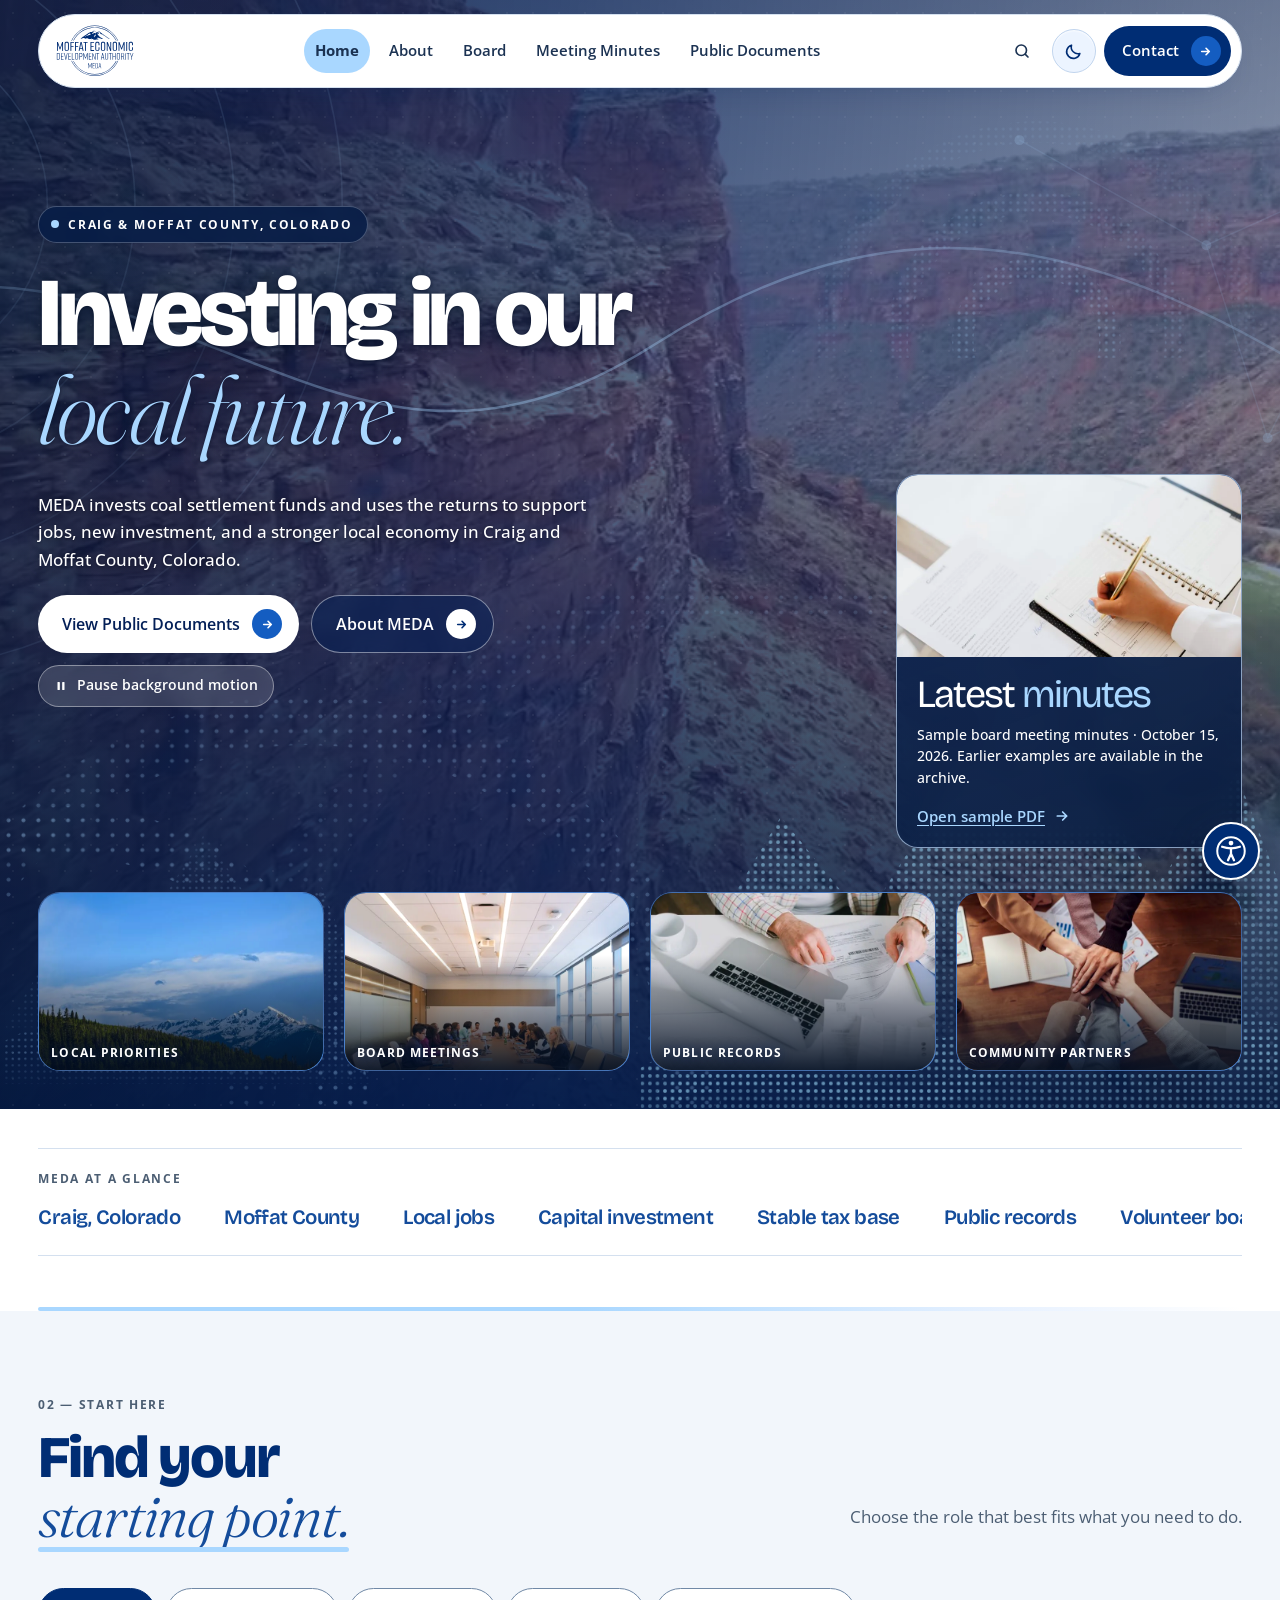
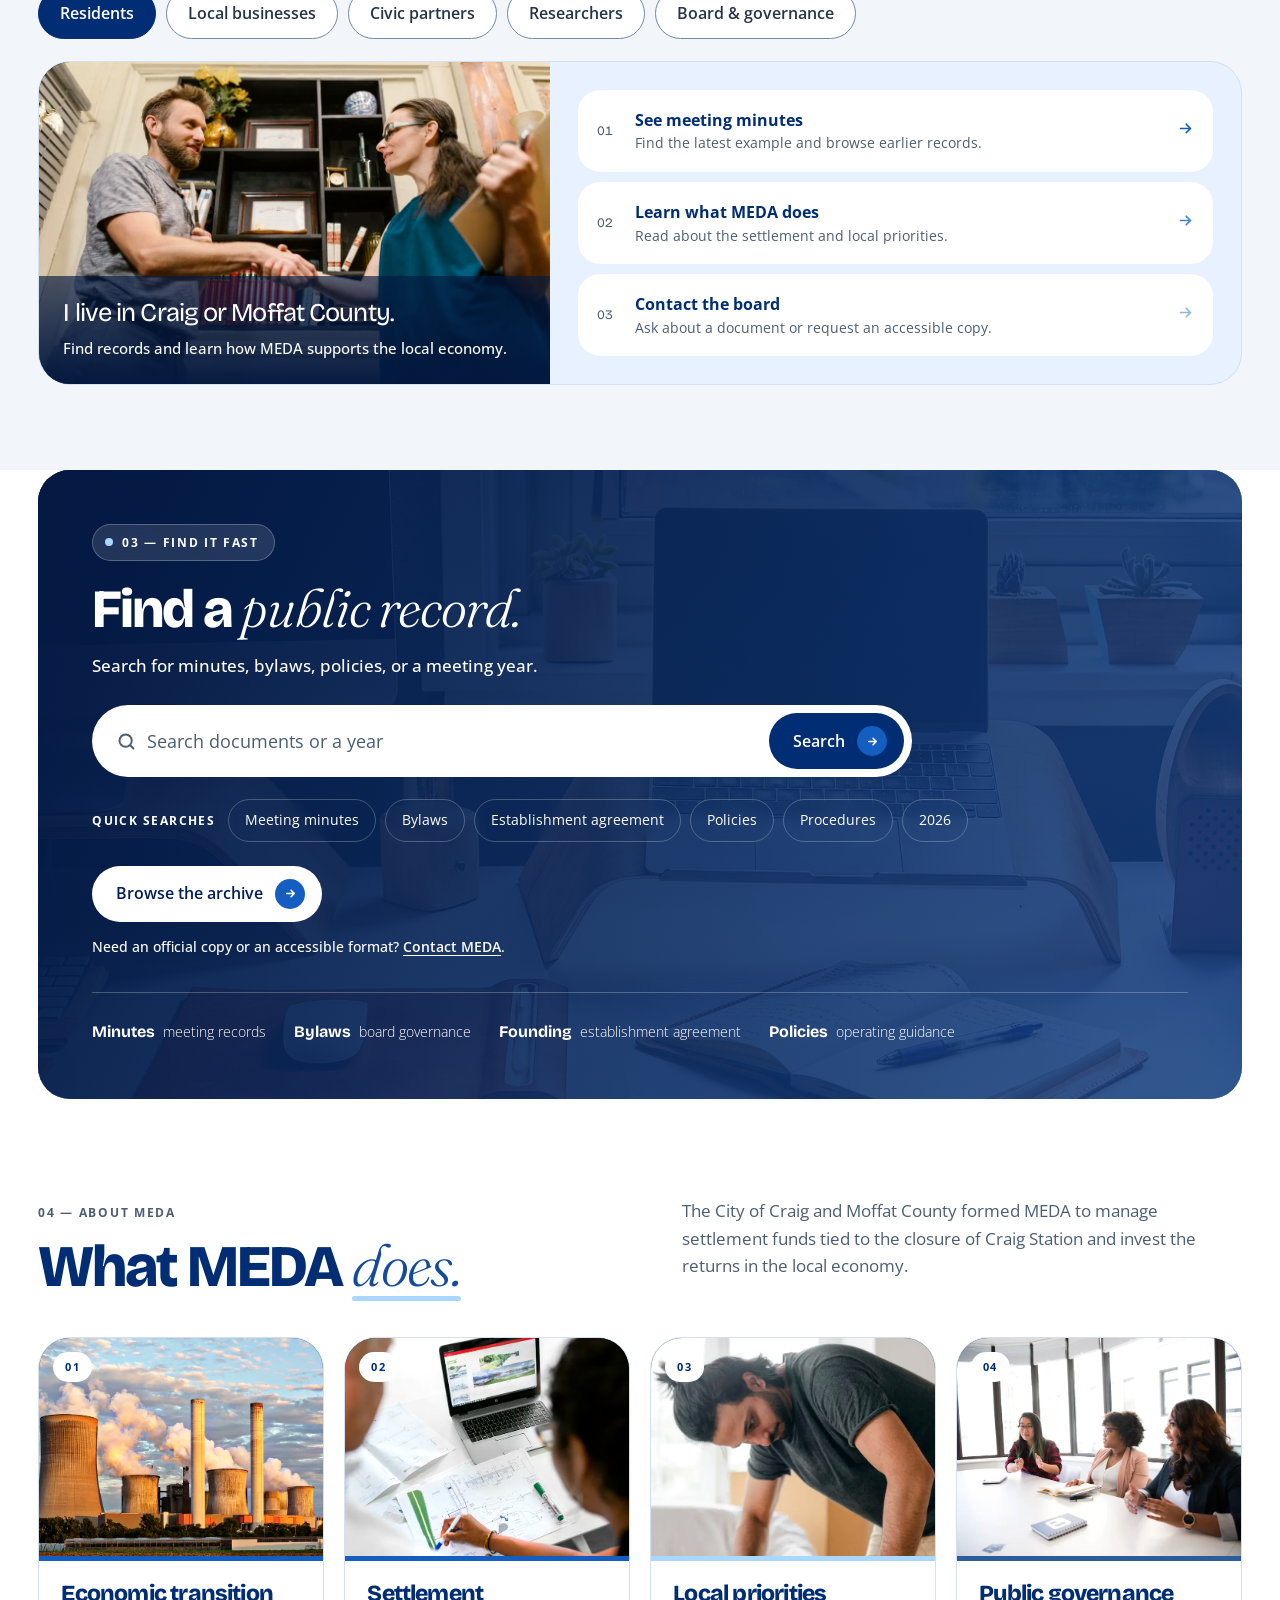
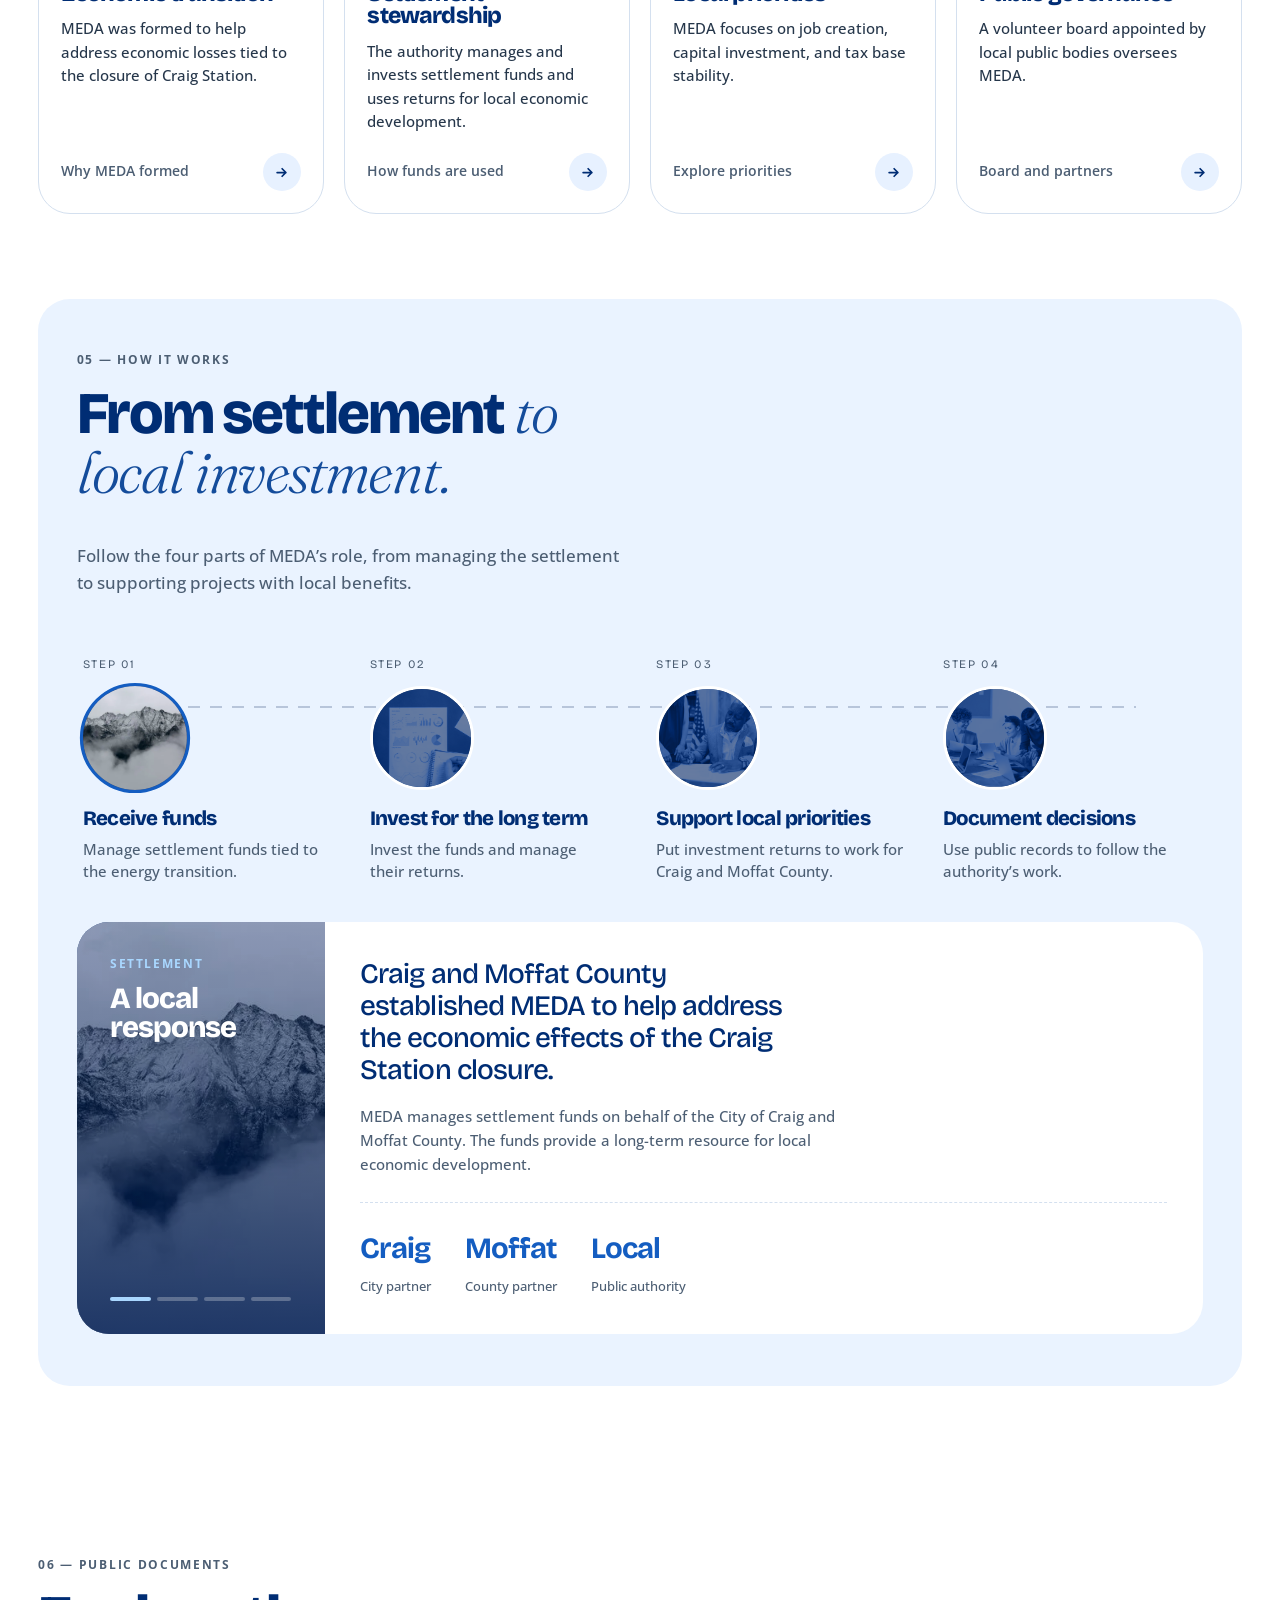
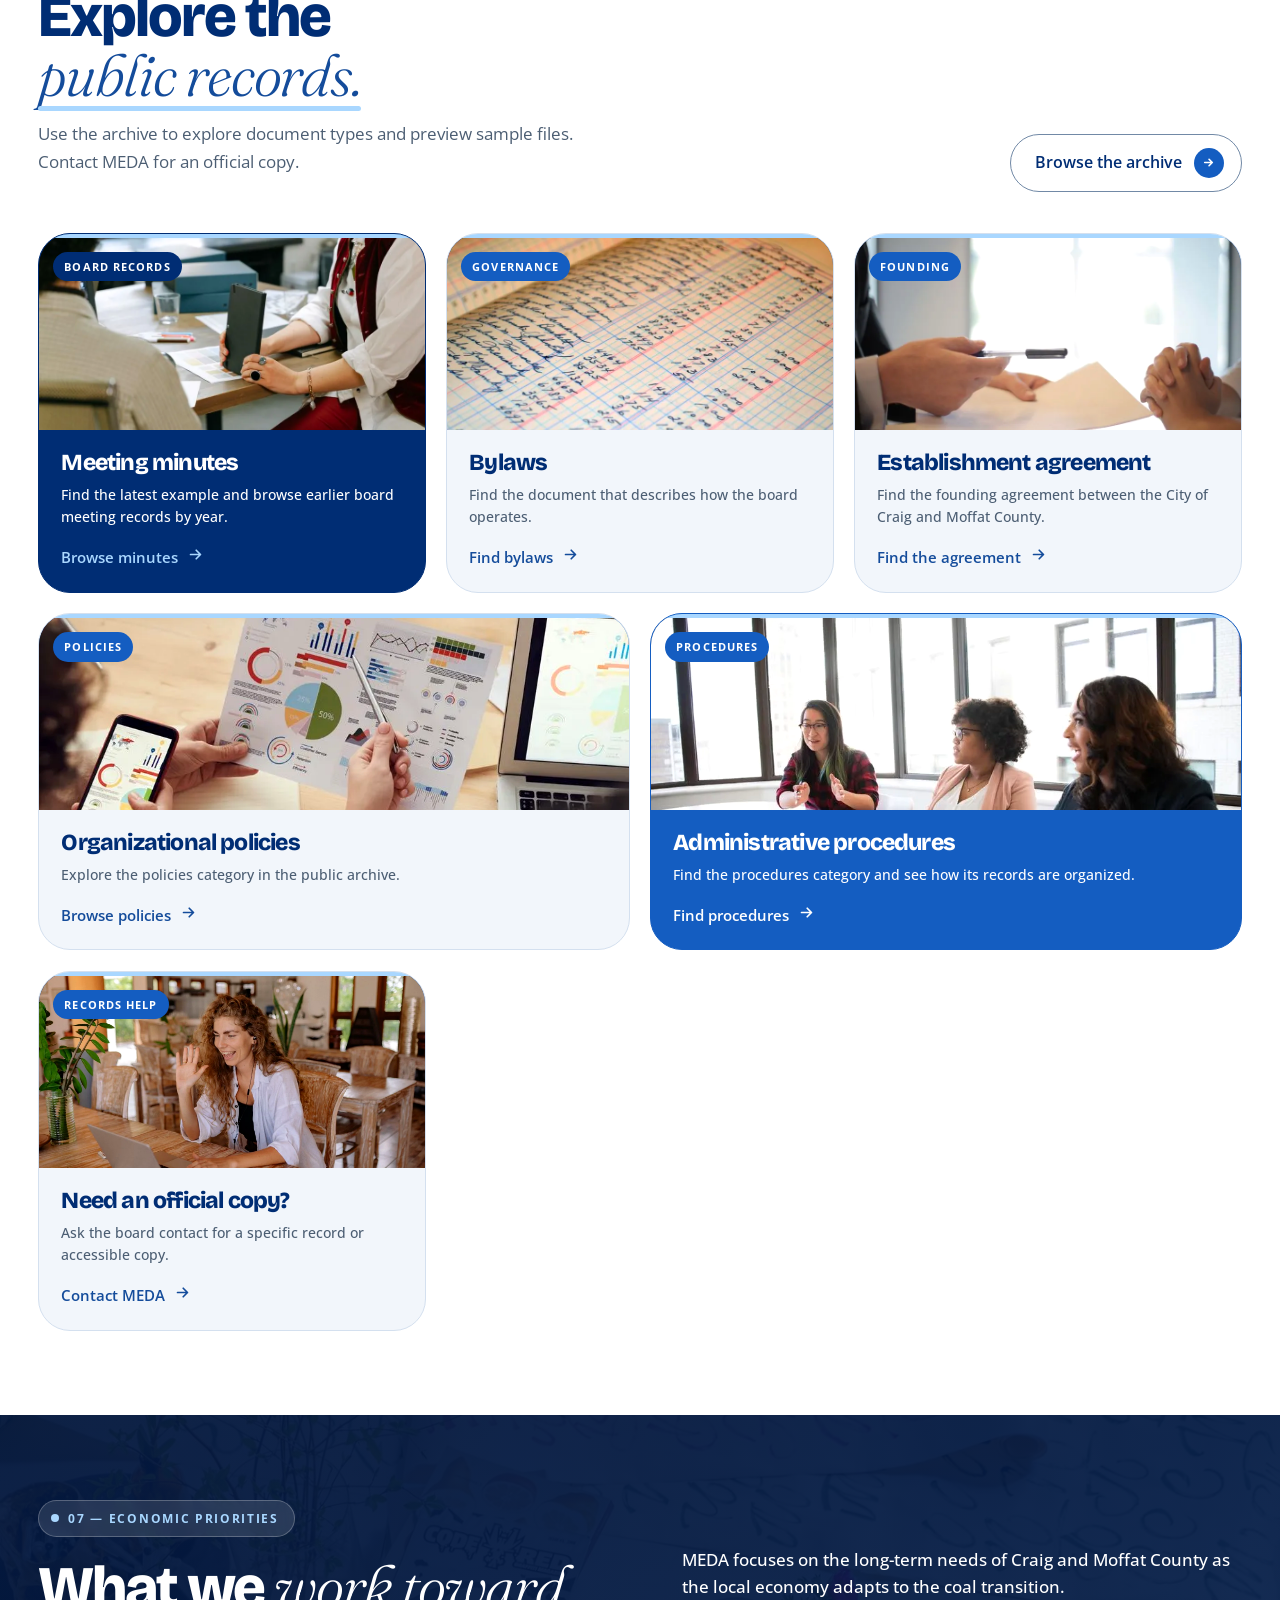
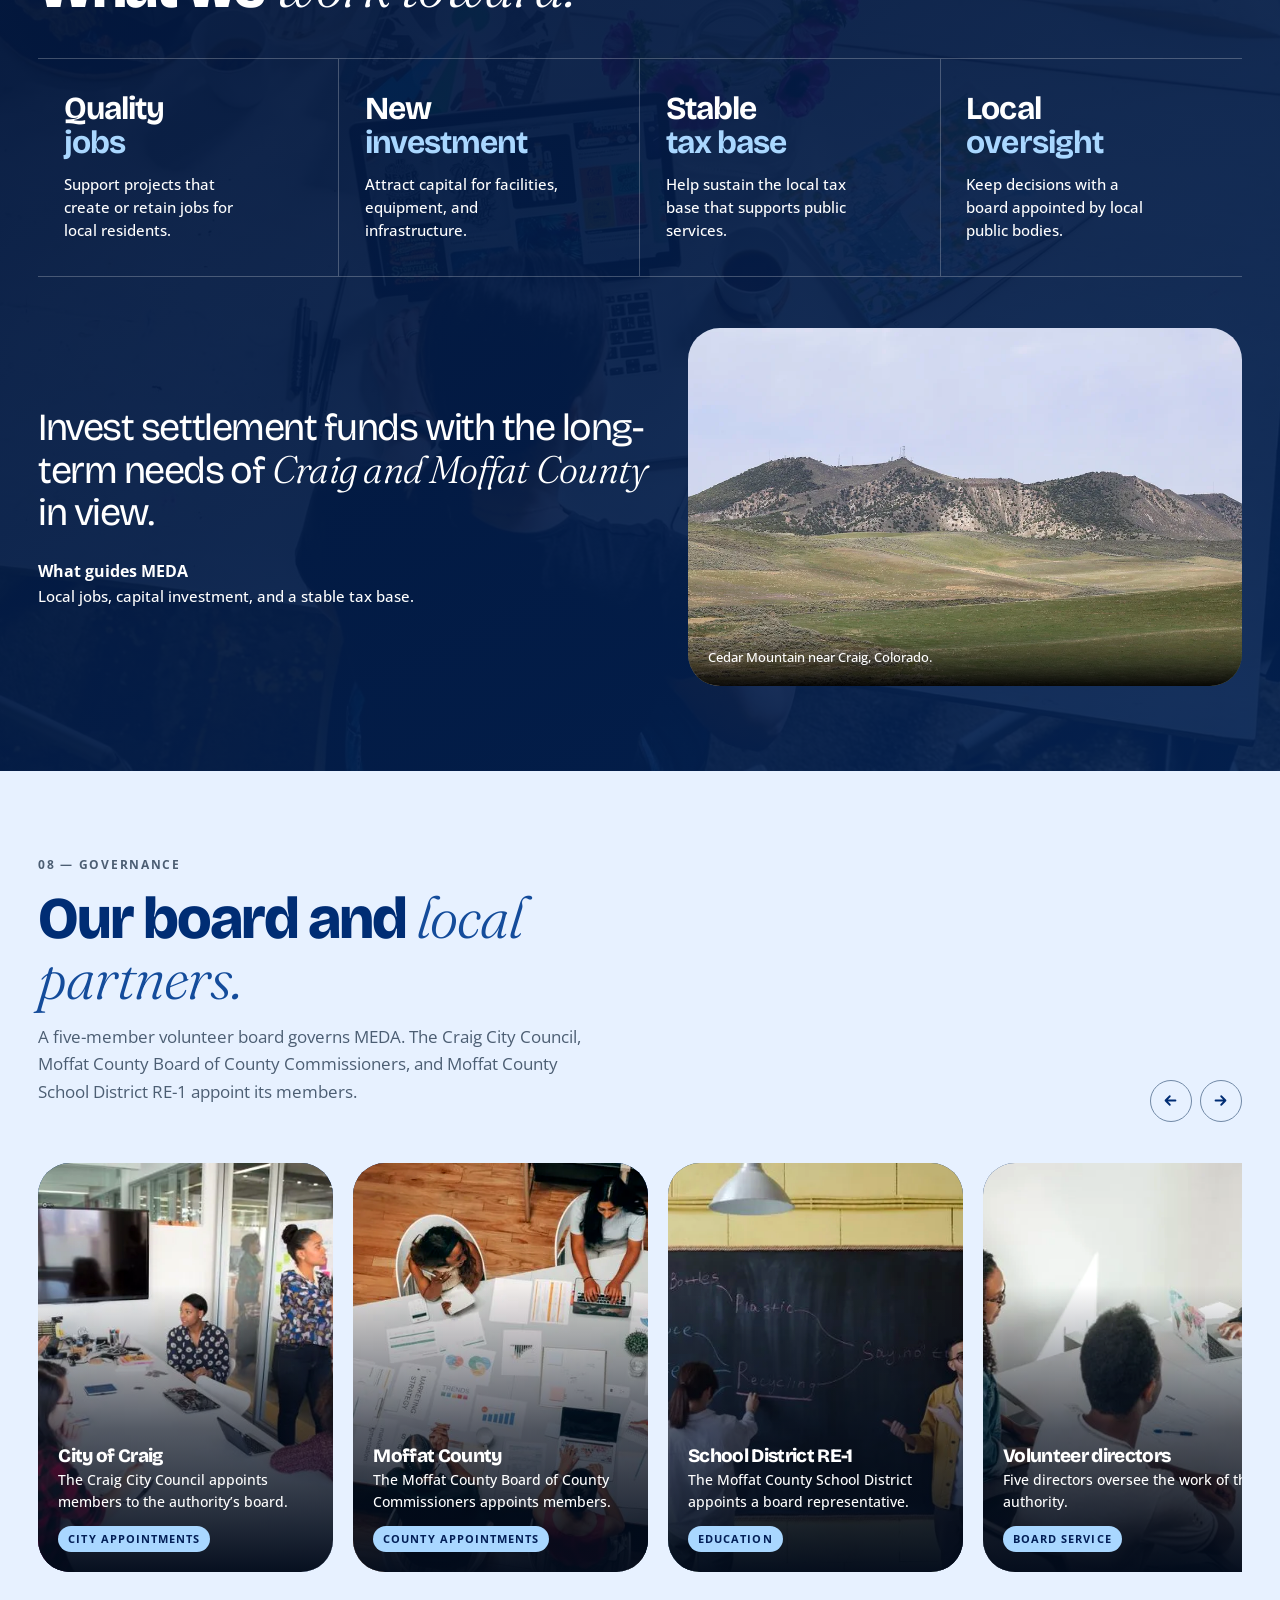
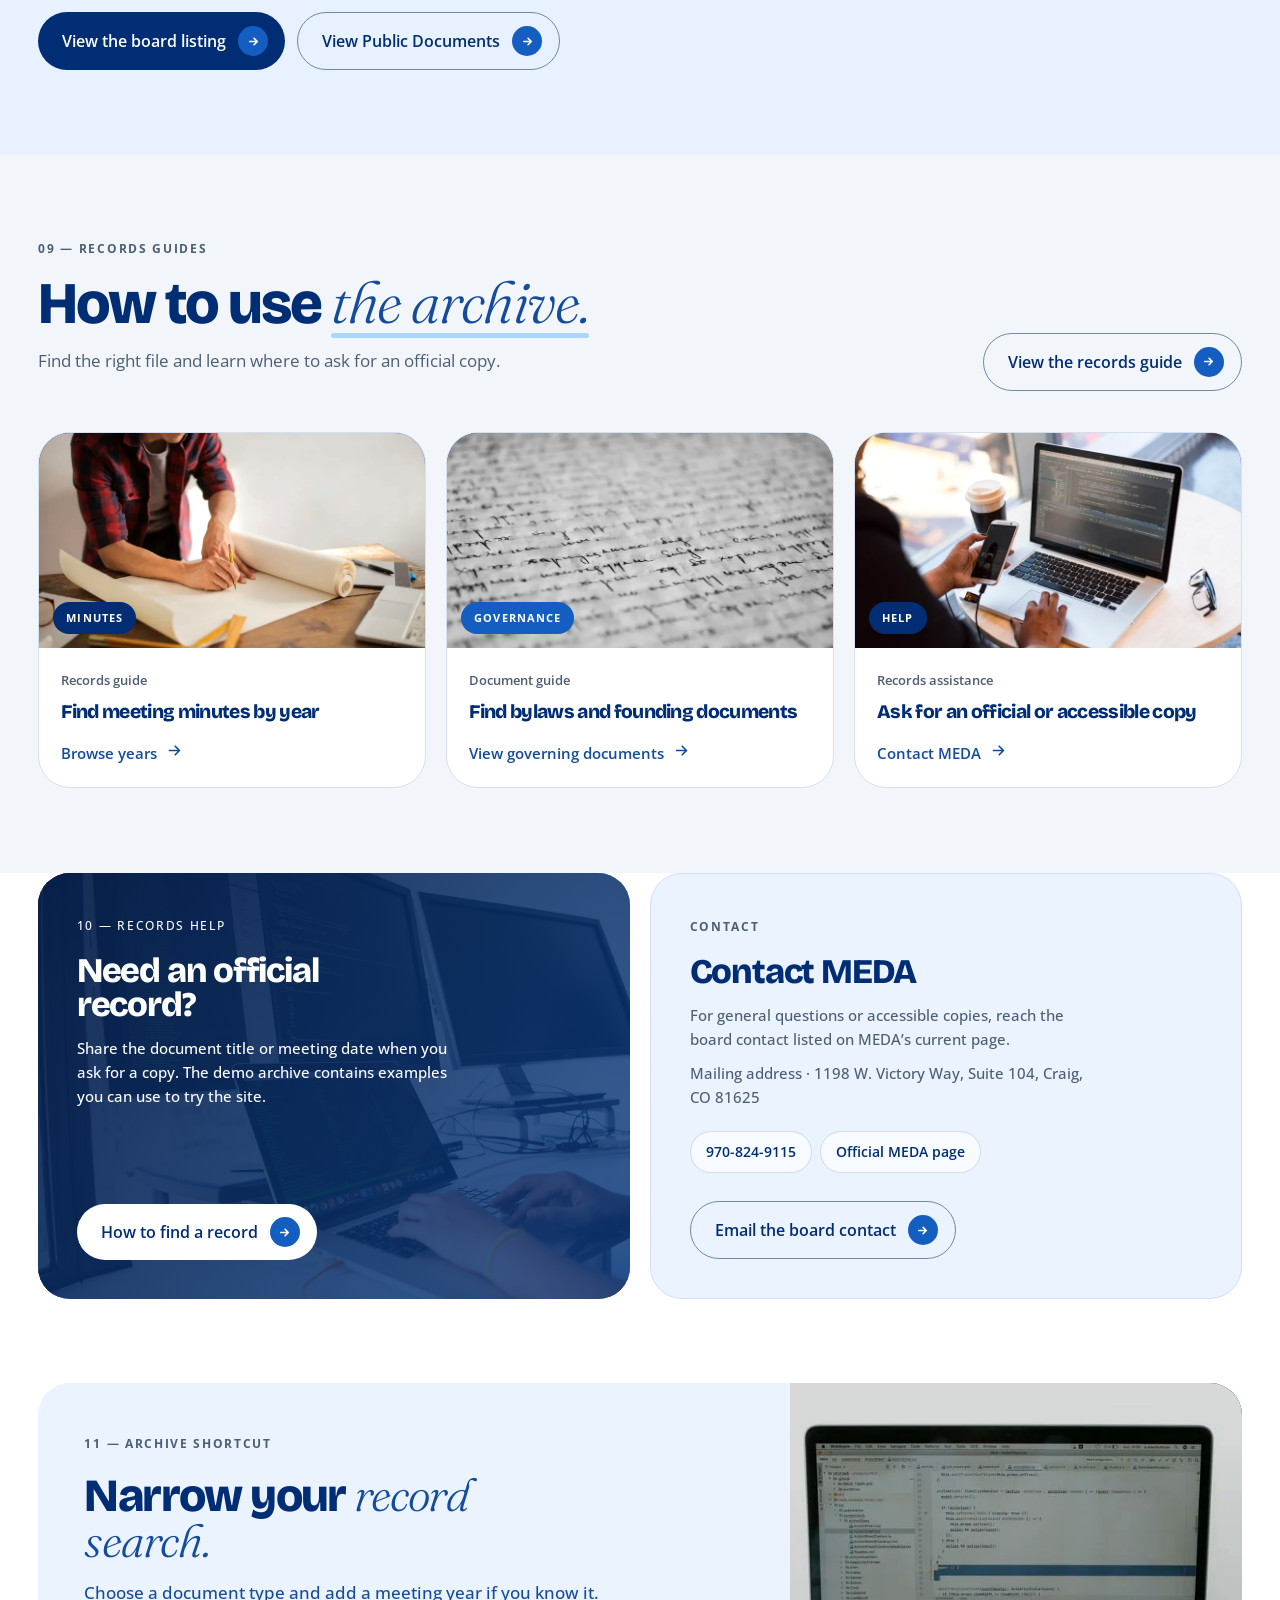
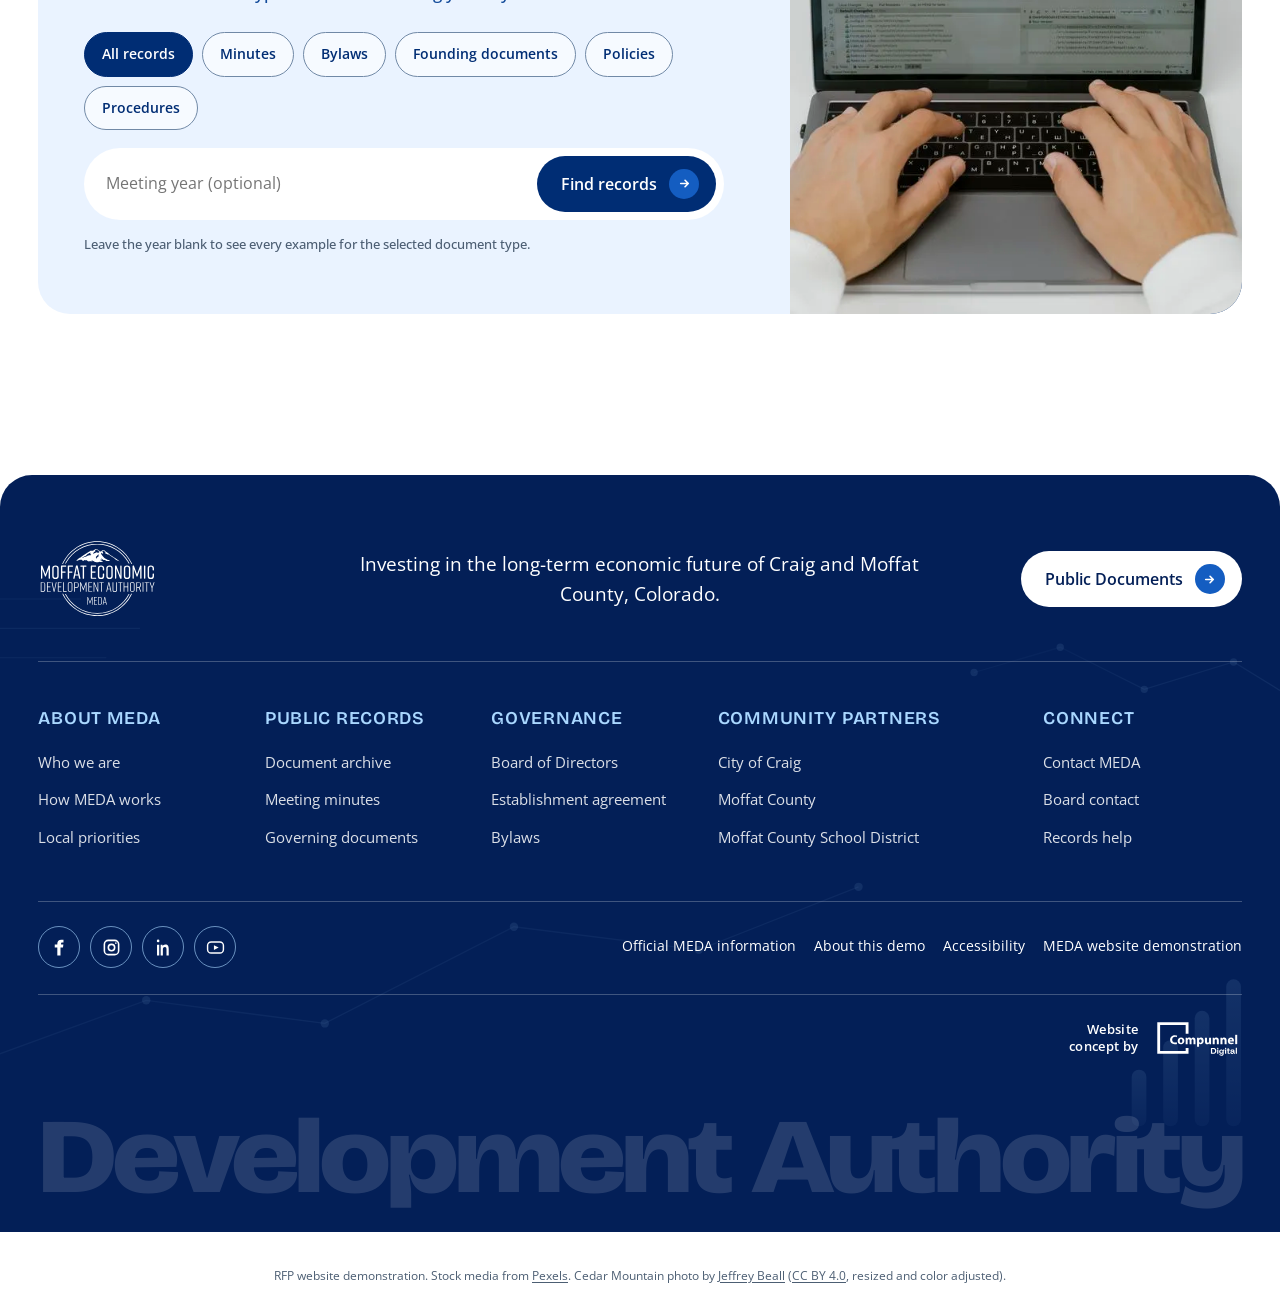
==== index.html @ c709b774 "Add files via upload" ====
<!DOCTYPE html>
<html lang="en" data-theme="light">
<head>
<meta charset="utf-8">
<meta name="viewport" content="width=device-width, initial-scale=1">
<meta name="description" content="Learn how the Moffat Economic Development Authority supports Craig and Moffat County, and find public records and board contact information.">
<meta name="robots" content="noindex, nofollow">
<meta name="theme-color" content="#ffffff">
<link rel="icon" type="image/svg+xml" href="assets/favicon.svg">
<link rel="apple-touch-icon" href="assets/apple-touch-icon.png">
<title>Moffat Economic Development Authority | MEDA</title>
<link rel="stylesheet" href="assets/fonts/fonts.css">
<style>
/* MEDA theme tokens with the template layout and motion rules. */
:root{
  --p1:#002D74; --p2:#144C9B; --p3:#145DC1; --p4:#3E83DC; --p5:#E7F1FF;
  --acc:#145DC1; --acc-lt:#A9D7FF; --mint:#A9D7FF; --mint-lt:#EAF3FF; --white:#fff;
  --text:#132740; --g-d:#25364A; --g-m:#4C5E73; --g-l:#D4E0EF; --g-ul:#F2F6FB;
  --warm:#2C5C99; --plum:#254E89; --cta:#002D74; --nav-ink:#1B3252;

  --line:rgba(3,31,87,.14);
  --line-lt:rgba(255,255,255,.24);
  --r-lg:32px; --r-md:22px; --r-sm:14px;
  --display:'Bricolage Grotesque',system-ui,sans-serif;
  --accent-font:'Fraunces',Georgia,serif;
  --body:'Open Sans',system-ui,-apple-system,sans-serif;
  --pad:clamp(20px,5vw,72px); --gap:clamp(14px,1.6vw,22px);
  --navh:116px;
}
*{box-sizing:border-box}
html{scroll-behavior:smooth}
body{margin:0;background:var(--white);color:var(--g-d);font-family:var(--body);font-size:16.5px;line-height:1.6;-webkit-font-smoothing:antialiased;overflow-x:hidden}
img{max-width:100%;display:block}
a{color:inherit;text-decoration:none}
button{font:inherit;color:inherit;border:0;background:none;cursor:pointer}
input{font:inherit}
:focus-visible{outline:3px solid var(--acc);outline-offset:3px;border-radius:6px}
.wrap{max-width:1100px;margin:0 auto;padding-inline:var(--pad)}
h1,h2,h3,h4{font-family:var(--display);font-weight:800;letter-spacing:-.035em;line-height:.99;margin:0;color:var(--p1)}
.it{font-family:var(--accent-font);font-style:italic;font-weight:300;letter-spacing:-.02em}
.lede{font-size:clamp(16px,1.3vw,19px);color:var(--g-m);max-width:56ch;line-height:1.65;font-weight:300}
.n{font-size:12px;font-weight:700;letter-spacing:.14em;text-transform:uppercase;color:var(--g-m)}
.eyebrow{display:inline-flex;align-items:center;gap:9px;font-size:12px;font-weight:700;letter-spacing:.14em;text-transform:uppercase;
  padding:8px 15px 8px 12px;border-radius:999px;border:1px solid var(--line);background:var(--p5);color:var(--p1)}
.eyebrow::before{content:"";width:8px;height:8px;border-radius:50%;background:var(--acc)}
.on-dark .eyebrow{border-color:var(--line-lt);background:rgba(255,255,255,.12);color:#fff;backdrop-filter:blur(6px)}
.on-dark .eyebrow::before{background:var(--mint)}
.on-dark h1,.on-dark h2,.on-dark h3,.on-dark h4{color:#fff}
.on-dark .lede{color:#C5D4E6}
.on-dark .n{color:rgba(255,255,255,.72)}

.ph{position:relative;overflow:hidden;background:linear-gradient(135deg,var(--p1),var(--p3))}
.ph img{position:absolute;inset:0;width:100%;height:100%;object-fit:cover}
/* keep heads in frame on people photography */
.face-safe{object-position:center 18% !important}

/* ── Buttons ───────────────────────────────── */
.btn{display:inline-flex;align-items:center;gap:12px;padding:13px 17px 13px 24px;border-radius:999px;font-weight:600;font-size:15.5px;
  background:var(--p1);color:#fff;transition:transform .28s cubic-bezier(.2,.8,.3,1),background .28s}
.btn .dot{width:30px;height:30px;flex:none;border-radius:50%;background:var(--acc);color:#fff;display:grid;place-items:center;transition:transform .28s cubic-bezier(.2,.8,.3,1)}
.btn:hover{transform:translateY(-2px);background:var(--p3)}
.btn:hover .dot{transform:translateX(3px) rotate(45deg)}
.btn--ghost{background:transparent;color:var(--p1);border:1.5px solid var(--line)}
.btn--ghost .dot{background:var(--p1);color:#fff}
.btn--ghost:hover{background:var(--p5)}
.btn--white{background:#fff;color:var(--p1)}
.btn--white .dot{background:var(--acc);color:#fff}
.btn--white:hover{background:var(--p5)}
.btn--glass{background:rgba(255,255,255,.14);color:#fff;border:1.5px solid rgba(255,255,255,.45);backdrop-filter:blur(8px)}
.btn--glass .dot{background:#fff;color:var(--p1)}
.btn--glass:hover{background:rgba(255,255,255,.26)}

/* ── NAV ───────────────────────────────────── */
.nav{position:fixed;top:0;left:0;right:0;z-index:80;padding:14px 0}
.nav-inner{display:flex;align-items:center;gap:12px;border-radius:999px;padding:9px 10px 9px 16px;
  background:var(--white);border:1px solid var(--g-l);box-shadow:0 12px 34px -22px rgba(3,31,87,.45);
  transition:box-shadow .35s,border-color .35s,background .35s}
.nav.solid .nav-inner{box-shadow:0 16px 40px -20px rgba(3,31,87,.55);border-color:#D9DFE8}
.brand{display:flex;align-items:center;gap:11px;flex:none}
.brand img{height:48px;width:auto;max-height:none}
.lock{display:flex;flex-direction:column;line-height:1}
.lock b{font-family:var(--display);font-size:14px;font-weight:800;letter-spacing:-.02em;color:#fff;white-space:nowrap}
.lock span{font-size:9.5px;font-weight:700;letter-spacing:.22em;text-transform:uppercase;color:var(--mint);margin-top:5px}
.nav-links{display:flex;gap:2px;margin-left:clamp(8px,1.1vw,18px);margin-right:auto;align-items:center}
.nav-links a{padding:10px 9px;border-radius:999px;font-size:14.5px;font-weight:600;color:var(--nav-ink);white-space:nowrap;transition:background .2s,color .2s}
.nav-links a:hover{background:var(--p5)}
/* the page you are on */
.nav-links a.here{background:var(--mint);color:var(--nav-ink);font-weight:700}
.nav-links a.here:hover{background:var(--mint);filter:brightness(1.04)}
.nav-cta{display:flex;gap:8px;align-items:center}
.icon-btn{width:42px;height:42px;border-radius:50%;border:1px solid rgba(255,255,255,.42);display:grid;place-items:center;color:#fff;transition:all .25s}
.icon-btn:hover{background:rgba(255,255,255,.2)}
.nav .icon-btn{border:0;width:38px;height:38px;color:var(--nav-ink)}
.nav .icon-btn:hover{background:var(--p5)}
.nav .btn{padding:10px 10px 10px 18px;font-size:14.5px;background:var(--cta);color:#fff;white-space:nowrap}
.nav .btn .dot{width:30px;height:30px;background:var(--acc);color:#fff}
.nav .btn:hover{background:#144C9B}
.burger{display:none}
@media(max-width:1100px){.nav-links{display:none}.burger{display:grid}.nav-cta{margin-left:auto}}
/* 561–900px: the mark carries the brand so the CTA keeps its full label */
/* the full logo carries the brand on the white bar */
.nav .lock{display:none}
/* under 560px the pill has no room for the CTA — the drawer and hero carry it instead */
@media(max-width:900px){.nav-inner{padding:8px 10px 8px 16px}.brand img{height:42px}:root{--navh:104px}}
@media(max-width:560px){.nav .btn{display:none}.brand img{height:38px}:root{--navh:96px}}

/* ── 01 HERO with video ────────────────────── */
.topshell{position:relative;isolation:isolate;padding-top:calc(var(--navh) + clamp(40px,7vw,110px));padding-bottom:clamp(30px,4vw,54px);overflow:hidden}
.topshell-bg{position:absolute;inset:0;z-index:-2;background:var(--p1)}
.topshell-bg video,.topshell-bg img{width:100%;height:100%;object-fit:cover;object-position:center 40%}
.topshell-bg::after{content:"";position:absolute;inset:0;
  background:
    radial-gradient(115% 92% at 18% 42%, rgba(7,19,42,.86) 0%, rgba(3,31,87,.56) 52%, rgba(3,31,87,.28) 80%),
    linear-gradient(180deg, rgba(7,19,42,.80) 0%, rgba(3,31,87,.54) 40%, rgba(7,19,42,.96) 100%)}
.topshell-grain{position:absolute;inset:0;z-index:-1;opacity:.34;background-image:radial-gradient(rgba(255,255,255,.14) 1px,transparent 1px);background-size:26px 26px}
.hero{position:relative;z-index:4}
.hero h1,.hero .lede{text-shadow:0 2px 18px rgba(7,19,42,.75),0 1px 3px rgba(7,19,42,.5)}
.hero h1{font-size:clamp(42px,7.6vw,120px);letter-spacing:-.045em;margin:22px 0 0;max-width:16ch;color:#fff}
.hero h1 .it{color:var(--mint)}
.hero-grid{display:grid;grid-template-columns:1.4fr .6fr;gap:clamp(24px,4vw,60px);align-items:end;margin-top:30px}
.hero-actions{display:flex;gap:12px;flex-wrap:wrap;margin-top:26px}
.hero-side{border:1px solid rgba(255,255,255,.3);border-radius:var(--r-md);background:rgba(255,255,255,.12);backdrop-filter:blur(10px);overflow:hidden}
.hero-side .ph{height:180px}
.hero-side .in{padding:20px}
.hero-side .k{font-family:var(--display);font-size:clamp(28px,3vw,40px);line-height:1;letter-spacing:-.05em;color:#fff}
.hero-side .k span{color:var(--mint)}
.hero-side p{margin:10px 0 0;font-size:14px;color:#C5D4E6;line-height:1.55;font-weight:300}
.hero-side a{display:inline-flex;gap:9px;align-items:center;margin-top:16px;font-weight:600;font-size:14.5px;color:var(--mint)}
.strip{display:grid;grid-template-columns:repeat(4,1fr);gap:var(--gap);margin-top:clamp(28px,3.4vw,46px)}
.strip .ph{border-radius:var(--r-md);height:clamp(130px,14vw,190px);border:1px solid rgba(255,255,255,.24)}
.strip .ph img{transition:transform .7s cubic-bezier(.2,.8,.3,1)}
.strip .ph:hover img{transform:scale(1.06)}
.strip .cap{position:absolute;left:12px;bottom:10px;z-index:2;color:#fff;font-size:12px;font-weight:700;letter-spacing:.09em;text-transform:uppercase;text-shadow:0 1px 12px rgba(3,31,87,.95)}
@media(max-width:900px){.hero-grid{grid-template-columns:1fr}.strip{grid-template-columns:1fr 1fr}}

/* Marquee */
.marquee{border-block:1px solid var(--g-l);padding:20px 0;overflow:hidden;
  -webkit-mask-image:linear-gradient(90deg,transparent,#000 8%,#000 92%,transparent);mask-image:linear-gradient(90deg,transparent,#000 8%,#000 92%,transparent)}
.marquee-label{font-size:12px;letter-spacing:.14em;text-transform:uppercase;font-weight:700;color:var(--g-m);margin-bottom:14px}
.marquee-track{display:flex;gap:44px;width:max-content;animation:slide 46s linear infinite}
.marquee:hover .marquee-track{animation-play-state:paused}
.marquee-track span{font-family:var(--display);font-size:clamp(16px,1.6vw,22px);font-weight:600;letter-spacing:-.03em;color:var(--p3);white-space:nowrap;opacity:.6}
@keyframes slide{to{transform:translateX(-50%)}}

.sec{padding:clamp(52px,6.6vw,110px) 0}
.sec-head{display:flex;justify-content:space-between;align-items:flex-end;gap:24px;flex-wrap:wrap;margin-bottom:clamp(26px,3.2vw,48px)}
.sec-head h2{font-size:clamp(32px,4.6vw,70px);max-width:15ch}
.sec-head h2 .it{color:var(--acc)}
.sec-head .lede{margin-top:14px}

/* ── 02 AUDIENCE ───────────────────────────── */
.paths{display:flex;gap:10px;flex-wrap:wrap}
.path{padding:12px 21px;border-radius:999px;border:1.5px solid var(--g-l);font-weight:600;font-size:15.5px;color:var(--g-d);background:#fff;
  transition:all .25s cubic-bezier(.2,.8,.3,1)}
.path:hover{border-color:var(--acc);color:var(--acc);transform:translateY(-2px)}
.path[aria-selected="true"]{background:var(--p1);border-color:var(--p1);color:#fff}
.path-panel{margin-top:22px;border-radius:var(--r-lg);overflow:hidden;border:1px solid var(--g-l);background:var(--p5);
  display:grid;grid-template-columns:.85fr 1.15fr}
.path-media{position:relative;min-height:320px;background:var(--p1)}
.path-media img{position:absolute;inset:0;width:100%;height:100%;object-fit:cover;object-position:center 20%}
.path-media .cop{position:absolute;inset:auto 0 0 0;z-index:2;padding:24px;background:linear-gradient(180deg,transparent,rgba(3,31,87,.95))}
.path-media .who{font-family:var(--display);font-size:clamp(20px,2vw,29px);letter-spacing:-.035em;line-height:1.05;color:#fff}
.path-media p{margin:10px 0 0;color:#C5D4E6;font-size:14.5px;font-weight:300}
.path-links{padding:clamp(18px,2.2vw,28px);display:grid;gap:10px;align-content:center}
.path-link{display:flex;align-items:center;gap:16px;padding:16px 18px;border-radius:var(--r-md);background:#fff;border:1px solid transparent;transition:all .25s}
.path-link .num{font-family:var(--display);font-size:13px;color:var(--g-m);width:22px;flex:none}
.path-link strong{font-weight:700;font-size:16px;color:var(--p1)}
.path-link em{display:block;font-size:13.5px;color:var(--g-m);font-style:normal;font-weight:300}
.path-link .arrow{margin-left:auto;color:var(--acc);transition:transform .25s}
.path-link:hover{border-color:var(--acc-lt);transform:translateX(4px)}
.path-link:hover .arrow{transform:translateX(4px)}
@media(max-width:860px){.path-panel{grid-template-columns:1fr}.path-media{min-height:260px}}

/* ── 03 FINDER ─────────────────────────────── */
.finder{border-radius:var(--r-lg);padding:clamp(28px,4.2vw,70px);position:relative;overflow:hidden;isolation:isolate}
.finder-bg{position:absolute;inset:0;z-index:-2;background:var(--p2)}
.finder-bg img{width:100%;height:100%;object-fit:cover;object-position:center 25%;mix-blend-mode:luminosity;opacity:.5}
.finder-bg::after{content:"";position:absolute;inset:0;background:linear-gradient(115deg,rgba(3,31,87,.95) 20%,rgba(25,75,156,.86) 100%)}
.finder h2{font-size:clamp(29px,4.2vw,60px);max-width:14ch}
.finder h2 .it{color:var(--mint)}
.searchbar{margin-top:26px;display:flex;align-items:center;gap:10px;background:#fff;border-radius:999px;padding:8px 8px 8px 24px;max-width:820px}
.searchbar > svg{flex:none;color:var(--g-m)}
.searchbar .btn .dot svg{color:#fff}
.searchbar input{flex:1;border:0;background:none;outline:none;font-size:clamp(15px,1.4vw,18px);color:var(--p1);padding:12px 0}
.searchbar input::placeholder{color:var(--g-m)}
.pops{display:flex;gap:9px;flex-wrap:wrap;margin-top:22px;align-items:center}
.pops .lbl{font-size:12px;letter-spacing:.12em;text-transform:uppercase;font-weight:700;color:var(--mint);margin-right:4px}
.chip{padding:9px 16px;border-radius:999px;border:1px solid var(--line-lt);color:#fff;font-size:14px;transition:all .22s;backdrop-filter:blur(6px)}
.chip:hover{background:var(--mint);color:var(--p1);border-color:var(--mint)}
.finder-meta{display:flex;gap:28px;flex-wrap:wrap;margin-top:34px;padding-top:26px;border-top:1px solid var(--line-lt);font-size:14px;color:#C5D4E6;font-weight:300}
.finder-meta b{color:#fff;font-family:var(--display);font-size:16px}

/* ── 04 PILLARS — photo panel + solid text panel (figure/ground separation) ── */
.pillars{display:grid;gap:var(--gap);grid-template-columns:repeat(4,1fr)}
.pillar{display:flex;flex-direction:column;border-radius:var(--r-lg);overflow:hidden;background:var(--white);
  border:1px solid var(--g-l);transition:transform .35s cubic-bezier(.2,.8,.3,1),box-shadow .35s,border-color .35s}
.pillar:hover{transform:translateY(-8px);box-shadow:0 24px 50px -26px rgba(7,19,42,.5);border-color:var(--g-m)}
.pillar .pic{position:relative;height:clamp(180px,17vw,224px);overflow:hidden;background:var(--p1)}
.pillar .pic img{width:100%;height:100%;object-fit:cover;object-position:center 25%;transition:transform .7s cubic-bezier(.2,.8,.3,1)}
.pillar:hover .pic img{transform:scale(1.06)}
.pillar .no{position:absolute;left:14px;top:14px;z-index:2;background:#fff;color:var(--p1);
  padding:6px 12px;border-radius:99px;font-family:var(--body);font-size:11px;font-weight:700;letter-spacing:.12em}
.pillar .bar{height:5px;width:100%;flex:none}
.pillar .in{padding:22px;display:flex;flex-direction:column;flex:1}
.pillar h3{font-size:clamp(20px,1.8vw,27px);color:var(--p1)}
.pillar p{font-size:15px;color:var(--g-d);margin:12px 0 0;font-weight:400;line-height:1.55}
.pillar .foot{display:flex;align-items:center;justify-content:space-between;gap:12px;margin-top:auto;padding-top:20px;
  font-weight:600;font-size:13.5px;color:var(--g-m)}
.pillar .foot .arrow{width:38px;height:38px;border-radius:50%;background:var(--p5);color:var(--p1);
  display:grid;place-items:center;flex:none;transition:all .35s}
.pillar:hover .foot .arrow{background:var(--acc);color:#fff;transform:rotate(45deg)}
[data-theme="dark"] .pillar{background:#102441;border-color:#3A5678}
[data-theme="dark"] .pillar h3{color:#EEF3FA}
[data-theme="dark"] .pillar p{color:#CDD9E8}
[data-theme="dark"] .pillar .foot{color:#A7B7CD}
[data-theme="dark"] .pillar .foot .arrow{background:#1A3A57;color:#fff}
[data-theme="dark"] .pillar .no{background:#09172D;color:#fff}
@media(max-width:1080px){.pillars{grid-template-columns:repeat(2,1fr)}}
@media(max-width:560px){.pillars{grid-template-columns:1fr}}

/* ── 05 EVIDENCE → ACTION ──────────────────── */
.evidence{background:var(--mint-lt);border-radius:var(--r-lg);padding:clamp(30px,4vw,64px) clamp(18px,3vw,48px)}
.track{position:relative;display:grid;grid-template-columns:repeat(4,1fr);gap:var(--gap);align-items:start}
.track::before{content:"";position:absolute;left:6%;right:6%;top:52px;height:2px;
  background-image:linear-gradient(90deg,rgba(3,31,87,.22) 0 12px,transparent 12px 22px);background-size:22px 2px}
.stage{position:relative;text-align:left;display:flex;flex-direction:column}
.stage .bulb{width:104px;height:104px;border-radius:50%;overflow:hidden;position:relative;z-index:2;border:3px solid #fff;background:var(--p1);
  transition:all .4s cubic-bezier(.2,.8,.3,1);flex:none}
.stage .bulb img{width:100%;height:100%;object-fit:cover;object-position:center 18%;mix-blend-mode:luminosity;opacity:.7;transition:opacity .4s}
.stage .bulb::after{content:"";position:absolute;inset:0;background:rgba(3,31,87,.42);transition:background .4s}
.stage[aria-selected="true"] .bulb{border-color:var(--acc);transform:scale(1.06)}
.stage[aria-selected="true"] .bulb img{opacity:1;mix-blend-mode:normal}
.stage[aria-selected="true"] .bulb::after{background:transparent}
.stage:hover .bulb{border-color:var(--acc-lt)}
.stage h4{font-size:clamp(18px,1.6vw,24px);margin-top:18px;line-height:1.05}
.stage p{font-size:14.5px;color:var(--g-m);margin:10px 0 0;font-weight:300;line-height:1.5;max-width:30ch;text-wrap:pretty}
.stage .tick{font-family:var(--display);font-size:11.5px;letter-spacing:.14em;color:var(--g-m);margin-bottom:12px;display:block}
.case{margin-top:clamp(26px,3vw,44px);border-radius:var(--r-lg);overflow:hidden;background:#fff;
  display:grid;grid-template-columns:.44fr 1.56fr}
.case-tag{position:relative;isolation:isolate;padding:clamp(22px,2.6vw,34px);color:#fff;display:flex;flex-direction:column;justify-content:space-between;gap:20px;min-height:280px}
.case-tag .bg{position:absolute;inset:0;z-index:-2;background:var(--p1)}
.case-tag .bg img{width:100%;height:100%;object-fit:cover;object-position:center 20%;mix-blend-mode:normal;opacity:.88}
.case-tag::after{content:"";position:absolute;inset:0;z-index:-1;background:linear-gradient(180deg,rgba(3,31,87,.28) 0%,rgba(3,31,87,.44) 48%,rgba(3,31,87,.79) 100%)}
.case-tag .p{font-size:11.5px;letter-spacing:.14em;text-transform:uppercase;font-weight:700;color:var(--mint)}
.case-tag h3{font-size:clamp(23px,2.3vw,34px);margin-top:10px;color:#fff}
.case-tag .prog{display:flex;gap:6px}
.case-tag .prog i{height:4px;flex:1;border-radius:99px;background:rgba(255,255,255,.26)}
.case-tag .prog i.on{background:var(--mint)}
.case-body{padding:clamp(22px,2.8vw,40px)}
.case-body .quote{font-family:var(--display);font-size:clamp(19px,2.2vw,32px);letter-spacing:-.035em;line-height:1.14;max-width:24ch;color:var(--p1);margin:0}
.case-body .detail{margin-top:18px;color:var(--g-m);font-size:15px;max-width:56ch;font-weight:300}
.case-body .metrics{display:flex;gap:34px;flex-wrap:wrap;margin-top:26px;padding-top:22px;border-top:1px dashed var(--g-l)}
.case-body .metrics div b{display:block;font-family:var(--display);font-size:clamp(23px,2.3vw,33px);letter-spacing:-.04em;color:var(--acc)}
.case-body .metrics div span{font-size:13px;color:var(--g-m)}
@media(max-width:980px){.track{grid-template-columns:repeat(2,1fr);gap:32px}.track::before{display:none}.case{grid-template-columns:1fr}.stage p{max-width:none}}
@media(max-width:520px){.track{grid-template-columns:1fr}}

/* ── 06 INITIATIVES ────────────────────────── */
.inits{display:grid;grid-template-columns:repeat(6,1fr);gap:var(--gap)}
.init{grid-column:span 2;border-radius:var(--r-lg);overflow:hidden;background:var(--g-ul);border:1px solid var(--g-l);display:flex;flex-direction:column;
  min-height:250px;transition:transform .3s cubic-bezier(.2,.8,.3,1),box-shadow .3s}
.init:hover{transform:translateY(-6px);box-shadow:0 20px 44px -24px rgba(3,31,87,.55)}
.init.wide{grid-column:span 3}
.init .pic{height:clamp(164px,15vw,214px)}
.init .pic img{transition:transform .7s cubic-bezier(.2,.8,.3,1);object-position:center 22%}
.init:hover .pic img{transform:scale(1.06)}
.init .pic .tag{position:absolute;z-index:2;left:14px;top:14px;font-size:11px;font-weight:700;letter-spacing:.1em;text-transform:uppercase;
  padding:6px 11px;border-radius:99px;color:#fff}
.init .in{padding:22px;display:flex;flex-direction:column;flex:1}
.init h3{font-size:clamp(20px,1.8vw,27px)}
.init p{font-size:14px;color:var(--g-m);margin:9px 0 0;font-weight:300}
.init .go{display:inline-flex;align-items:center;gap:9px;margin-top:auto;padding-top:18px;font-weight:600;font-size:14.5px;color:var(--acc)}
.init .go .arrow{transition:transform .3s}
.init:hover .go .arrow{transform:translateX(5px)}
.init.feature{background:var(--p1);border-color:var(--p1)}
.init.feature h3{color:#fff}.init.feature p{color:#C5D4E6}.init.feature .go{color:var(--mint)}
.init.accent{background:var(--acc);border-color:var(--acc)}
.init.accent h3{color:#fff}.init.accent p{color:#E4F3FA}.init.accent .go{color:#fff}
@media(max-width:1080px){.inits{grid-template-columns:repeat(4,1fr)}.init.wide{grid-column:span 2}}
@media(max-width:680px){.inits{grid-template-columns:1fr}.init,.init.wide{grid-column:span 1}}

/* ── 07 IMPACT ─────────────────────────────── */
.impact{position:relative;isolation:isolate;color:#fff;padding:clamp(52px,6.6vw,110px) 0}
.impact-bg{position:absolute;inset:0;z-index:-2;background:var(--p1)}
.impact-bg img{width:100%;height:100%;object-fit:cover;opacity:.24;mix-blend-mode:luminosity}
.impact-bg::after{content:"";position:absolute;inset:0;background:linear-gradient(155deg,rgba(3,31,87,.95),rgba(10,47,113,.94))}
.impact-grid{display:grid;grid-template-columns:repeat(4,1fr);border-top:1px solid var(--line-lt);margin-top:clamp(22px,3vw,38px)}
.stat{padding:clamp(24px,2.6vw,38px) clamp(16px,2vw,28px);border-right:1px solid var(--line-lt);border-bottom:1px solid var(--line-lt)}
.stat:last-child{border-right:0}
.stat b{display:block;font-family:var(--display);font-size:clamp(44px,5.6vw,86px);letter-spacing:-.055em;line-height:.9;color:#fff;font-variant-numeric:tabular-nums}
.stat b .suf{font-size:.45em;vertical-align:super;color:var(--mint)}
.stat.spin b{color:var(--acc-lt)}
.stat span{display:block;margin-top:14px;font-size:14.5px;color:#C5D4E6;max-width:22ch;font-weight:300}
/* non-numeric impact statements: same slot, readable weight */
.stat.word b{font-size:clamp(23px,2.5vw,34px);letter-spacing:-.03em;line-height:1.04;max-width:13ch}
.stat.word b i{font-style:normal;color:var(--mint);display:block}
.story{display:grid;grid-template-columns:1.05fr .95fr;gap:clamp(20px,3vw,50px);align-items:center;padding-top:clamp(30px,4vw,58px)}
.story blockquote{margin:0;font-family:var(--display);font-size:clamp(23px,3vw,44px);letter-spacing:-.04em;line-height:1.1;color:#fff}
.story blockquote .it{color:var(--mint)}
.story .who{display:flex;align-items:center;gap:14px;margin-top:26px}
.story .who .av{width:58px;height:58px;border-radius:50%;overflow:hidden;flex:none;border:2px solid var(--mint)}
.story .who .av img{width:100%;height:100%;object-fit:cover;object-position:center 15%}
.story .who p{margin:0;font-size:14.5px;color:#C5D4E6;font-weight:300}
.story .who p b{display:block;color:#fff;font-size:16px;font-weight:700}
.story-media{border-radius:var(--r-lg);overflow:hidden;position:relative;min-height:clamp(260px,28vw,360px)}
.story-media img{position:absolute;inset:0;width:100%;height:100%;object-fit:cover}
.story-media figcaption{position:absolute;left:0;right:0;bottom:0;z-index:2;padding:18px 20px;font-size:13px;color:#fff;
  background:linear-gradient(180deg,transparent,rgba(3,31,87,.95));font-weight:300}
@media(max-width:1080px){.impact-grid{grid-template-columns:repeat(2,1fr)}.stat:nth-child(2){border-right:0}}
@media(max-width:860px){.story{grid-template-columns:1fr}}
@media(max-width:520px){.impact-grid{grid-template-columns:1fr}.stat{border-right:0}}

/* ── 08 PEOPLE ─────────────────────────────── */
.people{background:var(--p5)}
.people-rail{display:flex;gap:var(--gap);overflow-x:auto;padding-bottom:14px;scroll-snap-type:x mandatory;scrollbar-width:none}
.people-rail::-webkit-scrollbar{display:none}
.person{flex:0 0 clamp(228px,23vw,300px);scroll-snap-align:start;border-radius:var(--r-lg);overflow:hidden;position:relative;
  min-height:clamp(330px,32vw,420px);display:flex;flex-direction:column;justify-content:flex-end;isolation:isolate;
  transition:transform .35s cubic-bezier(.2,.8,.3,1)}
.person .bg{position:absolute;inset:0;z-index:-2;background:var(--p1)}
.person .bg img{width:100%;height:100%;object-fit:cover;object-position:center 15%;transition:transform .8s cubic-bezier(.2,.8,.3,1)}
.person::after{content:"";position:absolute;inset:0;z-index:-1;background:linear-gradient(180deg,rgba(3,31,87,0) 40%,rgba(3,31,87,.95) 100%)}
.person:hover{transform:translateY(-6px)}
.person:hover .bg img{transform:scale(1.05)}
.person .in{padding:20px;color:#fff}
.person h4{font-size:19px;color:#fff}
.person p{margin:5px 0 0;font-size:13.5px;color:#C5D4E6;font-weight:300}
.person .badge{display:inline-block;margin-top:12px;font-size:10.5px;font-weight:700;letter-spacing:.1em;text-transform:uppercase;
  padding:5px 10px;border-radius:99px;background:var(--mint);color:var(--p1)}
.rail-nav{display:flex;gap:8px}
.rail-nav .icon-btn{border-color:rgba(3,31,87,.2);color:var(--p1)}
.rail-nav .icon-btn:hover{background:#fff}

/* ── 09 INSIGHTS ───────────────────────────── */
.posts{display:grid;grid-template-columns:repeat(3,1fr);gap:var(--gap)}
.post{border-radius:var(--r-lg);border:1px solid var(--g-l);background:#fff;overflow:hidden;display:flex;flex-direction:column;transition:transform .3s cubic-bezier(.2,.8,.3,1)}
.post:hover{transform:translateY(-6px)}
.post .thumb{height:clamp(170px,17vw,215px)}
.post .thumb img{transition:transform .7s cubic-bezier(.2,.8,.3,1);object-position:center 25%}
.post:hover .thumb img{transform:scale(1.06)}
.post .thumb .kicker{position:absolute;z-index:3;left:14px;bottom:14px;padding:7px 13px;border-radius:99px;color:#fff;
  font-size:11px;font-weight:700;letter-spacing:.1em;text-transform:uppercase}
.post .body{padding:22px;display:flex;flex-direction:column;flex:1}
.post time{font-size:13px;color:var(--g-m);font-weight:600}
.post h3{font-size:clamp(18px,1.5vw,23px);margin-top:10px;line-height:1.12}
.post .go{margin-top:auto;padding-top:20px;font-weight:600;font-size:14.5px;display:inline-flex;gap:9px;align-items:center;color:var(--acc)}
.post .go .arrow{transition:transform .3s}
.post:hover .go .arrow{transform:translateX(5px)}
@media(max-width:980px){.posts{grid-template-columns:1fr 1fr}}
@media(max-width:640px){.posts{grid-template-columns:1fr}}

/* ── 10 PRESS ──────────────────────────────── */
.press{display:grid;grid-template-columns:1fr 1fr;gap:var(--gap)}
.press-card{border-radius:var(--r-lg);padding:clamp(24px,3vw,46px);display:flex;flex-direction:column;justify-content:space-between;
  min-height:340px;position:relative;overflow:hidden;isolation:isolate}
.press-card.a{color:#fff}
.press-card.a .bg{position:absolute;inset:0;z-index:-2;background:var(--acc)}
.press-card.a .bg img{width:100%;height:100%;object-fit:cover;object-position:center 20%;mix-blend-mode:luminosity;opacity:.42}
.press-card.a::after{content:"";position:absolute;inset:0;z-index:-1;background:linear-gradient(125deg,rgba(14,66,137,.92) 15%,rgba(3,31,87,.92) 100%)}
.press-card.a h3,.press-card.a p{color:#fff}
.press-card.a .n{color:rgba(255,255,255,.86)}
.press-card.b{background:var(--mint-lt);border:1px solid var(--g-l)}
.press-card h3{font-size:clamp(25px,2.7vw,40px);max-width:16ch}
.press-card p{font-size:15px;margin:14px 0 0;max-width:44ch;font-weight:300;color:var(--g-m)}
.press-card .btn{align-self:flex-start;margin-top:28px}
.quicklinks{display:flex;flex-wrap:wrap;gap:8px;margin-top:22px}
.quicklinks a{padding:9px 15px;border-radius:999px;border:1.5px solid var(--line);background:rgba(255,255,255,.6);
  font-size:14px;font-weight:600;color:var(--p1);transition:all .22s}
.quicklinks a:hover{border-color:var(--p1);background:#fff;transform:translateY(-1px)}
[data-theme="dark"] .quicklinks a{background:rgba(255,255,255,.07);color:#E6EDF7;border-color:rgba(255,255,255,.28)}
.expert-strip{display:flex;margin-top:24px}
.expert-strip .av{width:52px;height:52px;border-radius:50%;border:3px solid var(--mint-lt);margin-right:-14px;overflow:hidden;background:var(--p1)}
.expert-strip .av img{width:100%;height:100%;object-fit:cover;object-position:center 15%}
.expert-strip .more{width:52px;height:52px;border-radius:50%;border:3px solid var(--mint-lt);background:var(--p1);color:#fff;
  display:grid;place-items:center;font-family:var(--display);font-weight:800;font-size:13px}
@media(max-width:820px){.press{grid-template-columns:1fr}}

/* ── 11 NEWSLETTER ─────────────────────────── */
.news{border-radius:var(--r-lg);overflow:hidden;display:grid;grid-template-columns:1.25fr .75fr;background:var(--mint-lt)}
.news .in{padding:clamp(26px,3.6vw,58px)}
.news h2{font-size:clamp(28px,3.6vw,54px);max-width:15ch;color:var(--p1)}
.news h2 .it{color:var(--acc)}
.news .lede{color:var(--p2);margin-top:14px}
.news .n{color:var(--g-m)}
.news-media{position:relative;min-height:300px;background:var(--p1)}
.news-media img{position:absolute;inset:0;width:100%;height:100%;object-fit:cover;object-position:center 20%}
.news-form{margin-top:26px;max-width:640px}
.interests{display:flex;gap:9px;flex-wrap:wrap;margin-bottom:18px}
.int{padding:10px 17px;border-radius:999px;border:1.5px solid rgba(3,31,87,.24);font-size:14px;font-weight:600;transition:all .22s;color:var(--p1);background:rgba(255,255,255,.6)}
.int[aria-pressed="true"]{background:var(--p1);color:#fff;border-color:var(--p1)}
.int:hover{border-color:var(--p1)}
.news-row{display:flex;gap:10px;background:#fff;border-radius:999px;padding:8px 8px 8px 22px;align-items:center;flex-wrap:wrap}
.news-row input{flex:1;min-width:170px;border:0;background:none;outline:none;padding:13px 0;font-size:16px;color:var(--p1)}
.news-note{margin-top:14px;font-size:13px;color:var(--g-m)}
.news-ok{display:none;margin-top:16px;font-weight:700;color:var(--p1)}
@media(max-width:860px){.news{grid-template-columns:1fr}.news-media{min-height:220px;order:-1}}

/* ── 12 FOOTER ─────────────────────────────── */
footer{position:relative;isolation:isolate;color:#fff;margin-top:clamp(48px,6vw,88px);border-radius:var(--r-lg) var(--r-lg) 0 0;
  padding:clamp(40px,5vw,82px) 0 24px;overflow:hidden;background:var(--p1)}
.foot-art{position:absolute;inset:0;z-index:-1;width:100%;height:100%;opacity:.5;pointer-events:none}
.foot-lead{display:flex;align-items:center;justify-content:space-between;gap:clamp(20px,3vw,40px);flex-wrap:wrap;
  padding-bottom:clamp(26px,3.4vw,42px);margin-bottom:clamp(26px,3.4vw,42px);border-bottom:1px solid var(--line-lt)}
.foot-lead .who{display:flex;flex-direction:column;align-items:center;text-align:center;gap:18px}
.foot-top{display:grid;grid-template-columns:repeat(5,1fr);gap:clamp(18px,2.2vw,30px)}
.foot-brand .logo-chip{display:inline-block;background:transparent;padding:0}
.foot-brand img{height:64px;width:auto}
.foot-brand p{color:#E6EEF7;font-size:19px;line-height:1.6;margin:0 auto;max-width:52ch;font-weight:400;text-align:center}
.foot-brand address{font-style:normal;color:#C5D4E6;font-size:14px;margin-top:20px;line-height:1.75;font-weight:300}
.foot-brand address a{color:var(--mint)}
.foot-col h5{font-family:var(--display);font-size:18px;letter-spacing:.14em;text-transform:uppercase;color:var(--mint);margin:0 0 16px;font-weight:700}
.foot-col ul{list-style:none;padding:0;margin:0;display:grid;gap:11px}
.foot-col a{font-size:14.5px;color:#fff;opacity:.86;transition:opacity .2s,color .2s}
.foot-col a:hover{opacity:1;color:var(--mint)}
.foot-bottom{margin-top:clamp(32px,4vw,58px);padding-top:24px;border-top:1px solid var(--line-lt);display:flex;justify-content:space-between;
  gap:18px;flex-wrap:wrap;align-items:center;font-size:13.5px;color:#C5D4E6}
.socials{display:flex;gap:8px}
.socials a{width:40px;height:40px;border-radius:50%;border:1px solid var(--line-lt);display:grid;place-items:center;transition:all .22s}
.socials a:hover{background:var(--mint);color:var(--p1);border-color:var(--mint)}
.foot-legal{display:flex;gap:18px;flex-wrap:wrap;align-items:center}
/* Giant wordmark, edge to edge of the grid */
.wordmark{margin-top:clamp(26px,3.4vw,52px)}
.wordmark svg{width:100%;height:auto;display:block;overflow:visible}
.wordmark text{font-family:var(--display);font-weight:800;fill:#fff;opacity:.13;letter-spacing:-.04em}
@media(max-width:1180px){.foot-top{grid-template-columns:repeat(3,1fr)}}
@media(max-width:620px){.foot-lead .btn{width:100%;justify-content:center}}
@media(max-width:980px){.foot-top{grid-template-columns:1fr 1fr}}
@media(max-width:560px){.foot-top{grid-template-columns:1fr}}

.credit{font-size:12px;color:var(--g-m);text-align:center;padding:22px var(--pad) 0}

/* ══════════ DITHER SCENE + TOP LINE ART ══════════ */
.top-art{position:absolute;inset:0;z-index:-1;width:100%;height:100%;opacity:.55;pointer-events:none}
.dither{position:absolute;left:0;right:0;bottom:-1px;z-index:-1;width:100%;height:min(62%,520px);pointer-events:none;
  opacity:.62;will-change:transform}
.dither svg{width:100%;height:100%;display:block}
.dither-2{position:absolute;right:-4%;top:calc(var(--navh) - 20px);width:min(46%,620px);height:auto;z-index:-1;
  opacity:.30;pointer-events:none;transform:scaleX(-1)}
@media(max-width:820px){.dither-2{display:none}.dither{height:44%;opacity:.5}}

/* animated terrain line */
.drawline{stroke-dasharray:1400;stroke-dashoffset:1400;animation:draw 6s cubic-bezier(.4,0,.2,1) .6s forwards}
@keyframes draw{to{stroke-dashoffset:0}}
.flicker{animation:flick 5.5s ease-in-out infinite}
@keyframes flick{0%,100%{opacity:.25}50%{opacity:.8}}
.drift{animation:drift 22s ease-in-out infinite}
@keyframes drift{0%,100%{transform:translateY(0)}50%{transform:translateY(-10px)}}

/* ══════════ MICRO ELEMENTS ══════════ */
#progress{position:fixed;top:0;left:0;height:3px;width:0;z-index:120;
  background:linear-gradient(90deg,var(--mint),var(--acc-lt),var(--acc));transition:width .12s linear}

.livepill{display:inline-flex;align-items:center;gap:9px;padding:7px 15px 7px 12px;border-radius:999px;
  border:1px solid rgba(253,183,23,.45);background:rgba(253,183,23,.12);backdrop-filter:blur(6px);
  font-size:12px;font-weight:700;letter-spacing:.1em;text-transform:uppercase;color:var(--mint)}
.livepill i{width:8px;height:8px;border-radius:50%;background:var(--mint);position:relative;flex:none}
.livepill i::after{content:"";position:absolute;inset:-5px;border-radius:50%;border:1.5px solid var(--mint);
  animation:ping 2.2s cubic-bezier(0,0,.2,1) infinite}
@keyframes ping{0%{transform:scale(.5);opacity:.9}80%,100%{transform:scale(1.5);opacity:0}}

.floaters{position:absolute;inset:0;pointer-events:none;z-index:3}
.floater{position:absolute;display:inline-flex;align-items:center;gap:9px;padding:10px 15px;border-radius:999px;
  background:rgba(255,255,255,.13);border:1px solid rgba(255,255,255,.30);backdrop-filter:blur(10px);
  font-size:13px;font-weight:600;color:#fff;white-space:nowrap;box-shadow:0 12px 30px -18px rgba(0,0,0,.7)}
.floater b{font-family:var(--display);font-size:15px;letter-spacing:-.02em}
.floater .kk{width:7px;height:7px;border-radius:50%;flex:none}
.floater.f1{top:16%;right:6%;animation:bob 7s ease-in-out infinite}
.floater.f2{top:44%;right:15%;animation:bob 9s ease-in-out .8s infinite}
.floater.f3{top:70%;right:3%;animation:bob 8s ease-in-out .4s infinite}
@keyframes bob{0%,100%{transform:translateY(0)}50%{transform:translateY(-12px)}}
@media(max-width:1180px){.floaters{display:none}}

/* heading underline draws in on reveal */
.uline{position:relative;display:inline-block}
.uline::after{content:"";position:absolute;left:0;bottom:-.12em;height:5px;width:100%;border-radius:99px;
  background:linear-gradient(90deg,var(--mint),var(--acc-lt));transform:scaleX(0);transform-origin:left;
  transition:transform .9s cubic-bezier(.2,.8,.3,1) .2s}
.rise.in .uline::after{transform:scaleX(1)}

/* animated connector on the evidence track */
.track::before{animation:flow 1.4s linear infinite}
@keyframes flow{to{background-position:22px 0}}

/* secondary-colour accents */
.sec-tint{background:var(--g-ul)}
.init::before{content:"";display:block;height:4px;background:var(--mint)}
.init.feature::before{background:var(--acc-lt)}
.init.accent::before{background:var(--mint)}
.init:nth-child(3n)::before{background:var(--acc-lt)}
.init:nth-child(3n+1)::before{background:var(--mint)}
.marquee-track span:nth-child(even){color:var(--acc)}
.stat:nth-child(even) b .suf{color:var(--acc-lt)}
.chip:nth-child(even):hover{background:var(--acc-lt);color:var(--p1);border-color:var(--acc-lt)}
.path-link:nth-child(2) .arrow{color:var(--p4)}
.path-link:nth-child(3) .arrow{color:var(--mint);filter:brightness(.85)}
.mint-rule{height:4px;width:100%;border-radius:99px;margin-top:clamp(30px,4vw,52px);
  background:linear-gradient(90deg,var(--mint),var(--acc-lt) 45%,var(--p5) 80%,transparent)}

.rise{opacity:0;transform:translateY(24px);transition:opacity .7s cubic-bezier(.2,.8,.3,1),transform .7s cubic-bezier(.2,.8,.3,1)}
.rise.in{opacity:1;transform:none}
@media(prefers-reduced-motion:reduce){
  *{animation-duration:.001ms!important;animation-iteration-count:1!important;transition-duration:.001ms!important}
  html{scroll-behavior:auto}.rise{opacity:1;transform:none}
}

/* ══════════ FOOTER ART — very slow drift ══════════ */
.fa-rings{transform-box:fill-box;transform-origin:center;animation:faBreathe 90s ease-in-out infinite}
@keyframes faBreathe{0%,100%{transform:scale(1)}50%{transform:scale(1.045)}}
.fa-terrain{stroke-dasharray:1500;stroke-dashoffset:1500;animation:faTerrain 8s ease-out .4s forwards}
@keyframes faTerrain{to{stroke-dashoffset:0}}
@keyframes faTrace{to{stroke-dashoffset:-2400}}
.fa-net{stroke-dasharray:6 8;animation:faTrace2 150s linear infinite;opacity:.9}
@keyframes faTrace2{to{stroke-dashoffset:-900}}
.fa-nodes circle{animation:faGlow 26s ease-in-out infinite}
.fa-nodes circle:nth-child(2){animation-delay:-5s}
.fa-nodes circle:nth-child(3){animation-delay:-10s}
.fa-nodes circle:nth-child(4){animation-delay:-15s}
.fa-nodes circle:nth-child(5){animation-delay:-20s}
.fa-nodes circle:nth-child(6){animation-delay:-8s}
.fa-nodes circle:nth-child(7){animation-delay:-18s}
@keyframes faGlow{0%,100%{opacity:.25}50%{opacity:1}}
.fa-bars{animation:faRise 70s ease-in-out infinite}
@keyframes faRise{0%,100%{transform:translateY(6px)}50%{transform:translateY(-6px)}}

/* ══════════ SKIP LINK ══════════ */
.skip{position:fixed;left:12px;top:-100px;z-index:200;background:var(--p1);color:#fff;padding:13px 20px;border-radius:12px;
  font-weight:700;font-size:15px;border:2px solid var(--mint);transition:top .2s}
.skip:focus{top:12px}

/* ══════════ THEME TOGGLE ══════════ */
.theme-btn svg{width:19px;height:19px}
.theme-btn .moon{display:none}
[data-theme="dark"] .theme-btn .moon{display:block}
[data-theme="dark"] .theme-btn .sun{display:none}

/* ══════════ DARK THEME ══════════ */
[data-theme="dark"]{--p5:#1C3656;--g-ul:#102441;--g-l:#3A5678;--g-m:#A7B7CD;--g-d:#E6EDF7;--mint-lt:#102437;
  --line:rgba(255,255,255,.18);color-scheme:dark}
[data-theme="dark"] body{background:#09172D;color:#E6EDF7}
[data-theme="dark"] h1,[data-theme="dark"] h2,[data-theme="dark"] h3,[data-theme="dark"] h4{color:#EEF3FA}
[data-theme="dark"] .lede{color:#BDCBDE}
[data-theme="dark"] .sec-tint{background:#0D1E37}
[data-theme="dark"] .post,[data-theme="dark"] .case{background:#162B48;border-color:#3A5678}
[data-theme="dark"] .path{background:#162B48;border-color:#3A5678;color:#E6EDF7}
[data-theme="dark"] .path:hover{border-color:var(--mint);color:var(--mint)}
[data-theme="dark"] .path[aria-selected="true"]{background:var(--mint);border-color:var(--mint);color:#09172D}
[data-theme="dark"] .path-panel{background:#102441;border-color:#3A5678}
[data-theme="dark"] .path-link{background:#1C3656}
[data-theme="dark"] .path-link strong{color:#EEF3FA}
[data-theme="dark"] .path-link em{color:#BDCBDE}
[data-theme="dark"] .path-link .arrow{color:var(--mint)}
[data-theme="dark"] .init{background:#102441;border-color:#3A5678}
[data-theme="dark"] .init .tag{color:#fff}
[data-theme="dark"] .init .go{color:var(--acc-lt)}
[data-theme="dark"] .evidence{background:#0D1E37}
[data-theme="dark"] .stage .bulb{border-color:#3A5678}
[data-theme="dark"] .case-body .quote{color:#EEF3FA}
[data-theme="dark"] .case-body .metrics div b{color:var(--acc-lt)}
[data-theme="dark"] .searchbar{background:#1C3656}
[data-theme="dark"] .searchbar input{color:#fff}
[data-theme="dark"] .searchbar input::placeholder{color:#95A6BD}
[data-theme="dark"] .news{background:#102441}
[data-theme="dark"] .news h2{color:#EEF3FA}
[data-theme="dark"] .news .lede,[data-theme="dark"] .news-note{color:#BDCBDE}
[data-theme="dark"] .news-row{background:#1C3656}
[data-theme="dark"] .news-row input{color:#fff}
[data-theme="dark"] .int{background:rgba(255,255,255,.07);color:#E6EDF7;border-color:rgba(255,255,255,.3)}
[data-theme="dark"] .int[aria-pressed="true"]{background:var(--mint);color:#09172D;border-color:var(--mint)}
[data-theme="dark"] .news-ok{color:var(--mint)}
[data-theme="dark"] .press-card.b{background:#102441;border-color:#3A5678}
[data-theme="dark"] .expert-strip .av,[data-theme="dark"] .expert-strip .more{border-color:#102441}
[data-theme="dark"] .people{background:#0D1E37}
[data-theme="dark"] .btn{background:var(--acc)}
[data-theme="dark"] .btn:hover{background:var(--p4)}
[data-theme="dark"] .btn--ghost{background:transparent;color:#E6EDF7;border-color:rgba(255,255,255,.32)}
[data-theme="dark"] .btn--ghost .dot{background:var(--mint);color:#09172D}
[data-theme="dark"] .btn--ghost:hover{background:rgba(255,255,255,.08)}
[data-theme="dark"] .eyebrow{background:#1C3656;color:#E6EDF7;border-color:#3A5678}
[data-theme="dark"] .marquee{border-color:#3A5678}
[data-theme="dark"] .marquee-track span{color:#BDCBDE}
[data-theme="dark"] .marquee-track span:nth-child(even){color:var(--acc-lt)}
[data-theme="dark"] .post time,[data-theme="dark"] .n{color:#A7B7CD}
[data-theme="dark"] .nav-inner{background:#102441;border-color:#3A5678;box-shadow:0 14px 38px -22px rgba(0,0,0,.75)}
[data-theme="dark"] .nav.solid .nav-inner{border-color:#3A5678}
[data-theme="dark"] .nav-links a{color:#E6EDF7}
[data-theme="dark"] .nav-links a:hover{background:rgba(255,255,255,.10);color:#fff}
[data-theme="dark"] .nav-links a.here,[data-theme="dark"] .nav-links a.here:hover{background:var(--mint);color:var(--nav-ink)}
[data-theme="dark"] .nav .icon-btn{color:#E6EDF7}
[data-theme="dark"] .nav .icon-btn:hover{background:rgba(255,255,255,.10)}
[data-theme="dark"] .nav .btn{background:var(--cta)}
[data-theme="dark"] .nav .btn:hover{background:#144C9B}
/* the logo is drawn for light ground — give it one when the bar goes dark */
[data-theme="dark"] .nav .brand img{background:#fff;border-radius:14px;padding:5px 9px}
[data-theme="dark"] .rail-nav .icon-btn{border-color:rgba(255,255,255,.3);color:#E6EDF7}
[data-theme="dark"] .rail-nav .icon-btn:hover{background:rgba(255,255,255,.1)}
[data-theme="dark"] .credit{color:#8B9CB5}
[data-theme="dark"] #a11y-panel{background:#162B48;color:#E6EDF7;border-color:#3A5678}
[data-theme="dark"] .a11y-row{border-color:#3A5678}
[data-theme="dark"] :focus-visible{outline-color:var(--mint)}

/* ══════════ ACCESSIBILITY TOOLS ══════════ */
#a11y-fab{position:fixed;right:20px;bottom:20px;z-index:140;width:58px;height:58px;border-radius:50%;
  background:var(--p1);color:#fff;display:grid;place-items:center;border:2px solid #fff;
  box-shadow:0 12px 34px rgba(7,19,42,.42);transition:transform .25s,background .25s}
#a11y-fab:hover{transform:scale(1.06);background:var(--acc)}
#a11y-fab svg{width:30px;height:30px}
#a11y-panel{position:fixed;right:20px;bottom:90px;z-index:140;width:min(330px,calc(100vw - 40px));
  max-height:min(76vh,620px);overflow:auto;background:#fff;color:var(--g-d);border:1px solid var(--g-l);
  border-radius:22px;padding:18px;box-shadow:0 26px 70px rgba(7,19,42,.30)}
#a11y-panel[hidden]{display:none}
#a11y-panel h2{font-size:19px;margin-bottom:4px}
#a11y-panel .sub{font-size:13px;color:var(--g-m);margin:0 0 14px}
.a11y-row{display:flex;align-items:center;justify-content:space-between;gap:12px;padding:11px 0;border-top:1px solid var(--g-l);font-size:14.5px;font-weight:600}
.a11y-row span small{display:block;font-weight:400;font-size:12.5px;color:var(--g-m);margin-top:2px}
.sw{width:50px;height:28px;border-radius:99px;background:var(--g-l);position:relative;flex:none;transition:background .22s}
.sw::after{content:"";position:absolute;top:3px;left:3px;width:22px;height:22px;border-radius:50%;background:#fff;
  box-shadow:0 1px 4px rgba(0,0,0,.3);transition:transform .22s}
[aria-pressed="true"] .sw{background:var(--acc)}
[aria-pressed="true"] .sw::after{transform:translateX(22px)}
.a11y-read{display:flex;gap:8px;margin-top:12px;flex-wrap:wrap}
.a11y-read button{flex:1;min-width:84px;padding:11px 12px;border-radius:12px;background:var(--p1);color:#fff;font-weight:650;font-size:13.5px}
.a11y-read button:hover{background:var(--acc)}
.a11y-read button[disabled]{opacity:.45;cursor:not-allowed}
#a11y-reset{margin-top:14px;width:100%;padding:11px;border-radius:12px;border:1.5px solid var(--g-l);font-weight:650;font-size:13.5px}
#a11y-reset:hover{background:var(--g-ul)}
#speakStatus{font-size:12.5px;color:var(--g-m);margin-top:8px}

/* grayscale — applied per-branch so fixed positioning still works */
[data-bw="on"] main,[data-bw="on"] footer,[data-bw="on"] .credit,
[data-bw="on"] .nav-inner,[data-bw="on"] #progress,[data-bw="on"] #a11y-fab{filter:grayscale(1)}
/* larger text */
[data-bigtext="on"]{font-size:118.75%}
/* always-underline links */
[data-ulinks="on"] main a,[data-ulinks="on"] footer a{text-decoration:underline;text-underline-offset:3px}
/* boosted contrast */
[data-contrast="on"]{--g-m:#38455B;--line:rgba(7,19,42,.4)}
[data-contrast="on"] .pillar .bg img,[data-contrast="on"] .case-tag .bg img,
[data-contrast="on"] .finder-bg img,[data-contrast="on"] .impact-bg img{opacity:.2}
[data-contrast="on"] .pillar .in{background:linear-gradient(180deg,rgba(7,19,42,.2),rgba(7,19,42,.94) 30%)}
[data-contrast="on"] .topshell-bg::after{background:rgba(7,19,42,.94)}
[data-contrast="on"] .dither,[data-contrast="on"] .dither-2,[data-contrast="on"] .top-art,[data-contrast="on"] .floaters{opacity:.16}
[data-contrast="on"] .post,[data-contrast="on"] .init,[data-contrast="on"] .path{border-width:2px}
[data-contrast="on"] a:focus-visible,[data-contrast="on"] button:focus-visible{outline-width:4px}
[data-theme="dark"][data-contrast="on"]{--g-m:#CDD9E8}
/* motion off */
[data-motion="off"] *,[data-motion="off"] *::before,[data-motion="off"] *::after{
  animation:none!important;transition:none!important;scroll-behavior:auto!important}
/* currently-spoken block */
.speaking{outline:3px dashed var(--acc);outline-offset:6px;border-radius:8px}

/* ══════════ FOOTER — designed by ══════════ */
.designed-by{display:flex;align-items:center;justify-content:flex-end;gap:18px;margin-top:26px;padding-top:22px;
  border-top:1px solid var(--line-lt)}
.designed-by .lbl{font-size:14px;line-height:1.2;text-align:right;color:#BDCBDE;font-weight:600}
.designed-by img{height:42px;width:auto}
@media(max-width:560px){.designed-by{justify-content:flex-start}.designed-by img{height:34px}}

/* speech controls */
.a11y-field{display:flex;align-items:center;justify-content:space-between;gap:10px;margin-top:10px;font-size:13.5px;font-weight:600}
.a11y-field select{flex:1;max-width:190px;padding:8px 10px;border-radius:10px;border:1.5px solid var(--g-l);
  background:var(--white);color:var(--g-d);font-size:13.5px}
[data-theme="dark"] .a11y-field select{background:#1C3656;color:#E6EDF7;border-color:#3A5678}

/* ══════════ GESTALT + HEURISTICS ══════════ */
/* similarity: every forward link reads the same way */
.go,.path-link,.init .go,.post .go{font-variant-numeric:tabular-nums}
/* proximity: label sits with its heading, headings breathe away from the next group */
.sec-head .n{display:block;margin-bottom:6px}
.sec-head > div{max-width:62ch}
/* common region: the finder gets a help affordance */
.finder-help{margin-top:14px;font-size:14px;color:#D8E7F3}
.finder-help a{color:#fff;text-decoration:underline;text-underline-offset:3px;font-weight:600}
/* homepage only for now: "Home" is the fixed selected item; keep anchored sections clear of the fixed header */
main,section[id]{scroll-margin-top:calc(var(--navh) + 12px)}
/* user control: motion + back to top */
.hero-controls{display:flex;gap:10px;align-items:center;margin-top:22px;flex-wrap:wrap}
.ctrl{display:inline-flex;align-items:center;gap:9px;padding:9px 15px;border-radius:999px;font-size:13.5px;font-weight:600;
  color:#fff;background:rgba(255,255,255,.14);border:1px solid rgba(255,255,255,.4);backdrop-filter:blur(8px);transition:background .22s}
.ctrl:hover{background:rgba(255,255,255,.26)}
.ctrl svg{width:14px;height:14px}
#toTop{position:fixed;right:20px;bottom:88px;z-index:135;width:48px;height:48px;border-radius:50%;
  background:var(--white);color:var(--p1);border:1.5px solid var(--g-l);display:grid;place-items:center;
  box-shadow:0 10px 26px rgba(7,19,42,.22);opacity:0;pointer-events:none;transition:opacity .3s,transform .3s;transform:translateY(8px)}
#toTop.show{opacity:1;pointer-events:auto;transform:none}
#toTop:hover{background:var(--acc);color:#fff;border-color:var(--acc)}
[data-theme="dark"] #toTop{background:#162B48;color:#fff;border-color:#3A5678}
#a11y-panel:not([hidden]) ~ #toTop{bottom:auto;display:none}
/* error prevention + recovery */
.field-error{display:none;margin-top:10px;font-size:13.5px;font-weight:600;color:#B3261E;
  display:none;align-items:center;gap:8px}
.field-error[data-show="true"]{display:flex}
[data-theme="dark"] .field-error{color:#FFB4AB}
.news-row[data-invalid="true"]{outline:2px solid #B3261E;outline-offset:2px}
/* panel close affordance */
#a11y-close{position:absolute;right:14px;top:14px;width:32px;height:32px;border-radius:50%;display:grid;place-items:center;
  border:1px solid var(--g-l);color:var(--g-d)}
#a11y-close:hover{background:var(--g-ul)}
#a11y-panel{position:fixed}

/* ══════════════════════════════════════════════════════════
   MOBILE LAYER — everything below is scoped to small screens
   Desktop rendering is untouched.
   ══════════════════════════════════════════════════════════ */

/* comfortable hit targets on any touch device */
@media (hover:none){
  .chip,.int,.path,.nav-links a,.foot-col a,.foot-legal a{min-height:44px;display:inline-flex;align-items:center}
  .icon-btn{width:46px;height:46px}
  .btn{padding:15px 18px 15px 24px}
}

/* ── mobile drawer ── */
.mnav{position:fixed;inset:0;z-index:150}
.mnav[hidden]{display:none}
.mnav-scrim{position:absolute;inset:0;background:rgba(7,19,42,.62);backdrop-filter:blur(3px);opacity:0;transition:opacity .3s}
.mnav[data-open="true"] .mnav-scrim{opacity:1}
.mnav-panel{position:absolute;right:0;top:0;bottom:0;width:min(360px,88vw);background:var(--p1);color:#fff;
  padding:18px 20px 26px;display:flex;flex-direction:column;transform:translateX(100%);
  transition:transform .38s cubic-bezier(.2,.8,.3,1);overflow-y:auto}
.mnav[data-open="true"] .mnav-panel{transform:none}
.mnav-head{display:flex;align-items:center;justify-content:space-between;gap:14px;padding-bottom:18px;border-bottom:1px solid var(--line-lt)}
.mnav-head img{height:28px;width:auto}
.mnav-head .brand{gap:10px}
.mnav-close{width:44px;height:44px;border-radius:50%;border:1px solid var(--line-lt);display:grid;place-items:center;color:#fff}
.mnav-links{display:grid;gap:2px;margin-top:14px}
.mnav-links a{display:flex;align-items:center;justify-content:space-between;padding:16px 4px;font-size:19px;font-weight:650;
  font-family:var(--display);letter-spacing:-.02em;border-bottom:1px solid rgba(255,255,255,.10)}
.mnav-links a span{color:var(--mint);font-family:var(--body);font-size:12px;font-weight:700;letter-spacing:.12em}
.mnav-links a.here{color:var(--mint)}
.mnav-foot{margin-top:auto;padding-top:22px;display:grid;gap:10px}
.mnav-foot .btn{justify-content:center}
.mnav-meta{font-size:13px;color:#BDCBDE;line-height:1.6}

/* ══════════ CARD DECK — physical playing-card stack ══════════ */
@media (max-width:760px){
  .deck{display:block!important;position:relative;height:var(--deck-h,560px);
    perspective:1100px;touch-action:pan-y;margin-inline:2px}
  .deck > *{position:absolute!important;left:0;right:0;top:0;width:100%;margin:0;
    transform-origin:50% 92%;
    transform:translate3d(var(--x,0px),calc(var(--o,0)*13px),0) scale(calc(1 - var(--o,0)*.052)) rotate(calc(var(--r,0)*1deg + var(--dr,0deg)));
    transition:transform .45s cubic-bezier(.2,.8,.3,1),opacity .32s,box-shadow .32s;
    box-shadow:0 22px 44px -26px rgba(7,19,42,.6);will-change:transform;backface-visibility:hidden}
  .deck > *[data-front="false"]{pointer-events:none}
  .deck > *[data-stacked="hidden"]{opacity:0}
  .deck.dragging > *[data-front="true"]{transition:none}
  .deck > *[data-front="true"]{box-shadow:0 30px 56px -28px rgba(7,19,42,.68)}

  .deck-nav{display:flex;align-items:center;justify-content:space-between;gap:12px;margin-top:20px}
  .deck-dots{display:flex;gap:6px;align-items:center}
  .deck-dots i{width:7px;height:7px;border-radius:99px;background:var(--g-l);transition:all .3s}
  .deck-dots i.on{background:var(--acc);width:24px}
  .deck-btn{width:48px;height:48px;border-radius:50%;border:1.5px solid var(--g-l);background:var(--white);
    color:var(--p1);display:grid;place-items:center}
  .deck-btn:active{background:var(--p5)}
  .deck-count{font-size:13px;font-weight:700;color:var(--g-m);font-variant-numeric:tabular-nums}
  .deck-hint{display:flex;align-items:center;gap:8px;justify-content:center;margin-top:12px;
    font-size:12.5px;color:var(--g-m);font-weight:600}
  .deck-hint svg{width:15px;height:15px}
  [data-theme="dark"] .deck-btn{background:#162B48;border-color:#3A5678;color:#fff}
  [data-theme="dark"] .deck-dots i{background:#3A5678}
  [data-theme="dark"] .deck-dots i.on{background:var(--mint)}

  /* ── tabs become swipeable rails ── */
  .paths{flex-wrap:nowrap;overflow-x:auto;scroll-snap-type:x proximity;scrollbar-width:none;
    margin-inline:calc(var(--pad)*-1);padding:2px var(--pad) 10px;
    -webkit-mask-image:linear-gradient(90deg,transparent,#000 4%,#000 94%,transparent);
    mask-image:linear-gradient(90deg,transparent,#000 4%,#000 94%,transparent)}
  .paths::-webkit-scrollbar{display:none}
  .path{flex:none;scroll-snap-align:start}
  .pops{flex-wrap:nowrap;overflow-x:auto;scrollbar-width:none;padding-bottom:6px}
  .pops::-webkit-scrollbar{display:none}
  .chip{flex:none}
  .track{display:flex!important;overflow-x:auto;scroll-snap-type:x mandatory;gap:14px;scrollbar-width:none;
    padding-bottom:6px;margin-inline:calc(var(--pad)*-1);padding-inline:var(--pad)}
  .track::-webkit-scrollbar{display:none}
  .track::before{display:none}
  .stage{flex:0 0 82%;scroll-snap-align:center;background:var(--white);border:1px solid var(--g-l);
    border-radius:22px;padding:18px}
  .stage p{max-width:none}
  [data-theme="dark"] .stage{background:#162B48;border-color:#3A5678}

  /* ── proportions and rhythm ── */
  .hero h1{font-size:clamp(34px,9.2vw,50px);max-width:none}
  .topshell{padding-top:calc(var(--navh) + 28px)}
  .strip .ph{height:112px}
  .sec{padding:44px 0}
  .sec-head{margin-bottom:24px}
  .sec-head h2{font-size:clamp(28px,8vw,40px)}
  .evidence{padding:26px 16px;border-radius:24px}
  .case{border-radius:24px}
  .path-media{min-height:210px}
  .finder{padding:26px 20px}
  .searchbar{padding:7px 7px 7px 18px}
  .searchbar .btn span{display:none}
  .impact-grid{grid-template-columns:1fr 1fr}
  .stat{padding:20px 14px}
  .stat:nth-child(odd){border-right:1px solid var(--line-lt)}
  .stat:nth-child(even){border-right:0}
  .wordmark{margin-top:26px}
  .designed-by{justify-content:flex-start;flex-wrap:wrap;gap:12px}

  /* floating controls clear of each other and of the thumb zone */
  #a11y-fab{right:14px;bottom:14px;width:54px;height:54px}
  #toTop{right:14px;bottom:78px;width:44px;height:44px}
  #a11y-panel{right:10px;left:10px;bottom:78px;width:auto;max-height:70vh}
}

@media (max-width:520px){
  .strip{grid-template-columns:1fr 1fr}
  .hero-controls .ctrl{width:100%;justify-content:center}
  .deck{height:var(--deck-h,600px)}
}

/* footer lead: logo left, description centred, CTA right; stacks on small screens */
.foot-lead{display:grid!important;grid-template-columns:minmax(0,1fr) minmax(0,2fr) minmax(0,1fr);align-items:center;gap:24px}
.foot-lead .who{display:contents}
.foot-lead .logo-chip{justify-self:start}
.foot-lead .btn{justify-self:end}
.foot-lead .foot-brand p{text-align:center}
@media(max-width:900px){.foot-lead{grid-template-columns:1fr;justify-items:center;text-align:center}.foot-lead .logo-chip,.foot-lead .btn{justify-self:center}}

/* footer headings: lighter weight, one line each, wider Vendors column on desktop */
.foot-col h5{font-weight:600!important;letter-spacing:.04em!important;white-space:nowrap}
@media(min-width:1001px){.foot-top{grid-template-columns:1fr 1fr 1fr minmax(0,1.5fr) 1fr}}


/* header nav: centred between logo and actions, even spacing */
.nav-links{margin-left:auto;margin-right:auto;justify-content:center;gap:10px}
.nav-links a{padding:10px 14px}
/* partner cards: black gradient */
.person::after{background:linear-gradient(180deg,rgba(0,0,0,0) 40%,rgba(0,0,0,.94) 100%)!important}
/* blue and navy backgrounds: pure white text */
.on-dark p,.on-dark li,.on-dark span,.on-dark b,.on-dark small,.on-dark cite,
.on-dark h2,.on-dark h3,.on-dark h4,.on-dark .lede,.on-dark .n,
.impact p,.impact span,.impact b,.impact .lede,.impact .n,.impact cite,.impact blockquote,
footer p,footer span,footer address,footer li a,footer h2,footer h5,footer a,
.person p,.person h3,.person h4,.person .in,
.press-card.a p,.press-card.a h3,.press-card.a .n,
.init.feature p,.init.feature h3,.init.accent p,.init.accent h3,
.case-tag p,.case-tag .k,.case-tag h3,
.path-media p,.path-media .who,.path-media .cop,
.finder .lede,.finder-meta,.finder-meta span,.finder-help,.finder-help a,
.story blockquote,.story cite,.story .who p,.story-media figcaption,
.floater,.floater b,.livepill,.marquee-track span,.topics li{color:#fff!important}
.lock span,.foot-col h5{color:#A9D7FF!important}

/* readability: heavier body weight where thin text was grey-looking */
.lede{font-weight:400}
.evidence p,.stage p,.case-body p,.case-body .detail,.metrics span,.news p,.news-note,.press-card.b p,
.person p,.on-dark p,.impact p,.finder .lede,.path-media p,.init p,.pillar p,.card p{font-weight:500}

/* blue sections: every text element pure white (accents keep their colour) */
.impact *:not(i):not(.it):not(.n):not(.eyebrow):not(.dot):not(svg):not(svg *){color:#fff!important}
.impact .n,.impact .eyebrow{color:#A9D7FF!important}
.impact .stat span,.impact .story .who p,.impact .story figcaption{font-weight:500!important}

.press-card.a p,.press-card.a .n{font-weight:500!important;opacity:1!important}

/* ── Round 4 ── */

/* hero heading: two lines */

/* buttons keep their own text colour inside dark sections */
.btn--white,.btn--white span,.btn--white .dot{color:var(--p1)!important}
.btn--white span:first-child{color:var(--p1)!important}
.btn--glass span:first-child{color:#fff!important}
.btn--white .dot span,.btn .dot span{color:inherit!important}
.btn .dot,.btn .dot *{color:#fff!important}
/* impact image card: black gradient from the bottom */
.story-media figcaption{background:linear-gradient(180deg,transparent,rgba(0,0,0,.95))!important}
/* services: "Who we serve" headings at 50% */
#priorities .g-prio h3{font-size:calc(clamp(46px,7.6vw,124px) * .5)!important}

/* hero heading: original size, fewer words so it sits on two lines */
@media(min-width:901px){.hero h1{font-size:clamp(42px,7.6vw,120px)!important;max-width:none!important}}
/* glass button: arrow stays navy on its white circle */
.btn--glass .dot,.btn--glass .dot *{color:var(--p1)!important}

/* hero: balanced spacing, lighter side card, shorter hero */
.hero-grid{align-items:start!important;margin-top:14px!important}
.hero-actions{margin-top:22px!important}
.hero-controls{margin-top:12px!important}
.topshell{padding-bottom:clamp(24px,3vw,40px)!important}
.hero-side{background:linear-gradient(180deg,rgba(255,255,255,.3),rgba(255,255,255,.16))!important;border:1px solid rgba(255,255,255,.6)!important;backdrop-filter:blur(12px)}
.hero-side .ph{height:182px!important}
.hero-side .in{padding:18px 20px}
.hero-side .ph img{width:100%;height:100%;object-fit:cover;object-position:center 30%}
.hero-side .k,.hero-side p,.hero-side a{color:#fff!important}
.hero-side p{font-weight:500}
.hero-side a{color:#A9D7FF!important}

/* MEDA presentation refinements — preserve all sections and layouts. */
:root { --pad: clamp(20px, 3vw, 52px); }
.wrap { max-width: 1560px; }
/* Static concept icons: visual only, no theme/accessibility behavior. */
.nav .theme-btn,
.nav #themeBtn { width: 44px; height: 44px; flex: 0 0 44px; border: 1.5px solid #C1D5EE;
  border-radius: 50%; background: #ECF4FF; color: #002D74; box-shadow: inset 0 1px 2px rgba(255,255,255,.86); }
.nav #themeBtn:hover { background: #ECF4FF; }
#themeBtn, #a11y-fab { pointer-events: none !important; cursor: default !important; }
#a11y-fab:hover { background: var(--p1); transform: none; }
/* Footer art removed for a cleaner footer. */
.foot-art { display: block !important; opacity: .42 !important; }
.foot-art .dev-bars rect{animation:flick 8s ease-in-out infinite;}
.foot-art .dev-bars rect:nth-child(2){animation-delay:.8s}
.foot-art .dev-bars rect:nth-child(3){animation-delay:1.6s}
.foot-art .dev-bars rect:nth-child(4){animation-delay:2.4s}
.foot-art .dev-line{animation:drift 20s ease-in-out infinite;}
/* Reintroduce social-platform glyphs using MEDA's navy / light-blue theme. */
.socials { gap: 10px; align-items: center; }
.socials .social-icon { width: 42px; height: 42px; border: 1px solid rgba(169,215,255,.62);
  border-radius: 50%; display: grid; place-items: center; flex: 0 0 42px;
  color: #FFFFFF; background: transparent; }
.socials .social-icon:nth-child(even) { color: #FFFFFF; background: transparent; border-color: rgba(169,215,255,.62); }
.socials .social-icon svg { width: 19px; height: 19px; display: block; }
/* Footer credit: first line Website; second line Concept by; logo remains alongside. */
.designed-by { gap: 14px; align-items: center; }
.designed-by .lbl { min-width: 100px; font-size: 13px; line-height: 1.35; font-weight: 600;
  letter-spacing: .025em; text-align: right; white-space: nowrap; color: #D8E7F7; }
.designed-by img { height: 42px; width: auto; }
@media (max-width: 560px) {
  :root { --pad: 18px; }
  .designed-by { justify-content: flex-start; gap: 12px; }
  .designed-by .lbl { min-width: 90px; text-align: right; }
  .designed-by img { height: 36px; }
  .socials .social-icon { width: 38px; height: 38px; flex-basis: 38px; }
}
</style>
<link rel="stylesheet" href="assets/meda.css">
</head>

<body>
<a class="skip" href="#main-content">Skip to main content</a>
<div id="progress" aria-hidden="true"></div>

<!-- ══════════ NAV ══════════ -->
<header class="nav" id="nav">
  <div class="wrap">
    <nav class="nav-inner" aria-label="Primary">
      <a class="brand" href="index.html" aria-label="MEDA home">
        <img id="logoNav" src="assets/meda.svg" alt="Moffat Economic Development Authority" width="118" height="80">
      </a>
      <div class="nav-links">
        <a href="index.html" class="here" aria-current="page">Home</a>
        <a href="index.html#about">About</a>
        <a href="index.html#board">Board</a>
        <a href="documents.html?type=minutes#archive">Meeting Minutes</a>
        <a href="documents.html">Public Documents</a>
      </div>
      <div class="nav-cta">
        <button type="button" class="icon-btn" id="searchBtn" aria-label="Search public documents" aria-haspopup="dialog" aria-controls="searchDialog"><svg width="18" height="18" viewBox="0 0 24 24" fill="none" stroke="currentColor" stroke-width="2.2" stroke-linecap="round" aria-hidden="true"><circle cx="11" cy="11" r="7"/><path d="m20 20-3.2-3.2"/></svg></button>
        <span class="icon-btn theme-btn" id="themeBtn" aria-hidden="true">
          <svg class="sun" viewBox="0 0 24 24" fill="none" stroke="currentColor" stroke-width="2" stroke-linecap="round"><circle cx="12" cy="12" r="4.2"/><path d="M12 2.5v2.2M12 19.3v2.2M4.2 4.2l1.6 1.6M18.2 18.2l1.6 1.6M2.5 12h2.2M19.3 12h2.2M4.2 19.8l1.6-1.6M18.2 5.8l1.6-1.6"/></svg>
          <svg class="moon" viewBox="0 0 24 24" fill="none" stroke="currentColor" stroke-width="2" stroke-linecap="round" stroke-linejoin="round"><path d="M20 14.5A8.5 8.5 0 0 1 9.5 4a8.5 8.5 0 1 0 10.5 10.5Z"/></svg>
        </span>
        <button class="icon-btn burger" type="button" aria-label="Open menu"><svg width="18" height="18" viewBox="0 0 24 24" fill="none" stroke="currentColor" stroke-width="2.4" stroke-linecap="round"><path d="M4 8h16M4 16h16"/></svg></button>
        <a class="btn" href="index.html#contact"><span>Contact</span><span class="dot"><svg width="13" height="13" viewBox="0 0 24 24" fill="none" stroke="currentColor" stroke-width="3" stroke-linecap="round" stroke-linejoin="round" aria-hidden="true"><path d="M5 12h14M13 6l6 6-6 6"/></svg></span></a>
      </div>
    </nav>
  </div>
</header>

<main id="top"><span id="main-content" tabindex="-1"></span>

<!-- ══════════ 01 · HERO (video) ══════════ -->
<section class="topshell on-dark">
  <div class="topshell-bg">
    <video muted loop playsinline preload="metadata" poster="assets/media/colorado-landscape-poster.webp" aria-hidden="true" tabindex="-1">
      <source src="assets/media/colorado-landscape.mp4" type="video/mp4">
    </video>
  </div>
  <div class="topshell-grain" aria-hidden="true"></div>

  <!-- Line-art layer, matching the footer pattern -->
  <svg class="top-art" viewBox="0 0 1440 760" preserveAspectRatio="xMidYMid slice" aria-hidden="true">
    <defs>
      <linearGradient id="tFade" x1="0" y1="0" x2="1" y2="0">
        <stop offset="0" stop-color="#A9D7FF" stop-opacity="0"/>
        <stop offset=".4" stop-color="#A9D7FF" stop-opacity=".7"/>
        <stop offset="1" stop-color="#A9D7FF" stop-opacity=".2"/>
      </linearGradient>
      <linearGradient id="tRing" x1="0" y1="0" x2="1" y2="1">
        <stop offset="0" stop-color="#A9D7FF" stop-opacity=".34"/>
        <stop offset="1" stop-color="#A9D7FF" stop-opacity=".10"/>
      </linearGradient>
    </defs>
    <g fill="none" stroke="url(#tRing)" stroke-width="1.1" class="drift">
      <circle cx="196" cy="140" r="64"/><circle cx="196" cy="140" r="118"/><circle cx="196" cy="140" r="178"/>
      <circle cx="196" cy="140" r="246"/><circle cx="196" cy="140" r="320"/>
    </g>
    <path class="drawline" d="M-20 270 C145 240 215 165 355 211 S582 330 730 236 S1000 154 1148 236 S1330 277 1460 199"
      fill="none" stroke="url(#tFade)" stroke-width="1.7" stroke-linejoin="round"/>
    <g stroke="#A9D7FF" stroke-opacity=".20" stroke-width="1" fill="none">
      <path d="M980 96 L1108 168 L1250 104 L1372 190"/>
      <path d="M1108 168 L1150 300 L1250 104"/>
      <path d="M1150 300 L1372 190"/>
    </g>
    <g fill="#A9D7FF" fill-opacity=".34">
      <circle cx="980" cy="96" r="3.4" class="flicker"/><circle cx="1108" cy="168" r="3.4"/>
      <circle cx="1250" cy="104" r="3.4" class="flicker"/><circle cx="1372" cy="190" r="3.4"/><circle cx="1150" cy="300" r="3.4"/>
    </g>
  </svg>

  <!-- Dotted Colorado terrain motif — mountains, trails and community-growth rings -->
  <div class="dither" id="dither" aria-hidden="true">
    <svg viewBox="0 0 1440 560" preserveAspectRatio="xMidYMax slice">
      <defs>
        <pattern id="dot7" width="7" height="7" patternUnits="userSpaceOnUse">
          <circle cx="3.5" cy="3.5" r="1.75" fill="#9BD7F5"/>
        </pattern>
        <pattern id="dot10" width="11" height="11" patternUnits="userSpaceOnUse">
          <circle cx="5.5" cy="5.5" r="2" fill="#A9D7FF"/>
        </pattern>
        <pattern id="dot14" width="16" height="16" patternUnits="userSpaceOnUse">
          <circle cx="8" cy="8" r="2.2" fill="#A9D7FF"/>
        </pattern>

        
        <linearGradient id="dFade" x1="0" y1="0" x2="0" y2="1">
          <stop offset="0" stop-color="#fff" stop-opacity=".35"/>
          <stop offset=".45" stop-color="#fff" stop-opacity=".95"/>
          <stop offset="1" stop-color="#fff" stop-opacity=".25"/>
        </linearGradient>
        <linearGradient id="dFade2" x1="0" y1="0" x2=".3" y2="1">
          <stop offset="0" stop-color="#fff" stop-opacity=".9"/>
          <stop offset="1" stop-color="#fff" stop-opacity=".08"/>
        </linearGradient>

        <!-- dotted mountain / landscape emblem instead of human or healthcare symbolism -->
        <mask id="emblem">
          <g fill="url(#dFade)">
            <path d="M-315 160 L-190 -48 L-112 48 L30 -176 L160 14 L233 -88 L330 160 Z"/>
            <path d="M-320 185 C-190 110 -92 197 20 138 S205 118 320 165 L320 258 L-320 258Z"/>
          </g>
          <g fill="none" stroke="#fff" stroke-width="19" stroke-linecap="round" opacity=".96">
            <path d="M-295 210 C-196 160 -91 252 12 185 S198 139 297 184"/>
          </g>
        </mask>

        <!-- subtle terrain and community contours along the lower edge -->
        <mask id="arcs">
          <g fill="none" stroke="#fff" stroke-opacity=".9" stroke-width="54">
            <path d="M-60 560 A 420 420 0 0 1 780 560" stroke-opacity=".55"/>
            <path d="M300 560 A 560 560 0 0 1 1420 560" stroke-opacity=".35"/>
            <path d="M-200 560 A 300 300 0 0 1 400 560" stroke-opacity=".7"/>
          </g>
        </mask>
      </defs>

      <!-- dotted arcs across the base -->
      <rect width="1440" height="560" fill="url(#dot14)" mask="url(#arcs)" opacity=".7"/>

      <!-- regional mountain motif, large on the right -->
      <g transform="translate(1092 300) scale(1.16)">
        <rect x="-360" y="-360" width="720" height="720" fill="url(#dot7)" mask="url(#emblem)"/>
      </g>
      <!-- a smaller terrain echo on the left -->
      <g transform="translate(232 372) scale(.62)" opacity=".5">
        <rect x="-360" y="-360" width="720" height="720" fill="url(#dot10)" mask="url(#emblem)"/>
      </g>
    </svg>
  </div>

  <!-- dotted echo, upper right -->
  <svg class="dither-2" viewBox="0 0 720 320" aria-hidden="true">
    <defs>
      <pattern id="dot2" width="9" height="9" patternUnits="userSpaceOnUse"><circle cx="4.5" cy="4.5" r="1.9" fill="#A9D7FF"/></pattern>
      <mask id="ripple">
        <g fill="none" stroke="#fff" stroke-width="26">
          <circle cx="360" cy="300" r="90" stroke-opacity=".85"/>
          <circle cx="360" cy="300" r="170" stroke-opacity=".55"/>
          <circle cx="360" cy="300" r="256" stroke-opacity=".3"/>
        </g>
      </mask>
    </defs>
    <rect width="720" height="320" fill="url(#dot2)" mask="url(#ripple)"/>
  </svg>

  <div class="wrap hero">
    <span class="rise" style="display:inline-flex;gap:10px;flex-wrap:wrap;align-items:center">
      <span class="eyebrow">Craig &amp; Moffat County, Colorado</span>
      
    </span>
    <h1 class="rise">Investing in our<br><span class="it">local future.</span></h1>

    <div class="hero-grid">
      <div class="rise">
        <p class="lede">MEDA invests coal settlement funds and uses the returns to support jobs, new investment, and a stronger local economy in Craig and Moffat County, Colorado.</p>
        <div class="hero-actions">
          <a class="btn btn--white" href="documents.html"><span>View Public Documents</span><span class="dot"><svg width="13" height="13" viewBox="0 0 24 24" fill="none" stroke="currentColor" stroke-width="3" stroke-linecap="round" stroke-linejoin="round"><path d="M5 12h14M13 6l6 6-6 6"/></svg></span></a>
          <a class="btn btn--glass" href="#about"><span>About MEDA</span><span class="dot"><svg width="13" height="13" viewBox="0 0 24 24" fill="none" stroke="currentColor" stroke-width="3" stroke-linecap="round" stroke-linejoin="round"><path d="M5 12h14M13 6l6 6-6 6"/></svg></span></a>
        </div>
        <div class="hero-controls">
          <button class="ctrl" id="motionBtn" aria-pressed="false">
            <svg viewBox="0 0 24 24" fill="currentColor" aria-hidden="true"><rect x="6" y="5" width="4" height="14" rx="1.2"/><rect x="14" y="5" width="4" height="14" rx="1.2"/></svg>
            <span id="motionLabel">Pause background motion</span>
          </button>
        </div>
      </div>

      <aside class="hero-side rise">
        <div class="ph"><img class="face-safe" src="assets/media/hero-records.webp" alt="A person writing in a planner beside a document"></div>
        <div class="in">
          <div class="k">Latest <span>minutes</span></div>
          <p>Sample board meeting minutes · October 15, 2026. Earlier examples are available in the archive.</p>
          <a href="assets/records/sample-minutes-2026-10-15.pdf" target="_blank" rel="noopener" aria-label="Open latest sample minutes PDF (new tab)">Open sample PDF <svg width="16" height="16" viewBox="0 0 24 24" fill="none" stroke="currentColor" stroke-width="2.6" stroke-linecap="round" stroke-linejoin="round"><path d="M5 12h14M13 6l6 6-6 6"/></svg></a>
        </div>
      </aside>
    </div>

    <div class="strip rise">
      <div class="ph"><img class="face-safe" src="assets/media/strip-landscape.webp" alt="Tree-covered foothills and mountains in Colorado"><span class="cap">Local priorities</span></div>
      <div class="ph"><img class="face-safe" src="assets/media/strip-board.webp" alt="People seated around a long meeting table"><span class="cap">Board meetings</span></div>
      <div class="ph"><img class="face-safe" src="assets/media/strip-records.webp" alt="A person reviewing papers beside a laptop"><span class="cap">Public records</span></div>
      <div class="ph"><img src="assets/media/strip-partners.webp" alt="Hands joined above a shared workspace"><span class="cap">Community partners</span></div>
    </div>
  </div>
</section>

<div class="wrap" style="padding-top:clamp(26px,3vw,42px)">
  <div class="marquee">
    <div class="marquee-label">MEDA at a glance</div>
    <div class="marquee-track" id="mq">
      <span>Craig, Colorado</span><span>Moffat County</span><span>Local jobs</span><span>Capital investment</span><span>Stable tax base</span><span>Public records</span><span>Volunteer board</span><span>Community partners</span><span>Local oversight</span><span>Long-term investment</span>
    </div>
  </div>
  <div class="mint-rule"></div>
</div>

<!-- ══════════ 02 · AUDIENCE PATHWAYS ══════════ -->
<section class="sec sec-tint" id="pathways">
  <div class="wrap">
    <div class="sec-head rise">
      <div><span class="n">02 — Start here</span><h2 style="margin-top:14px">Find your <span class="it uline">starting point.</span></h2></div>
      <p class="lede">Choose the role that best fits what you need to do.</p>
    </div>
    <div class="paths rise" role="tablist" aria-label="Choose your role">
      <button class="path" role="tab" aria-selected="true" data-p="0">Residents</button>
      <button class="path" role="tab" aria-selected="false" data-p="1">Local businesses</button>
      <button class="path" role="tab" aria-selected="false" data-p="2">Civic partners</button>
      <button class="path" role="tab" aria-selected="false" data-p="3">Researchers</button>
      <button class="path" role="tab" aria-selected="false" data-p="4">Board &amp; governance</button>
    </div>
    <div class="path-panel rise" id="pathPanel" role="tabpanel">
      <figure class="path-media" style="margin:0">
        <img id="pImg" src="assets/media/paths-residents.webp" alt="People talking across a small business counter" loading="lazy">
        <figcaption class="cop"><div class="who" id="pWho"></div><p id="pSub"></p></figcaption>
      </figure>
      <div class="path-links" id="pLinks"></div>
    </div>
  </div>
</section>

<!-- ══════════ 03 · RESOURCE FINDER ══════════ -->
<section class="sec on-dark" id="finder" style="padding-top:0">
  <div class="wrap">
    <div class="finder rise">
      <div class="finder-bg"><img src="assets/media/finder-desk.webp" alt="A desk with a laptop, notebook and documents"></div>
      <span class="eyebrow">03 — Find it fast</span>
      <h2 style="margin-top:20px">Find a <span class="it">public record.</span></h2>
      <p class="lede" style="margin-top:16px">Search for minutes, bylaws, policies, or a meeting year.</p>
      <form class="searchbar" id="finderForm" action="documents.html#archive" method="get" role="search">
        <svg width="21" height="21" viewBox="0 0 24 24" fill="none" stroke="currentColor" stroke-width="2.2" stroke-linecap="round"><circle cx="11" cy="11" r="7"/><path d="m20 20-3.2-3.2"/></svg>
        <label for="q" style="position:absolute;left:-9999px">Search public documents</label>
        <input id="q" name="q" type="search" placeholder="Search documents or a year" maxlength="120" autocomplete="off">
        <button class="btn" type="submit" aria-label="Search public documents"><span>Search</span><span class="dot"><svg width="13" height="13" viewBox="0 0 24 24" fill="none" stroke="currentColor" stroke-width="3" stroke-linecap="round" stroke-linejoin="round"><path d="M5 12h14M13 6l6 6-6 6"/></svg></span></button>
      </form>
      <div class="pops">
        <span class="lbl">Quick searches</span>
        <button class="chip" name="q" value="minutes" form="finderForm">Meeting minutes</button><button class="chip" name="q" value="bylaws" form="finderForm">Bylaws</button>
        <button class="chip" name="q" value="establishment" form="finderForm">Establishment agreement</button><button class="chip" name="q" value="policies" form="finderForm">Policies</button>
        <button class="chip" name="q" value="procedures" form="finderForm">Procedures</button><button class="chip" name="q" value="2026" form="finderForm">2026</button>
      </div>
      <div style="margin-top:24px"><a class="btn btn--white" href="documents.html#archive"><span>Browse the archive</span><span class="dot"><svg width="13" height="13" viewBox="0 0 24 24" fill="none" stroke="currentColor" stroke-width="3" stroke-linecap="round" stroke-linejoin="round"><path d="M5 12h14M13 6l6 6-6 6"/></svg></span></a></div>
      <p class="finder-help">Need an official copy or an accessible format? <a href="index.html#contact">Contact MEDA</a>.</p>

      <div class="finder-meta">
        <span><b>Minutes</b> &nbsp;meeting records</span>
        <span><b>Bylaws</b> &nbsp;board governance</span>
        <span><b>Founding</b> &nbsp;establishment agreement</span>
        <span><b>Policies</b> &nbsp;operating guidance</span>
      </div>
    </div>
  </div>
</section>

<!-- ══════════ 04 · PILLARS ══════════ -->
<section class="sec" id="about" style="padding-top:0">
  <div class="wrap">
    <div class="sec-head rise">
      <div><span class="n">04 — About MEDA</span><h2 style="margin-top:14px">What MEDA <span class="it uline">does.</span></h2></div>
      <p class="lede">The City of Craig and Moffat County formed MEDA to manage settlement funds tied to the closure of Craig Station and invest the returns in the local economy.</p>
    </div>
    <div class="pillars" id="pillars-grid"></div>
  </div>
</section>

<!-- ══════════ 05 · EVIDENCE → ACTION ══════════ -->
<section class="sec" id="evidence" style="padding-top:0">
  <div class="wrap">
    <div class="evidence">
      <div class="sec-head rise">
        <div><span class="n">05 — How it works</span><h2 style="margin-top:14px">From settlement <span class="it">to local investment.</span></h2></div>
        <p class="lede">Follow the four parts of MEDA’s role, from managing the settlement to supporting projects with local benefits.</p>
      </div>
      <div class="pipe-wrap rise">
        <div class="track" role="tablist" aria-label="How MEDA invests" id="track"></div>
        <article class="case" id="casePanel" role="tabpanel">
          <div class="case-tag">
            <div class="bg"><img id="cImg" src="assets/media/stage-settlement.webp" alt="" loading="lazy"></div>
            <div><div class="p" id="cKicker"></div><h3 id="cTitle"></h3></div>
            <div class="prog" id="cProg" aria-hidden="true"><i class="on"></i><i></i><i></i><i></i></div>
          </div>
          <div class="case-body">
            <p class="quote" id="cQuote"></p>
            <p class="detail" id="cDetail"></p>
            <div class="metrics" id="cMetrics"></div>
          </div>
        </article>
      </div>
    </div>
  </div>
</section>

<!-- ══════════ 06 · INITIATIVES ══════════ -->
<section class="sec" id="initiatives">
  <div class="wrap">
    <div class="sec-head rise">
      <div><span class="n">06 — Public documents</span><h2 style="margin-top:14px">Explore the <span class="it uline">public records.</span></h2>
        <p class="lede" style="margin-top:14px">Use the archive to explore document types and preview sample files. Contact MEDA for an official copy.</p></div>
      <a class="btn btn--ghost" href="documents.html#archive"><span>Browse the archive</span><span class="dot"><svg width="13" height="13" viewBox="0 0 24 24" fill="none" stroke="currentColor" stroke-width="3" stroke-linecap="round" stroke-linejoin="round"><path d="M5 12h14M13 6l6 6-6 6"/></svg></span></a>
    </div>
    <div class="inits" id="inits"></div>
  </div>
</section>

<!-- ══════════ 07 · IMPACT ══════════ -->
<section class="impact on-dark" id="impact">
  <div class="impact-bg"><img src="assets/media/impact-work.webp" alt="An overhead view of a small business workspace"></div>
  <div class="wrap">
    <div class="sec-head rise">
      <div><span class="eyebrow">07 — Economic priorities</span><h2 style="margin-top:20px">What we <span class="it" style="color:var(--mint)">work toward.</span></h2></div>
      <p class="lede">MEDA focuses on the long-term needs of Craig and Moffat County as the local economy adapts to the coal transition.</p>
    </div>
    <div class="impact-grid rise">
      <div class="stat word"><b>Quality <i>jobs</i></b><span>Support projects that create or retain jobs for local residents.</span></div>
      <div class="stat word"><b>New <i>investment</i></b><span>Attract capital for facilities, equipment, and infrastructure.</span></div>
      <div class="stat word"><b>Stable <i>tax base</i></b><span>Help sustain the local tax base that supports public services.</span></div>
      <div class="stat word"><b>Local <i>oversight</i></b><span>Keep decisions with a board appointed by local public bodies.</span></div>
    </div>
    <div class="story rise">
      <div>
        <blockquote>Invest settlement funds with the long-term needs of <span class="it">Craig and Moffat County</span> in view.</blockquote>
        <div class="who">
          <p><b>What guides MEDA</b>Local jobs, capital investment, and a stable tax base.</p>
        </div>
      </div>
      <figure class="story-media" style="margin:0">
        <img src="assets/media/cedar-mountain.webp" alt="Cedar Mountain rising above the open landscape near Craig, Colorado">
        <figcaption>Cedar Mountain near Craig, Colorado.</figcaption>
      </figure>
    </div>
  </div>
</section>

<!-- ══════════ 08 · PEOPLE ══════════ -->
<section class="sec people" id="board">
  <div class="wrap">
    <div class="sec-head rise">
      <div><span class="n">08 — Governance</span><h2 style="margin-top:14px">Our board and <span class="it">local partners.</span></h2>
        <p class="lede" style="margin-top:14px">A five-member volunteer board governs MEDA. The Craig City Council, Moffat County Board of County Commissioners, and Moffat County School District RE-1 appoint its members.</p></div>
      <div class="rail-nav">
        <button class="icon-btn" id="railPrev" aria-label="Previous governance card"><svg width="17" height="17" viewBox="0 0 24 24" fill="none" stroke="currentColor" stroke-width="2.6" stroke-linecap="round" stroke-linejoin="round"><path d="M19 12H5M11 18l-6-6 6-6"/></svg></button>
        <button class="icon-btn" id="railNext" aria-label="Next governance card"><svg width="17" height="17" viewBox="0 0 24 24" fill="none" stroke="currentColor" stroke-width="2.6" stroke-linecap="round" stroke-linejoin="round"><path d="M5 12h14M13 6l6 6-6 6"/></svg></button>
      </div>
    </div>
    <div class="people-rail rise" id="rail"></div>
    <div style="display:flex;gap:12px;flex-wrap:wrap;margin-top:26px" class="rise">
      <a class="btn" href="https://discovercraig.com/about-us/meda/"><span>View the board listing</span><span class="dot"><svg width="13" height="13" viewBox="0 0 24 24" fill="none" stroke="currentColor" stroke-width="3" stroke-linecap="round" stroke-linejoin="round"><path d="M5 12h14M13 6l6 6-6 6"/></svg></span></a>
      <a class="btn btn--ghost" href="documents.html"><span>View Public Documents</span><span class="dot"><svg width="13" height="13" viewBox="0 0 24 24" fill="none" stroke="currentColor" stroke-width="3" stroke-linecap="round" stroke-linejoin="round"><path d="M5 12h14M13 6l6 6-6 6"/></svg></span></a>
    </div>
  </div>
</section>

<!-- ══════════ 09 · LATEST INSIGHTS ══════════ -->
<section class="sec sec-tint" id="insights">
  <div class="wrap">
    <div class="sec-head rise">
      <div><span class="n">09 — Records guides</span><h2 style="margin-top:14px">How to use <span class="it uline">the archive.</span></h2>
        <p class="lede" style="margin-top:14px">Find the right file and learn where to ask for an official copy.</p></div>
      <a class="btn btn--ghost" href="documents.html#process"><span>View the records guide</span><span class="dot"><svg width="13" height="13" viewBox="0 0 24 24" fill="none" stroke="currentColor" stroke-width="3" stroke-linecap="round" stroke-linejoin="round"><path d="M5 12h14M13 6l6 6-6 6"/></svg></span></a>
    </div>
    <div class="posts" id="posts"></div>
  </div>
</section>

<!-- ══════════ 10 · PRESS / EXPERTS ══════════ -->
<section class="sec" id="contact" style="padding-top:0">
  <div class="wrap">
    <div class="press">
      <div class="press-card a rise">
        <div class="bg"><img src="assets/media/contact-workspace.webp" alt="A person working with a computer at a desk"></div>
        <div>
          <span class="n">10 — Records help</span>
          <h3 style="margin-top:16px">Need an official record?</h3>
          <p>Share the document title or meeting date when you ask for a copy. The demo archive contains examples you can use to try the site.</p>
        </div>
        <a class="btn btn--white" href="documents.html#process"><span>How to find a record</span><span class="dot"><svg width="13" height="13" viewBox="0 0 24 24" fill="none" stroke="currentColor" stroke-width="3" stroke-linecap="round" stroke-linejoin="round"><path d="M5 12h14M13 6l6 6-6 6"/></svg></span></a>
      </div>
      <div class="press-card b rise">
        <div>
          <span class="n">Contact</span>
          <h3 style="margin-top:16px">Contact MEDA</h3>
          <p>For general questions or accessible copies, reach the board contact listed on MEDA’s current page. <span class="contact-address">Mailing address · 1198 W. Victory Way, Suite 104, Craig, CO 81625</span></p>
          <div class="quicklinks">
            <a href="tel:+19708249115">970-824-9115</a><a href="https://discovercraig.com/about-us/meda/">Official MEDA page</a>
          </div>
        </div>
        <a class="btn btn--ghost" href="mailto:tbohrer@moffatcounty.net"><span>Email the board contact</span><span class="dot"><svg width="13" height="13" viewBox="0 0 24 24" fill="none" stroke="currentColor" stroke-width="3" stroke-linecap="round" stroke-linejoin="round"><path d="M5 12h14M13 6l6 6-6 6"/></svg></span></a>
      </div>
    </div>
  </div>
</section>

<!-- ══════════ 11 · NEWSLETTER ══════════ -->
<section class="sec" id="newsletter" style="padding-top:0">
  <div class="wrap">
    <div class="news rise">
      <div class="in">
        <span class="n">11 — Archive shortcut</span>
        <h2 style="margin-top:16px">Narrow your <span class="it">record search.</span></h2>
        <p class="lede">Choose a document type and add a meeting year if you know it.</p>
        <div class="news-form">
          <div class="interests">
            <button class="int" type="button" data-topic="" aria-pressed="true">All records</button><button class="int" type="button" data-topic="minutes" aria-pressed="false">Minutes</button>
            <button class="int" type="button" data-topic="bylaws" aria-pressed="false">Bylaws</button><button class="int" type="button" data-topic="establishment" aria-pressed="false">Founding documents</button>
            <button class="int" type="button" data-topic="policies" aria-pressed="false">Policies</button><button class="int" type="button" data-topic="procedures" aria-pressed="false">Procedures</button>
          </div>
          <form class="news-row" id="archiveForm" action="documents.html#archive" method="get" novalidate>
            <label for="recordYear" class="visually-hidden">Meeting year (optional)</label>
            <input id="recordYear" name="q" inputmode="numeric" type="text" placeholder="Meeting year (optional)" pattern="20[0-9]{2}" maxlength="4">
            <button class="btn" type="submit"><span>Find records</span><span class="dot"><svg width="13" height="13" viewBox="0 0 24 24" fill="none" stroke="currentColor" stroke-width="3" stroke-linecap="round" stroke-linejoin="round"><path d="M5 12h14M13 6l6 6-6 6"/></svg></span></button>
          </form>
          <p class="field-error" id="yearError" role="alert">
            <svg width="15" height="15" viewBox="0 0 24 24" fill="none" stroke="currentColor" stroke-width="2.4" stroke-linecap="round" aria-hidden="true"><circle cx="12" cy="12" r="9"/><path d="M12 7.5v5M12 16.2v.1"/></svg>
            <span>Enter a four-digit year such as 2026.</span>
          </p>
          <p class="news-note">Leave the year blank to see every example for the selected document type.</p>
        </div>
      </div>
      <div class="news-media"><img class="face-safe" src="assets/media/search-archive.webp" alt="Hands using a laptop to find information"></div>
    </div>
  </div>
</section>

</main>

<!-- ══════════ 12 · FOOTER ══════════ -->
<footer>
  <!-- Subtle abstract line art: population contours, a landscape contour, and a network of communities -->
  <svg class="foot-art" viewBox="0 0 1440 720" preserveAspectRatio="xMidYMid slice" aria-hidden="true">
    <defs>
      <linearGradient id="devStroke" x1="0" y1="0" x2="1" y2="1">
        <stop offset="0" stop-color="#A9D7FF" stop-opacity=".05"/>
        <stop offset="1" stop-color="#A9D7FF" stop-opacity=".22"/>
      </linearGradient>
      <linearGradient id="barFill" x1="0" y1="1" x2="0" y2="0">
        <stop offset="0" stop-color="#A9D7FF" stop-opacity=".08"/>
        <stop offset="1" stop-color="#A9D7FF" stop-opacity=".24"/>
      </linearGradient>
    </defs>
    <g fill="none" stroke="url(#devStroke)" stroke-width="1.2">
      <path class="dev-line" d="M86 560 L250 500 L420 522 L600 430 L776 452 L928 392"/>
      <path class="dev-line" d="M1038 188 L1120 164 L1200 204 L1285 178 L1360 224" style="animation-delay:1.1s"/>
    </g>
    <g class="flicker" fill="#A9D7FF" fill-opacity=".22">
      <circle cx="86" cy="560" r="4"/><circle cx="250" cy="500" r="4"/><circle cx="420" cy="522" r="4"/><circle cx="600" cy="430" r="4"/><circle cx="776" cy="452" r="4"/><circle cx="928" cy="392" r="4"/>
      <circle cx="1038" cy="188" r="3.5"/><circle cx="1120" cy="164" r="3.5"/><circle cx="1200" cy="204" r="3.5"/><circle cx="1285" cy="178" r="3.5"/><circle cx="1360" cy="224" r="3.5"/>
    </g>
    <g class="dev-bars" transform="translate(1188 468)">
      <rect x="0" y="98" width="14" height="54" rx="7" fill="url(#barFill)"/>
      <rect x="30" y="70" width="14" height="82" rx="7" fill="url(#barFill)"/>
      <rect x="60" y="42" width="14" height="110" rx="7" fill="url(#barFill)"/>
      <rect x="90" y="12" width="14" height="140" rx="7" fill="url(#barFill)"/>
    </g>
    <g stroke="#A9D7FF" stroke-opacity=".14" fill="none">
      <path d="M56 118h132"/><path d="M56 146h188"/><path d="M56 174h156"/>
    </g>
  </svg>

  <div class="wrap">
    <div class="foot-lead foot-brand">
      <div class="who">
        <a class="logo-chip" href="index.html" aria-label="MEDA home"><img id="logoFoot" src="assets/meda-white.svg" alt="Moffat Economic Development Authority" width="118" height="80"></a>
        <p>Investing in the long-term economic future of Craig and Moffat County, Colorado.</p>
      </div>
      <a class="btn btn--white" href="documents.html"><span>Public Documents</span><span class="dot"><svg width="13" height="13" viewBox="0 0 24 24" fill="none" stroke="currentColor" stroke-width="3" stroke-linecap="round" stroke-linejoin="round" aria-hidden="true"><path d="M5 12h14M13 6l6 6-6 6"/></svg></span></a>
    </div>


    <div class="foot-top">
      <div class="foot-col"><h5>About MEDA</h5><ul><li><a href="index.html#about">Who we are</a></li><li><a href="index.html#evidence">How MEDA works</a></li><li><a href="index.html#impact">Local priorities</a></li></ul></div>
      <div class="foot-col"><h5>Public records</h5><ul><li><a href="documents.html#archive">Document archive</a></li><li><a href="documents.html?type=minutes#archive">Meeting minutes</a></li><li><a href="documents.html#governing">Governing documents</a></li></ul></div>
      <div class="foot-col"><h5>Governance</h5><ul><li><a href="index.html#board">Board of Directors</a></li><li><a href="documents.html?q=establishment#archive">Establishment agreement</a></li><li><a href="documents.html?q=bylaws#archive">Bylaws</a></li></ul></div>
      <div class="foot-col"><h5>Community partners</h5><ul><li><a href="https://www.cityofcraig.org/">City of Craig</a></li><li><a href="https://moffatcounty.colorado.gov/">Moffat County</a></li><li><a href="https://www.moffatsd.org/">Moffat County School District</a></li></ul></div>
      <div class="foot-col"><h5>Connect</h5><ul><li><a href="index.html#contact">Contact MEDA</a></li><li><a href="mailto:tbohrer@moffatcounty.net">Board contact</a></li><li><a href="documents.html#apply">Records help</a></li></ul></div>
    </div>


    <div class="foot-bottom">
      <div class="socials" aria-label="Social media icon concept">
        <span class="social-icon" role="img" aria-label="Facebook (design preview; no account linked)" title="Facebook · design preview">
          <svg viewBox="0 0 24 24" fill="currentColor" aria-hidden="true"><path d="M14 8.2V6.6c0-.64.42-.91 1.04-.91h2V2.3a28 28 0 0 0-2.92-.19c-2.9 0-4.88 1.77-4.88 5.02V8.2H6v3.78h3.24V22h4.01v-10.02h3.14l.5-3.78H14Z"/></svg>
        </span>
        <span class="social-icon" role="img" aria-label="Instagram (design preview; no account linked)" title="Instagram · design preview">
          <svg viewBox="0 0 24 24" fill="none" stroke="currentColor" stroke-width="2" stroke-linecap="round" stroke-linejoin="round" aria-hidden="true"><rect x="3" y="3" width="18" height="18" rx="5"/><circle cx="12" cy="12" r="4"/><circle cx="17.5" cy="6.5" r="1" fill="currentColor" stroke="none"/></svg>
        </span>
        <span class="social-icon" role="img" aria-label="LinkedIn (design preview; no account linked)" title="LinkedIn · design preview">
          <svg viewBox="0 0 24 24" fill="currentColor" aria-hidden="true"><path d="M5.1 8.6H2.3V22h2.8V8.6ZM3.7 2a1.65 1.65 0 1 0 0 3.3A1.65 1.65 0 0 0 3.7 2Zm6 6.6H6.9V22h2.8v-7.3c0-1.95.58-3.37 2.54-3.37 1.91 0 2.05 1.55 2.05 3.5V22h2.81v-8.14c0-3.15-.68-5.57-4.35-5.57-1.76 0-2.94.97-3.42 1.89h-.04V8.6Z" transform="translate(1.5 0)"/></svg>
        </span>
        <span class="social-icon" role="img" aria-label="YouTube (design preview; no account linked)" title="YouTube · design preview">
          <svg viewBox="0 0 24 24" fill="none" stroke="currentColor" stroke-width="1.8" stroke-linejoin="round" aria-hidden="true"><rect x="2" y="5" width="20" height="14" rx="4.5"/><path d="m10 9 6 3-6 3Z" fill="currentColor" stroke="none"/></svg>
        </span>
      </div>
      <div class="foot-legal"><a href="https://discovercraig.com/about-us/meda/">Official MEDA information</a><a href="documents.html#sample-note">About this demo</a><span>Accessibility</span><span>MEDA website demonstration</span></div>
    </div>

    <div class="designed-by">
      <span class="lbl">Website<br>concept by</span>
      <img src="[data-uri]" alt="Compunnel Digital">
    </div>

    <!-- Giant wordmark, edge to edge -->
    <div class="wordmark" aria-hidden="true">
      <svg viewBox="0 0 1700 148" preserveAspectRatio="xMidYMid meet">
        <text x="0" y="126" textLength="1700" lengthAdjust="spacingAndGlyphs" font-size="150">Development Authority</text>
      </svg>
    </div>
  </div>
</footer>

<p class="credit">RFP website demonstration. Stock media from <a href="https://www.pexels.com/license/">Pexels</a>. Cedar Mountain photo by <a href="https://commons.wikimedia.org/wiki/File:Cedar_Mountain_(Moffat_County,_Colorado).JPG">Jeffrey Beall</a> (<a href="https://creativecommons.org/licenses/by/4.0/">CC BY 4.0</a>, resized and color adjusted).</p>

<dialog class="site-search" id="searchDialog" aria-labelledby="search-title">
  <div class="site-search-heading">
    <h2 id="search-title">Search public documents</h2>
    <form method="dialog"><button class="site-search-close" aria-label="Close search"><svg width="18" height="18" viewBox="0 0 24 24" fill="none" stroke="currentColor" stroke-width="2.6" stroke-linecap="round" aria-hidden="true"><path d="M6 6l12 12M18 6L6 18"/></svg></button></form>
  </div>
  <p>Enter a title, type, or year, such as bylaws or 2026.</p>
  <form class="site-search-form" action="documents.html#archive" method="get" role="search">
    <label class="visually-hidden" for="siteSearchInput">Search query</label>
    <input type="search" id="siteSearchInput" name="q" placeholder="Search public documents" maxlength="120" autofocus>
    <button class="btn" type="submit" aria-label="Search public documents"><span>Search</span><span class="dot"><svg width="13" height="13" viewBox="0 0 24 24" fill="none" stroke="currentColor" stroke-width="3" stroke-linecap="round" stroke-linejoin="round" aria-hidden="true"><path d="M5 12h14M13 6l6 6-6 6"/></svg></span></button>
  </form>
</dialog>


<!-- ══════════ ACCESSIBILITY TOOLS ══════════ -->

<!-- ══════════ MOBILE MENU ══════════ -->
<div class="mnav" id="mobileNav" hidden>
  <div class="mnav-scrim" data-close></div>
  <div class="mnav-panel" role="dialog" aria-modal="true" aria-label="Site menu">
    <div class="mnav-head">
      <span class="brand"><img id="markMnav" src="assets/meda-white.svg" alt="" aria-hidden="true" width="118" height="80">
        <span class="lock"><b>Moffat Economic</b><span>Development Authority</span></span></span></span>
      <button class="mnav-close" data-close aria-label="Close menu">
        <svg width="17" height="17" viewBox="0 0 24 24" fill="none" stroke="currentColor" stroke-width="2.6" stroke-linecap="round"><path d="M6 6l12 12M18 6L6 18"/></svg>
      </button>
    </div>
    <nav class="mnav-links" aria-label="Mobile">
        <a href="index.html" class="here" aria-current="page">Home <span>Current page</span></a>
        <a href="index.html#about">About</a>
        <a href="index.html#board">Board</a>
        <a href="documents.html?type=minutes#archive">Meeting Minutes</a>
        <a href="documents.html">Public Documents</a>
    </nav>
    <div class="mnav-foot">
      <a class="btn" href="index.html#contact"><span>Contact</span><span class="dot"><svg width="13" height="13" viewBox="0 0 24 24" fill="none" stroke="currentColor" stroke-width="3" stroke-linecap="round" stroke-linejoin="round" aria-hidden="true"><path d="M5 12h14M13 6l6 6-6 6"/></svg></span></a>
      <p class="mnav-meta">Public information for Craig and Moffat County, Colorado.</p>
    </div>
  </div>
</div>

<button id="toTop" aria-label="Back to top"><svg width="18" height="18" viewBox="0 0 24 24" fill="none" stroke="currentColor" stroke-width="2.6" stroke-linecap="round" stroke-linejoin="round"><path d="M12 19V5M6 11l6-6 6 6"/></svg></button>

<div id="a11y-fab" aria-hidden="true">
  <svg viewBox="0 0 24 24" fill="currentColor" aria-hidden="true">
    <circle cx="12" cy="12" r="11" fill="none" stroke="currentColor" stroke-width="1.6"/>
    <circle cx="12" cy="5.6" r="1.9"/>
    <path d="M4.9 8.6c2.3.8 4.6 1.2 7.1 1.2s4.8-.4 7.1-1.2" stroke="currentColor" stroke-width="1.8" fill="none" stroke-linecap="round"/>
    <path d="M12 9.8v4.4m0 0-2.4 5.2M12 14.2l2.4 5.2" stroke="currentColor" stroke-width="1.8" fill="none" stroke-linecap="round"/>
  </svg>
</div>

<script>
const reduced=window.matchMedia('(prefers-reduced-motion: reduce)').matches;
const ARROW='<span class="arrow"><svg width="17" height="17" viewBox="0 0 24 24" fill="none" stroke="currentColor" stroke-width="2.4" stroke-linecap="round" stroke-linejoin="round"><path d="M5 12h14M13 6l6 6-6 6"/></svg></span>';
const px=name=>`assets/media/${name}.webp`;


const nav=document.getElementById('nav');
const bar=document.getElementById('progress');
const dith=document.getElementById('dither');
const onScroll=()=>{
  nav.classList.toggle('solid',scrollY>90);
  const h=document.documentElement.scrollHeight-innerHeight;
  bar.style.width=(h>0?(scrollY/h)*100:0)+'%';
  if(dith&&!reduced&&scrollY<900) dith.style.transform='translateY('+(scrollY*0.16)+'px)';
};
addEventListener('scroll',onScroll,{passive:true});onScroll();

/* Pause the hero video when it scrolls out of view */
const hv=document.querySelector('.topshell-bg video');
if(hv){
  if(reduced) hv.pause();
  new IntersectionObserver(es=>es.forEach(e=>{
    if(e.isIntersecting&&!reduced&&document.documentElement.dataset.motion!=='off')hv.play().catch(()=>{});
    else hv.pause();
  }),{threshold:.05}).observe(hv);
}

/* ── 02 Audience pathways ── */
const PATHS=[
  {
    "img": "paths-residents",
    "alt": "Two people talking at a small business counter",
    "who": "I live in Craig or Moffat County.",
    "sub": "Find records and learn how MEDA supports the local economy.",
    "links": [
      [
        "See meeting minutes",
        "Find the latest example and browse earlier records.",
        "documents.html?type=minutes#archive"
      ],
      [
        "Learn what MEDA does",
        "Read about the settlement and local priorities.",
        "index.html#about"
      ],
      [
        "Contact the board",
        "Ask about a document or request an accessible copy.",
        "index.html#contact"
      ]
    ]
  },
  {
    "img": "paths-businesses",
    "alt": "A small business owner reviewing paperwork",
    "who": "I own or operate a local business.",
    "sub": "Learn which economic outcomes guide MEDA’s work.",
    "links": [
      [
        "Explore local priorities",
        "See how jobs, investment, and tax base guide the authority.",
        "index.html#impact"
      ],
      [
        "Understand MEDA’s role",
        "Learn how settlement returns can support local projects.",
        "index.html#evidence"
      ],
      [
        "Ask a question",
        "Find the published board contact.",
        "index.html#contact"
      ]
    ]
  },
  {
    "img": "paths-partners",
    "alt": "People discussing a project around a meeting table",
    "who": "I work with a community or public partner.",
    "sub": "Find information on board representation and governance.",
    "links": [
      [
        "Meet the board",
        "Learn how directors are appointed.",
        "index.html#board"
      ],
      [
        "Browse governing records",
        "Find bylaws, the agreement, and policies.",
        "documents.html#governing"
      ],
      [
        "Visit the City of Craig",
        "Explore the city's economic development information.",
        "https://discovercraig.com/"
      ]
    ]
  },
  {
    "img": "paths-researchers",
    "alt": "Shelves of books in a public reference collection",
    "who": "I’m looking for a public record.",
    "sub": "Search by title, type, or year.",
    "links": [
      [
        "Search the archive",
        "Use a title or date to narrow your results.",
        "index.html#finder"
      ],
      [
        "Browse minutes by year",
        "Jump to the date-based shortcuts.",
        "documents.html#years"
      ],
      [
        "Get help with an official copy",
        "Find MEDA’s current board contact.",
        "index.html#contact"
      ]
    ]
  },
  {
    "img": "paths-board",
    "alt": "A group in discussion around a conference table",
    "who": "I want to understand MEDA’s governance.",
    "sub": "See who appoints the board and where to find its records.",
    "links": [
      [
        "Board and appointments",
        "Learn about local representation.",
        "index.html#board"
      ],
      [
        "Find the bylaws",
        "Browse the bylaws entry in the archive.",
        "documents.html?q=bylaws#archive"
      ],
      [
        "Establishment agreement",
        "Find the founding document entry.",
        "documents.html?q=establishment#archive"
      ]
    ]
  }
];
const pWho=document.getElementById('pWho'),pSub=document.getElementById('pSub'),pLinks=document.getElementById('pLinks'),pImg=document.getElementById('pImg');
function renderPath(i){const d=PATHS[i];
  pImg.src=px(d.img,1000);pImg.alt=d.alt;pWho.textContent=d.who;pSub.textContent=d.sub;
  pLinks.innerHTML=d.links.map((l,n)=>`<a class="path-link" href="${l[2]}"><span class="num">${String(n+1).padStart(2,'0')}</span><span><strong>${l[0]}</strong><em>${l[1]}</em></span>${ARROW}</a>`).join('');}
document.querySelectorAll('.path').forEach(b=>b.addEventListener('click',()=>{
  document.querySelectorAll('.path').forEach(x=>x.setAttribute('aria-selected','false'));
  b.setAttribute('aria-selected','true');renderPath(+b.dataset.p);}));
renderPath(0);

/* ── 04 Pillars ── */
const PILLARS=[
  {
    "t": "Economic transition",
    "img": "about-transition",
    "alt": "Industrial power station chimneys",
    "d": "MEDA was formed to help address economic losses tied to the closure of Craig Station.",
    "foot": "Why MEDA formed",
    "url": "index.html#evidence"
  },
  {
    "t": "Settlement stewardship",
    "img": "about-stewardship",
    "alt": "A person reviewing charts and notes",
    "d": "The authority manages and invests settlement funds and uses returns for local economic development.",
    "foot": "How funds are used",
    "url": "index.html#evidence"
  },
  {
    "t": "Local priorities",
    "img": "about-priorities",
    "alt": "A worker building a project in a workshop",
    "d": "MEDA focuses on job creation, capital investment, and tax base stability.",
    "foot": "Explore priorities",
    "url": "index.html#impact"
  },
  {
    "t": "Public governance",
    "img": "about-governance",
    "alt": "People reviewing papers around a meeting table",
    "d": "A volunteer board appointed by local public bodies oversees MEDA.",
    "foot": "Board and partners",
    "url": "index.html#board"
  }
];
const PBAR=['var(--p3)','var(--acc)','var(--mint)','var(--warm)'];
document.getElementById('pillars-grid').innerHTML=PILLARS.map((p,i)=>`
 <a class="pillar rise" href="${p.url}" aria-label="${p.t} — ${p.foot}">
   <div class="pic"><img src="${px(p.img,900)}" alt="${p.alt}" loading="lazy"><span class="no">0${i+1}</span></div>
   <span class="bar" style="background:${PBAR[i]}"></span>
   <div class="in">
     <h3>${p.t}</h3><p>${p.d}</p>
     <div class="foot"><span>${p.foot}</span><span class="arrow" aria-hidden="true"><svg width="15" height="15" viewBox="0 0 24 24" fill="none" stroke="currentColor" stroke-width="2.8" stroke-linecap="round" stroke-linejoin="round"><path d="M5 12h14M13 6l6 6-6 6"/></svg></span></div>
   </div>
 </a>`).join('');

/* ── 05 Evidence → Action ── */
const CASES=[
  {
    "stage": "Receive funds",
    "img": "stage-settlement",
    "alt": "A mountain ridge in low cloud",
    "blurb": "Manage settlement funds tied to the energy transition.",
    "kicker": "Settlement",
    "title": "A local response",
    "quote": "Craig and Moffat County established MEDA to help address the economic effects of the Craig Station closure.",
    "detail": "MEDA manages settlement funds on behalf of the City of Craig and Moffat County. The funds provide a long-term resource for local economic development.",
    "metrics": [
      [
        "Craig",
        "City partner"
      ],
      [
        "Moffat",
        "County partner"
      ],
      [
        "Local",
        "Public authority"
      ]
    ]
  },
  {
    "stage": "Invest for the long term",
    "img": "stage-invest",
    "alt": "A person marking investment charts on a desk",
    "blurb": "Invest the funds and manage their returns.",
    "kicker": "Stewardship",
    "title": "Invest the funds",
    "quote": "MEDA’s investment approach is designed to support the region over time.",
    "detail": "MEDA aims to preserve the settlement principal and primarily uses investment returns for economic development initiatives and authority operations.",
    "metrics": [
      [
        "Principal",
        "Long-term stewardship"
      ],
      [
        "Returns",
        "Local investment"
      ],
      [
        "Board",
        "Public oversight"
      ]
    ]
  },
  {
    "stage": "Support local priorities",
    "img": "stage-support",
    "alt": "People reviewing documents at a table",
    "blurb": "Put investment returns to work for Craig and Moffat County.",
    "kicker": "Local priorities",
    "title": "Support development",
    "quote": "MEDA’s work focuses on jobs, investment, and tax base stability.",
    "detail": "Projects are assessed for how they can benefit the local economy, such as supporting job growth, new capital investment, or taxable value.",
    "metrics": [
      [
        "Jobs",
        "Employment"
      ],
      [
        "Capital",
        "Business investment"
      ],
      [
        "Tax base",
        "Public services"
      ]
    ]
  },
  {
    "stage": "Document decisions",
    "img": "stage-review",
    "alt": "A team looking at project materials together",
    "blurb": "Use public records to follow the authority’s work.",
    "kicker": "Governance",
    "title": "Follow the board",
    "quote": "Meeting minutes and governing documents help residents understand how MEDA works.",
    "detail": "Find the type of record you need in the archive or contact the board for an official copy.",
    "metrics": [
      [
        "Minutes",
        "Meeting records"
      ],
      [
        "Bylaws",
        "Board governance"
      ],
      [
        "Policies",
        "Operating guidance"
      ]
    ]
  }
];
document.getElementById('track').innerHTML=CASES.map((c,i)=>`
 <button class="stage" role="tab" aria-selected="${i===0}" data-s="${i}">
   <span class="tick">STEP 0${i+1}</span>
   <span class="bulb"><img src="${px(c.img,400)}" alt="${c.alt}" loading="lazy"></span>
   <h4>${c.stage}</h4><p>${c.blurb}</p>
 </button>`).join('');
const cK=document.getElementById('cKicker'),cT=document.getElementById('cTitle'),cQ=document.getElementById('cQuote'),
      cD=document.getElementById('cDetail'),cM=document.getElementById('cMetrics'),cP=document.getElementById('cProg'),cI=document.getElementById('cImg');
let stage=0,timer=null;
function renderCase(i){stage=i;const c=CASES[i];
  cK.textContent=c.kicker;cT.textContent=c.title;cQ.textContent=c.quote;cD.textContent=c.detail;cI.src=px(c.img,900);cI.alt=c.alt;
  cM.innerHTML=c.metrics.map(m=>`<div><b>${m[0]}</b><span>${m[1]}</span></div>`).join('');
  [...cP.children].forEach((el,n)=>el.classList.toggle('on',n<=i));
  document.querySelectorAll('.stage').forEach((s,n)=>s.setAttribute('aria-selected',n===i?'true':'false'));}
document.querySelectorAll('.stage').forEach(s=>s.addEventListener('click',()=>{renderCase(+s.dataset.s);restart();}));
function restart(){clearInterval(timer);if(!reduced&&document.documentElement.dataset.motion!=='off'&&!document.querySelector('.pipe-wrap').matches(':focus-within, :hover'))timer=setInterval(()=>renderCase((stage+1)%CASES.length),5400);}
renderCase(0);restart();
const pw=document.querySelector('.pipe-wrap');
pw.addEventListener('mouseenter',()=>clearInterval(timer));
pw.addEventListener('mouseleave',restart);
pw.addEventListener('focusin',()=>clearInterval(timer));
pw.addEventListener('focusout',()=>requestAnimationFrame(restart));

/* ── 06 Initiatives ── */
const INITS=[
  {
    "cls": "feature",
    "tag": "Board records",
    "tc": "var(--p1)",
    "t": "Meeting minutes",
    "img": "card-minutes",
    "alt": "A group reviewing documents together",
    "d": "Find the latest example and browse earlier board meeting records by year.",
    "cta": "Browse minutes",
    "url": "documents.html?type=minutes#archive"
  },
  {
    "cls": "",
    "tag": "Governance",
    "tc": "var(--acc)",
    "t": "Bylaws",
    "img": "card-bylaws",
    "alt": "A close-up of a ruled paper record",
    "d": "Find the document that describes how the board operates.",
    "cta": "Find bylaws",
    "url": "documents.html?q=bylaws#archive"
  },
  {
    "cls": "",
    "tag": "Founding",
    "tc": "var(--acc)",
    "t": "Establishment agreement",
    "img": "card-founding",
    "alt": "A document being exchanged across a desk",
    "d": "Find the founding agreement between the City of Craig and Moffat County.",
    "cta": "Find the agreement",
    "url": "documents.html?q=establishment#archive"
  },
  {
    "cls": "wide",
    "tag": "Policies",
    "tc": "var(--acc)",
    "t": "Organizational policies",
    "img": "card-policies",
    "alt": "A person reviewing a printed report",
    "pos": "center 38%",
    "d": "Explore the policies category in the public archive.",
    "cta": "Browse policies",
    "url": "documents.html?q=policies#archive"
  },
  {
    "cls": "wide accent",
    "tag": "Procedures",
    "tc": "var(--acc)",
    "t": "Administrative procedures",
    "img": "about-governance",
    "alt": "People in a meeting discussing documents and procedures",
    "pos": "center 26%",
    "d": "Find the procedures category and see how its records are organized.",
    "cta": "Find procedures",
    "url": "documents.html?q=procedures#archive"
  },
  {
    "cls": "",
    "tag": "Records help",
    "tc": "var(--acc)",
    "t": "Need an official copy?",
    "img": "documents-contact",
    "alt": "A woman working on a laptop while helping with questions and document requests",
    "pos": "center 24%",
    "d": "Ask the board contact for a specific record or accessible copy.",
    "cta": "Contact MEDA",
    "url": "index.html#contact"
  }
];
document.getElementById('inits').innerHTML=INITS.map(i=>`
 <a class="init ${i.cls} rise" href="${i.url}">
   <div class="pic ph"><img src="${px(i.img,800)}" alt="${i.alt}" loading="lazy" style="object-position:${i.pos||'center 22%'}"><span class="tag" style="background:${i.tc}">${i.tag}</span></div>
   <div class="in"><h3>${i.t}</h3><p>${i.d}</p><span class="go">${i.cta} ${ARROW}</span></div>
 </a>`).join('');

/* ── 08 People ── */
const PARTNERS=[
  {
    "img": "board-city",
    "alt": "A civic-style meeting with a speaker and attendees",
    "t": "City of Craig",
    "d": "The Craig City Council appoints members to the authority’s board.",
    "badge": "City appointments"
  },
  {
    "img": "board-county",
    "alt": "A working group seen from above around a table",
    "t": "Moffat County",
    "d": "The Moffat County Board of County Commissioners appoints members.",
    "badge": "County appointments"
  },
  {
    "img": "board-school",
    "alt": "People working together in a classroom",
    "t": "School District RE-1",
    "d": "The Moffat County School District appoints a board representative.",
    "badge": "Education"
  },
  {
    "img": "board-volunteers",
    "alt": "People gathered around a table for a discussion",
    "t": "Volunteer directors",
    "d": "Five directors oversee the work of the authority.",
    "badge": "Board service"
  },
  {
    "img": "board-stewardship",
    "alt": "Charts and notes arranged on a working table",
    "t": "Settlement stewardship",
    "d": "The board oversees the funds and the use of their investment returns.",
    "badge": "Oversight"
  },
  {
    "img": "board-records",
    "alt": "An overhead view of a laptop and desk materials",
    "t": "Public records",
    "d": "Meeting minutes and governing documents help the public follow the board’s work.",
    "badge": "Transparency"
  }
];
document.getElementById('rail').innerHTML=PARTNERS.map(p=>`
 <article class="person">
   <div class="bg"><img src="${px(p.img,700)}" alt="${p.alt}" loading="lazy"></div>
   <div class="in"><h4>${p.t}</h4><p>${p.d}</p><span class="badge">${p.badge}</span></div>
 </article>`).join('');
const step=()=>(document.querySelector('.person')?.offsetWidth||280)+20;
document.getElementById('railPrev').onclick=()=>document.getElementById('rail').scrollBy({left:-step(),behavior:reduced?'auto':'smooth'});
document.getElementById('railNext').onclick=()=>document.getElementById('rail').scrollBy({left:step(),behavior:reduced?'auto':'smooth'});

/* ── 09 Posts ── */
const POSTS=[
  {
    "img": "guide-minutes",
    "alt": "A person writing notes at a desk",
    "kicker": "Minutes",
    "kc": "var(--p1)",
    "meta": "Records guide",
    "t": "Find meeting minutes by year",
    "cta": "Browse years",
    "url": "documents.html#years"
  },
  {
    "img": "guide-governing",
    "alt": "A close-up of a printed historical document",
    "kicker": "Governance",
    "kc": "var(--acc)",
    "meta": "Document guide",
    "t": "Find bylaws and founding documents",
    "cta": "View governing documents",
    "url": "documents.html#governing"
  },
  {
    "img": "guide-help",
    "alt": "A person at a laptop using a phone",
    "kicker": "Help",
    "kc": "var(--p1)",
    "meta": "Records assistance",
    "t": "Ask for an official or accessible copy",
    "cta": "Contact MEDA",
    "url": "index.html#contact"
  }
];
document.getElementById('posts').innerHTML=POSTS.map(p=>`
 <a class="post rise" href="${p.url}">
   <div class="thumb ph"><img src="${px(p.img,800)}" alt="${p.alt}" loading="lazy"><span class="kicker" style="background:${p.kc}">${p.kicker}</span></div>
   <div class="body"><time>${p.meta}</time><h3>${p.t}</h3>
     <span class="go">${p.cta} ${ARROW}</span></div>
 </a>`).join('');

/* ── Marquee ── */
const mq=document.getElementById('mq');
[...mq.children].forEach(item=>{const copy=item.cloneNode(true);copy.setAttribute('aria-hidden','true');mq.append(copy);});

/* ── Reveal ── */
const io=new IntersectionObserver(es=>es.forEach(en=>{if(en.isIntersecting){en.target.classList.add('in');io.unobserve(en.target);}}),
 {threshold:.1,rootMargin:'0px 0px -40px'});
document.querySelectorAll('.rise').forEach((el,i)=>{el.style.transitionDelay=(i%4)*70+'ms';io.observe(el);});

/* ── Impact counters: fast countdown, settling on the final number ── */
const co=new IntersectionObserver(es=>es.forEach(en=>{
 if(!en.isIntersecting)return;
 const el=en.target,target=+el.dataset.count,suf=el.dataset.suffix||'';
 const paint=v=>el.innerHTML=v+(suf?`<span class="suf">${suf}</span>`:'');
 co.unobserve(el);
 if(reduced){paint(target);return;}
 el.parentElement.classList.add('spin');
 const digits=String(target).length, from=Math.max(target*4, Math.pow(10,digits)-1);
 const dur=1500, t0=performance.now();
 const tick=now=>{
   const p=Math.min((now-t0)/dur,1);
   if(p<.62){                                   // fast blur of numbers spinning down
     const lo=target, hi=from-(from-target)*(p/.62);
     paint(Math.round(lo+Math.random()*(hi-lo)));
     requestAnimationFrame(tick);
   }else{                                       // decelerate onto the real figure
     const q=(p-.62)/.38, e=1-Math.pow(1-q,3);
     paint(Math.round(target+(from-target)*.16*(1-e)));
     if(p<1)requestAnimationFrame(tick);
     else{paint(target);el.parentElement.classList.remove('spin');}
   }
 };
 requestAnimationFrame(tick);
}),{threshold:.4});
document.querySelectorAll('[data-count]').forEach(el=>co.observe(el));

const root=document.documentElement;

/* ══════════════ KEYBOARD SUPPORT FOR TABLISTS (WCAG 2.2) ══════════════ */
function wireTabs(selector,panelId){
  const items=[...document.querySelectorAll(selector)];
  const tabPanel=document.getElementById(panelId);
  function update(){
    items.forEach(item=>{
      const active=item.getAttribute('aria-selected')==='true';
      item.tabIndex=active?0:-1;
      if(active)tabPanel.setAttribute('aria-labelledby',item.id);
    });
  }
  items.forEach((item,i)=>{
    item.id=panelId+'-tab-'+i;
    item.setAttribute('aria-controls',panelId);
    item.addEventListener('click',update);
    item.addEventListener('keydown',event=>{
      const keys={ArrowRight:(i+1)%items.length,ArrowDown:(i+1)%items.length,
        ArrowLeft:(i+items.length-1)%items.length,ArrowUp:(i+items.length-1)%items.length,
        Home:0,End:items.length-1};
      if(!Object.hasOwn(keys,event.key))return;
      event.preventDefault();
      const next=items[keys[event.key]];
      next.click();
      next.focus();
    });
  });
  if(panelId==='casePanel'){
    const observer=new MutationObserver(update);
    items.forEach(item=>observer.observe(item,{attributes:true,attributeFilter:['aria-selected']}));
  }
  update();
}
wireTabs('.path','pathPanel');
wireTabs('.stage','casePanel');

/* ══════════════ HEURISTICS ══════════════ */
/* H3 user control — close the panel explicitly */


/* Only the homepage exists for now, so "Home" stays selected at all times.
   No scroll spy: the header state never changes while scrolling. */

/* H3 user control — back to top */
const toTop=document.getElementById('toTop');
toTop.addEventListener('click',()=>{
  scrollTo({top:0,behavior:root.getAttribute('data-motion')==='off'?'auto':'smooth'});
  document.getElementById('main-content').focus();
});
addEventListener('scroll',()=>toTop.classList.toggle('show',scrollY>700),{passive:true});

/* WCAG 2.2.2 — one control pauses all background motion */
const motionBtn=document.getElementById('motionBtn'),motionLabel=document.getElementById('motionLabel');
function syncMotionControl(paused){
  motionBtn.setAttribute('aria-pressed',String(paused));
  motionLabel.textContent=paused?'Play background motion':'Pause background motion';
  motionBtn.querySelector('svg').innerHTML=paused
    ? '<path d="M7 4v16l13-8z"/>'
    : '<rect x="6" y="5" width="4" height="14" rx="1.2"/><rect x="14" y="5" width="4" height="14" rx="1.2"/>';
}
syncMotionControl(reduced);
motionBtn.addEventListener('click',()=>{
  const paused=motionBtn.getAttribute('aria-pressed')!=='true';
  root.dataset.motion=paused?'off':'on';
  syncMotionControl(paused);
  if(hv){paused?hv.pause():hv.play().catch(()=>{});}
  paused?clearInterval(timer):restart();
});

/* Archive shortcut */
const archiveForm=document.getElementById('archiveForm');
const yearInput=document.getElementById('recordYear');
const yearError=document.getElementById('yearError');
const topicButtons=[...document.querySelectorAll('[data-topic]')];
let selectedTopic='';
topicButtons.forEach(button=>button.addEventListener('click',()=>{
  selectedTopic=button.dataset.topic;
  topicButtons.forEach(item=>item.setAttribute('aria-pressed',String(item===button)));
}));
function setYearError(show){
  if(show){yearError.dataset.show='true';archiveForm.dataset.invalid='true';}
  else{delete yearError.dataset.show;delete archiveForm.dataset.invalid;}
  yearInput.setAttribute('aria-invalid',String(show));
  if(show)yearInput.setAttribute('aria-describedby','yearError');
  else yearInput.removeAttribute('aria-describedby');
}
yearInput.addEventListener('input',()=>setYearError(false));
archiveForm.addEventListener('submit',event=>{
  event.preventDefault();
  if(!yearInput.checkValidity()){
    setYearError(true);
    yearInput.focus();
    return;
  }
  const q=[selectedTopic,yearInput.value.trim()].filter(Boolean).join(' ');
  location.assign('documents.html'+(q?'?'+new URLSearchParams({q}):'')+'#archive');
});
document.getElementById('finderForm').addEventListener('submit',event=>{
  event.preventDefault();
  const query=event.submitter?.value||document.getElementById('q').value.trim();
  location.assign('documents.html'+(query?'?'+new URLSearchParams({q:query}):'')+'#archive');
});

/* ══════════════════════════════════════════════════════════
   MOBILE EXPERIENCE — drawer + physical card decks
   Only ever runs under 760px; desktop behaviour is unchanged.
   ══════════════════════════════════════════════════════════ */
const MQ=matchMedia('(max-width:760px)');

/* ── drawer ── */
const mnav=document.getElementById('mobileNav');
const burger=document.querySelector('.burger');
let lastFocus=null;
function openMenu(open){
  if(open){
    lastFocus=document.activeElement;
    mnav.hidden=false;
    requestAnimationFrame(()=>mnav.setAttribute('data-open','true'));
    document.body.style.overflow='hidden';
    burger.setAttribute('aria-expanded','true');
    setTimeout(()=>mnav.querySelector('.mnav-links a').focus(),260);
  }else{
    mnav.removeAttribute('data-open');
    document.body.style.overflow='';
    burger.setAttribute('aria-expanded','false');
    setTimeout(()=>{mnav.hidden=true;},360);
    if(lastFocus)lastFocus.focus();
  }
}
burger.setAttribute('aria-expanded','false');
burger.setAttribute('aria-controls','mobileNav');
burger.addEventListener('click',()=>openMenu(mnav.hidden));
mnav.addEventListener('click',e=>{
  if(e.target.closest('[data-close]')||e.target.closest('.mnav-links a, .mnav-foot a'))openMenu(false);
});
document.addEventListener('keydown',e=>{
  if(e.key==='Escape'&&!mnav.hidden)openMenu(false);
  if(e.key==='Tab'&&!mnav.hidden){          /* keep focus inside the drawer */
    const f=[...mnav.querySelectorAll('a,button')].filter(el=>el.offsetParent!==null);
    if(!f.length)return;
    const first=f[0],last=f[f.length-1];
    if(e.shiftKey&&document.activeElement===first){e.preventDefault();last.focus();}
    else if(!e.shiftKey&&document.activeElement===last){e.preventDefault();first.focus();}
  }
});

/* ── card decks ── */
const TILT=[0,-2.8,2.4,-1.6];
const DECK_DEFS=[
  {id:'pillars-grid',noun:'step'},
  {id:'inits',       noun:'record type'},
  {id:'posts',       noun:'guide'}
];
const decks=[];

function makeDeck(def){
  const el=document.getElementById(def.id);
  if(!el)return null;
  const cards=[...el.children];
  if(cards.length<2)return null;
  const d={el,cards,i:0,nav:null,noun:def.noun};

  const nav=document.createElement('div');
  nav.className='deck-nav';
  nav.innerHTML=
    '<button class="deck-btn" data-dir="-1" aria-label="Previous '+def.noun+'"><svg width="17" height="17" viewBox="0 0 24 24" fill="none" stroke="currentColor" stroke-width="2.6" stroke-linecap="round" stroke-linejoin="round"><path d="M19 12H5M11 18l-6-6 6-6"/></svg></button>'+
    '<div style="display:flex;align-items:center;gap:12px">'+
      '<span class="deck-dots" aria-hidden="true">'+cards.map(()=>'<i></i>').join('')+'</span>'+
      '<span class="deck-count" role="status" aria-live="polite"></span>'+
    '</div>'+
    '<button class="deck-btn" data-dir="1" aria-label="Next '+def.noun+'"><svg width="17" height="17" viewBox="0 0 24 24" fill="none" stroke="currentColor" stroke-width="2.6" stroke-linecap="round" stroke-linejoin="round"><path d="M5 12h14M13 6l6 6-6 6"/></svg></button>';
  const hint=document.createElement('p');
  hint.className='deck-hint';
  hint.innerHTML='<svg viewBox="0 0 24 24" fill="none" stroke="currentColor" stroke-width="2" stroke-linecap="round" stroke-linejoin="round"><path d="M9 6 4 12l5 6M15 6l5 6-5 6"/></svg> Swipe or use the arrows';
  d.nav=nav; d.hint=hint;
  nav.addEventListener('click',e=>{
    const b=e.target.closest('[data-dir]'); if(!b)return;
    move(d,+b.dataset.dir);
  });
  return d;
}

function layout(d){
  const n=d.cards.length;
  let tallest=0;
  d.cards.forEach((c,idx)=>{
    const pos=(idx-d.i+n)%n;
    c.style.setProperty('--o',Math.min(pos,3));
    c.style.setProperty('--r',pos===0?0:TILT[Math.min(pos,3)]);
    c.style.setProperty('--x','0px');
    c.style.setProperty('--dr','0deg');
    c.style.zIndex=String(n-Math.min(pos,3));
    c.dataset.front=pos===0?'true':'false';
    c.dataset.stacked=pos>2?'hidden':'shown';
    c.inert=pos!==0;
    c.setAttribute('aria-hidden',pos===0?'false':'true');
    c.classList.add('in');                    /* decks are always revealed */
    if(pos===0)tallest=Math.max(tallest,c.offsetHeight);
  });
  if(tallest)d.el.style.setProperty('--deck-h',(tallest+26)+'px');
  d.nav.querySelectorAll('.deck-dots i').forEach((dot,k)=>dot.classList.toggle('on',k===d.i));
  d.nav.querySelector('.deck-count').textContent=(d.i+1)+' / '+n;
}
function move(d,dir){
  const n=d.cards.length;
  d.i=(d.i+dir+n)%n;
  layout(d);
}

/* drag / swipe on the front card */
function attachSwipe(d){
  let x0=null,y0=null,dx=0,active=null,locked=false;
  const el=d.el;
  const down=e=>{
    const t=e.touches?e.touches[0]:e;
    active=d.cards[d.i];
    if(!active)return;
    x0=t.clientX;y0=t.clientY;dx=0;locked=false;
  };
  const mv=e=>{
    if(x0===null)return;
    const t=e.touches?e.touches[0]:e;
    dx=t.clientX-x0;
    const dy=t.clientY-y0;
    if(!locked){
      if(Math.abs(dy)>Math.abs(dx)){x0=null;return;}   /* vertical scroll wins */
      locked=true;el.classList.add('dragging');
    }
    if(e.cancelable)e.preventDefault();
    active.style.setProperty('--x',dx+'px');
    active.style.setProperty('--dr',(dx*0.035)+'deg');
  };
  const up=()=>{
    if(x0===null){el.classList.remove('dragging');return;}
    el.classList.remove('dragging');
    const threshold=Math.min(110,el.offsetWidth*0.26);
    if(Math.abs(dx)>threshold){
      active.style.setProperty('--x',(dx>0?600:-600)+'px');
      active.style.setProperty('--dr',(dx>0?14:-14)+'deg');
      setTimeout(()=>move(d,dx>0?-1:1),170);
    }else{
      active.style.setProperty('--x','0px');
      active.style.setProperty('--dr','0deg');
    }
    x0=null;dx=0;
    /* a drag must never fire the card's link */
    if(locked){const a=active;a.addEventListener('click',stop,{once:true,capture:true});
      setTimeout(()=>a.removeEventListener('click',stop,true),50);}
  };
  const stop=e=>{e.preventDefault();e.stopPropagation();};
  el.addEventListener('touchstart',down,{passive:true});
  el.addEventListener('touchmove',mv,{passive:false});
  el.addEventListener('touchend',up);
  el.addEventListener('mousedown',down);
  addEventListener('mousemove',e=>{if(x0!==null)mv(e);});
  addEventListener('mouseup',up);
  d._swipe=true;
}

function enableDecks(){
  DECK_DEFS.forEach(def=>{
    if(decks.some(d=>d.el.id===def.id))return;
    const d=makeDeck(def);
    if(!d)return;
    d.el.classList.add('deck');
    d.el.after(d.hint);
    d.el.after(d.nav);
    if(!d._swipe)attachSwipe(d);
    layout(d);
    decks.push(d);
  });
}
function disableDecks(){
  while(decks.length){
    const d=decks.pop();
    d.el.classList.remove('deck');
    d.el.style.removeProperty('--deck-h');
    d.cards.forEach(c=>{
      ['--o','--r','--x','--dr'].forEach(v=>c.style.removeProperty(v));
      c.style.zIndex='';
      delete c.dataset.front;delete c.dataset.stacked;
      c.inert=false;
      c.removeAttribute('aria-hidden');
    });
    d.nav.remove();d.hint.remove();
  }
}
function syncMobile(){
  if(MQ.matches)enableDecks(); else {disableDecks(); if(!mnav.hidden&&innerWidth>1100)openMenu(false);}
  decks.forEach(layout);
}
/* run after the card templates have been written into the DOM */
requestAnimationFrame(syncMobile);
addEventListener('load',()=>decks.forEach(layout));
MQ.addEventListener('change',syncMobile);
matchMedia('(min-width:1101px)').addEventListener('change',e=>{if(e.matches&&!mnav.hidden)openMenu(false);});
let rt;addEventListener('resize',()=>{clearTimeout(rt);rt=setTimeout(()=>decks.forEach(layout),160);},{passive:true});
</script>
<script src="assets/meda.js"></script>
</body>
</html>
---- assets/fonts/fonts.css ----
@font-face {
  font-family: 'Bricolage Grotesque';
  font-style: normal;
  font-weight: 400 800;
  font-stretch: 100%;
  font-display: swap;
  src: url(bricolage-grotesque.woff2) format('woff2');
  unicode-range: U+0000-00FF, U+0131, U+0152-0153, U+02BB-02BC, U+02C6, U+02DA, U+02DC, U+0304, U+0308, U+0329, U+2000-206F, U+20AC, U+2122, U+2191, U+2193, U+2212, U+2215, U+FEFF, U+FFFD;
}

@font-face {
  font-family: 'Fraunces';
  font-style: italic;
  font-weight: 300 600;
  font-display: swap;
  src: url(fraunces-italic.woff2) format('woff2');
  unicode-range: U+0000-00FF, U+0131, U+0152-0153, U+02BB-02BC, U+02C6, U+02DA, U+02DC, U+0304, U+0308, U+0329, U+2000-206F, U+20AC, U+2122, U+2191, U+2193, U+2212, U+2215, U+FEFF, U+FFFD;
}

@font-face {
  font-family: 'Open Sans';
  font-style: normal;
  font-weight: 300 700;
  font-stretch: 100%;
  font-display: swap;
  src: url(open-sans.woff2) format('woff2');
  unicode-range: U+0000-00FF, U+0131, U+0152-0153, U+02BB-02BC, U+02C6, U+02DA, U+02DC, U+0304, U+0308, U+0329, U+2000-206F, U+20AC, U+2122, U+2191, U+2193, U+2212, U+2215, U+FEFF, U+FFFD;
}
---- assets/meda.css ----
/* MEDA brand, contrast, and media styling for the retained template. */
:root {
  --deep-navy: #031f57;
  --link-ink: #144c9b;
  --focus: #0752b5;
  --control-outline: #7189a6;
  --media-treatment: saturate(1.13) contrast(1.035);
}
[data-theme="dark"] {
  --link-ink: #a9d7ff;
  --focus: #a9d7ff;
  --control-outline: #8eaccd;
}
:focus-visible { outline-color: var(--focus); }
:is(.on-dark, footer, .mnav-panel, .g-final, .g-process) :focus-visible { outline-color: #a9d7ff; }
:where(.searchbar, .news-row, .site-search-form):focus-within { outline: 2px solid var(--focus); outline-offset: 3px; }
.visually-hidden { position: absolute; width: 1px; height: 1px; clip-path: inset(50%); overflow: hidden; white-space: nowrap; }
[hidden] { display: none !important; }
#main-content, #sample-note { scroll-margin-top: var(--navh); }
#main-content { display: block; }
#searchBtn, #themeBtn, .nav .burger { width: 44px; height: 44px; }
#themeBtn, #a11y-fab { cursor: pointer; }
.theme-btn .sun { display: none; }
.theme-btn .moon { display: block; }
[data-theme="dark"] .theme-btn .sun { display: block; }
[data-theme="dark"] .theme-btn .moon { display: none; }
.nav-links { gap: clamp(2px, .65vw, 10px); }
.nav-links a { padding-inline: clamp(8px, .85vw, 14px); }
.nav .brand img { height: 54px; }
[data-theme="dark"] .nav .brand img { background: transparent; padding: 0; }
.nav .btn:hover, [data-theme="dark"] .nav .btn:hover { background: var(--p2); }
.mnav-head img { height: 44px; }
.mnav-foot .btn { background: #fff; color: var(--deep-navy); }
.mnav-foot .btn:hover { background: #e7f1ff; }
.mnav-links a:focus-visible { outline-offset: 0; }

main img, main video { filter: var(--media-treatment); }
.topshell-bg video { object-position: center 36%; }
.topshell-bg::after {
  background:
    linear-gradient(94deg, rgba(3, 24, 63, .83) 0%, rgba(3, 31, 87, .70) 41%, rgba(3, 31, 87, .35) 100%),
    linear-gradient(180deg, rgba(3, 20, 52, .34) 0%, transparent 38%, rgba(3, 19, 48, .94) 100%);
}
.hero-side {
  background: linear-gradient(160deg, rgba(8, 36, 84, .83), rgba(3, 24, 61, .76)) !important;
  border-color: rgba(204, 228, 255, .65) !important;
}
.hero-side a { text-decoration: underline; text-underline-offset: .2em; }
.hero-side .k span, .hero h1 .it { color: #a9d7ff !important; }
.strip .ph::after {
  content: "";
  position: absolute;
  inset: 35% 0 0;
  background: linear-gradient(0deg, rgba(4, 16, 35, .93), transparent);
  pointer-events: none;
}
.strip .cap { max-width: calc(100% - 24px); line-height: 1.25; }
.hero .livepill { background: rgba(6, 29, 71, .83); }
.hero .eyebrow { background: rgba(6, 29, 71, .85); }
.hero .btn--glass { background: rgba(3, 31, 87, .5); }
.hero .btn--glass:hover { background: rgba(3, 31, 87, .78); }
.finder-bg img, .impact-bg img, .press-card.a .bg img, .g-process-bg img, .g-final .bg img {
  mix-blend-mode: normal;
  opacity: .85;
}
.finder-bg::after { background: linear-gradient(115deg, rgba(3, 26, 69, .96) 8%, rgba(14, 60, 128, .79) 100%); }
.impact-bg::after { background: linear-gradient(155deg, rgba(3, 24, 63, .94) 15%, rgba(3, 34, 84, .88)); }
.press-card.a::after { background: linear-gradient(125deg, rgba(7, 32, 74, .94), rgba(12, 59, 127, .77)); }
.g-process::after { background: linear-gradient(180deg, rgba(3, 25, 65, .80), rgba(3, 25, 65, .94)); }
.g-final::after { background: linear-gradient(110deg, rgba(3, 27, 72, .97) 30%, rgba(10, 47, 113, .81)); }
.g-media::after { background: linear-gradient(180deg, transparent 50%, rgba(3, 19, 48, .93)); }
.g-media .ctrl { background: rgba(3, 24, 63, .9); }
.path-media .cop { background: linear-gradient(180deg, rgba(3, 24, 63, .64), rgba(3, 24, 63, .98)); }
.person::after { background: linear-gradient(180deg, transparent 30%, rgba(2, 11, 27, .66) 65%, rgba(2, 11, 27, .98)) !important; }
.person .badge { color: var(--deep-navy); }
.press-card.a p { color: #fff; }
.g-final p, .g-process-foot p, .g-step p, .g-help p, .path-link em { font-weight: 400; }

.marquee { mask-image: none; -webkit-mask-image: none; }
.marquee-track span { opacity: 1; color: var(--link-ink) !important; }
.rail-nav .icon-btn, .path, .int, .g-filter button, .g-check, .btn--ghost { border-color: var(--control-outline); }
.g-check:has(input:checked) { border-color: var(--focus); }
.g-check input { accent-color: var(--p3); }
.searchbar input, .news-row input, .site-search-form input { min-width: 0; }
.searchbar input:focus-visible, .news-row input:focus-visible { outline: none; }
.searchbar:focus-within { outline-color: #a9d7ff; }
.searchbar .btn .dot { display: grid; }
.searchbar .btn .dot svg { flex: none; }
.path-panel :focus-visible { outline-offset: -3px; }
.news-row[data-invalid="true"] { outline-color: #b3261e; }
[data-theme="dark"] .news-row[data-invalid="true"] { outline-color: #ffb4ab; }

:is(.sec-head, .g-hero, .g-support, .news) .it,
.g-link, .g-mini .k, .g-mini .go, .g-note svg, .g-result svg,
.post .go, .init:not(.feature, .accent) .go { color: var(--link-ink); }
.on-dark .sec-head .it, .g-final .it { color: var(--mint); }
.btn, .btn .dot, [data-theme="dark"] .btn { color: #fff; background: var(--p1); }
.btn .dot, [data-theme="dark"] .btn .dot { background: var(--p3); }
.btn:hover, [data-theme="dark"] .btn:hover { background: var(--p2); }
.btn--ghost, [data-theme="dark"] .btn--ghost { background: transparent; }
.btn--ghost:hover, [data-theme="dark"] .btn--ghost:hover { background: var(--p5); }
.btn--ghost { color: var(--p1); }
[data-theme="dark"] .btn--ghost { color: #eef3fa; }
.btn--white, [data-theme="dark"] .btn--white { background: #fff; }
.btn--white:hover, [data-theme="dark"] .btn--white:hover { background: #e7f1ff; }
.btn--glass, [data-theme="dark"] .btn--glass { background: rgba(255, 255, 255, .14); }
.btn--glass:hover, [data-theme="dark"] .btn--glass:hover { background: rgba(255, 255, 255, .25); }
.btn--glass .dot, [data-theme="dark"] .btn--glass .dot { background: #fff; }
:is(.on-dark, footer) .btn--white, :is(.on-dark, footer) .btn--white span:first-child {
  color: var(--deep-navy) !important;
}
[data-theme="dark"] .btn:not(.btn--white, .btn--glass, .btn--ghost) { background: #124a9a; }
[data-theme="dark"] .btn:not(.btn--white, .btn--glass, .btn--ghost):hover { background: #1759ad; }
[data-theme="dark"] .g-checks legend, [data-theme="dark"] .g-path h2, [data-theme="dark"] .press-card.b h3 { color: #eef3fa; }
[data-theme="dark"] .g-path li:last-child .k { color: var(--deep-navy); }
[data-theme="dark"] .g-path li:last-child a:hover .k { color: #fff; }
[data-theme="dark"] .g-check, [data-theme="dark"] .g-filter button { border-color: var(--control-outline); }
[data-theme="dark"] .g-check:has(input:checked) { border-color: var(--focus); }
[data-theme="dark"] .g-status.open { background: #203f65; color: #d6ebff; border-color: #708fb3; }
[data-theme="dark"] .g-status.upcoming { border-color: #708fb3; }
.g-status.open { background: #e1efff; color: #123f7b; border-color: #b6cdec; }
.g-status.upcoming { background: #ecf2fa; color: #254a76; border-color: #c3d1e3; }
.g-status.closed { background: #eff3f8; color: #3d5169; border-color: #c7d3e3; }
[data-theme="dark"] .g-status.upcoming { background: #253951; color: #d6e6f7; }
[data-theme="dark"] .g-status.closed { background: #172a43; color: #d5e3f4; border-color: #708fb3; }

.foot-legal button { padding: 0; }
.foot-legal :is(a, button):hover, .credit a { text-decoration: underline; text-underline-offset: .18em; }
footer { background: var(--deep-navy); }
.foot-col h5 { white-space: normal; }
.foot-brand img { height: 80px; }
.socials a:hover { color: var(--deep-navy) !important; }
.crumb { display: flex; gap: 9px; align-items: center; flex-wrap: wrap; margin-bottom: 18px; font-size: 14px; color: var(--g-m); }
.crumb a { color: var(--link-ink); text-decoration: underline; text-underline-offset: .2em; }
.g-hero h1 .it { display: block; }
.g-hero h1 { max-width: none; }
.g-hero-grid > * { min-width: 0; }
.g-archive-group { margin: 8px 0 0; color: var(--g-m); font-weight: 700; font-size: 14px; }
.archive-count { margin-block: 0 12px; }
.g-date .g-link { line-height: 1.45; }
.g-archive-group:first-child { margin-top: 0; }

.site-search {
  width: min(600px, calc(100% - 32px));
  border: 1px solid var(--g-l);
  border-radius: var(--r-md);
  padding: clamp(22px, 4vw, 40px);
  background: var(--white);
  color: var(--g-d);
  box-shadow: 0 20px 80px #030f36aa;
}
.site-search::backdrop { background: rgba(3, 20, 52, .68); backdrop-filter: blur(3px); }
.site-search-heading { display: flex; align-items: center; justify-content: space-between; gap: 12px; }
.site-search-heading h2 { font-size: clamp(24px, 4vw, 37px); line-height: 1.12; }
.site-search-close {
  width: 44px; height: 44px; display: grid; place-items: center; border: 1px solid var(--control-outline);
  border-radius: 50%; color: var(--g-d);
}
.site-search-close:hover { background: var(--p5); }
.site-search p { margin: 12px 0 20px; color: var(--g-m); font-size: 15px; }
.site-search-form { display: flex; align-items: center; gap: 8px; padding: 6px; border: 1px solid var(--control-outline); border-radius: 999px; }
.site-search-form input { flex: 1; border: none; background: transparent; color: var(--g-d); padding: 8px 6px 8px 14px; }
.site-search-form input:focus-visible { outline: none; }
.site-search-form input::placeholder { color: var(--g-m); opacity: 1; }
[data-theme="dark"] .site-search { background: #162b48; }
[data-theme="dark"] .searchbar input::placeholder { color: #b6c9e2; opacity: 1; }
[data-contrast="on"] .topshell-bg::after { background: rgba(3, 19, 48, .94); }

@media (max-width: 900px) { .nav .brand img { height: 46px; } }
@media (max-width: 560px) {
  .nav .brand img { height: 42px; }
  .nav-cta { gap: 1px; }
  .g-hero h1 { font-size: clamp(34px, 10vw, 56px); }
  .g-hero h1 .it { overflow-wrap: anywhere; }
  .searchbar .btn { padding: 6px; }
  .searchbar .btn span:first-child { display: none; }
  .site-search-form .btn { padding: 7px 9px 7px 15px; }
  .news-row { padding-left: 14px; }
  .news-row .btn { padding-left: 15px; }
}
@media (prefers-reduced-motion: reduce) {
  html { scroll-behavior: auto; }
  .marquee-track { animation: none; }
}

.contact-address { display: block; margin-top: 10px; }

.sec-head h2 .it, .g-hero h1 .it, .g-support-intro h2 .it, .news h2 .it { color: var(--link-ink); }
.on-dark .sec-head h2 .it { color: var(--mint); }
[data-theme="dark"] .mnav-foot .btn { background: #fff; color: var(--deep-navy); }
[data-theme="dark"] .mnav-foot .btn:hover { background: #e7f1ff; }
[data-theme="dark"] .g-link:hover { color: #fff; }

/* Concept-only controls retain their visuals but aren't actionable. */
#themeBtn, #a11y-fab { pointer-events: none; cursor: default; }
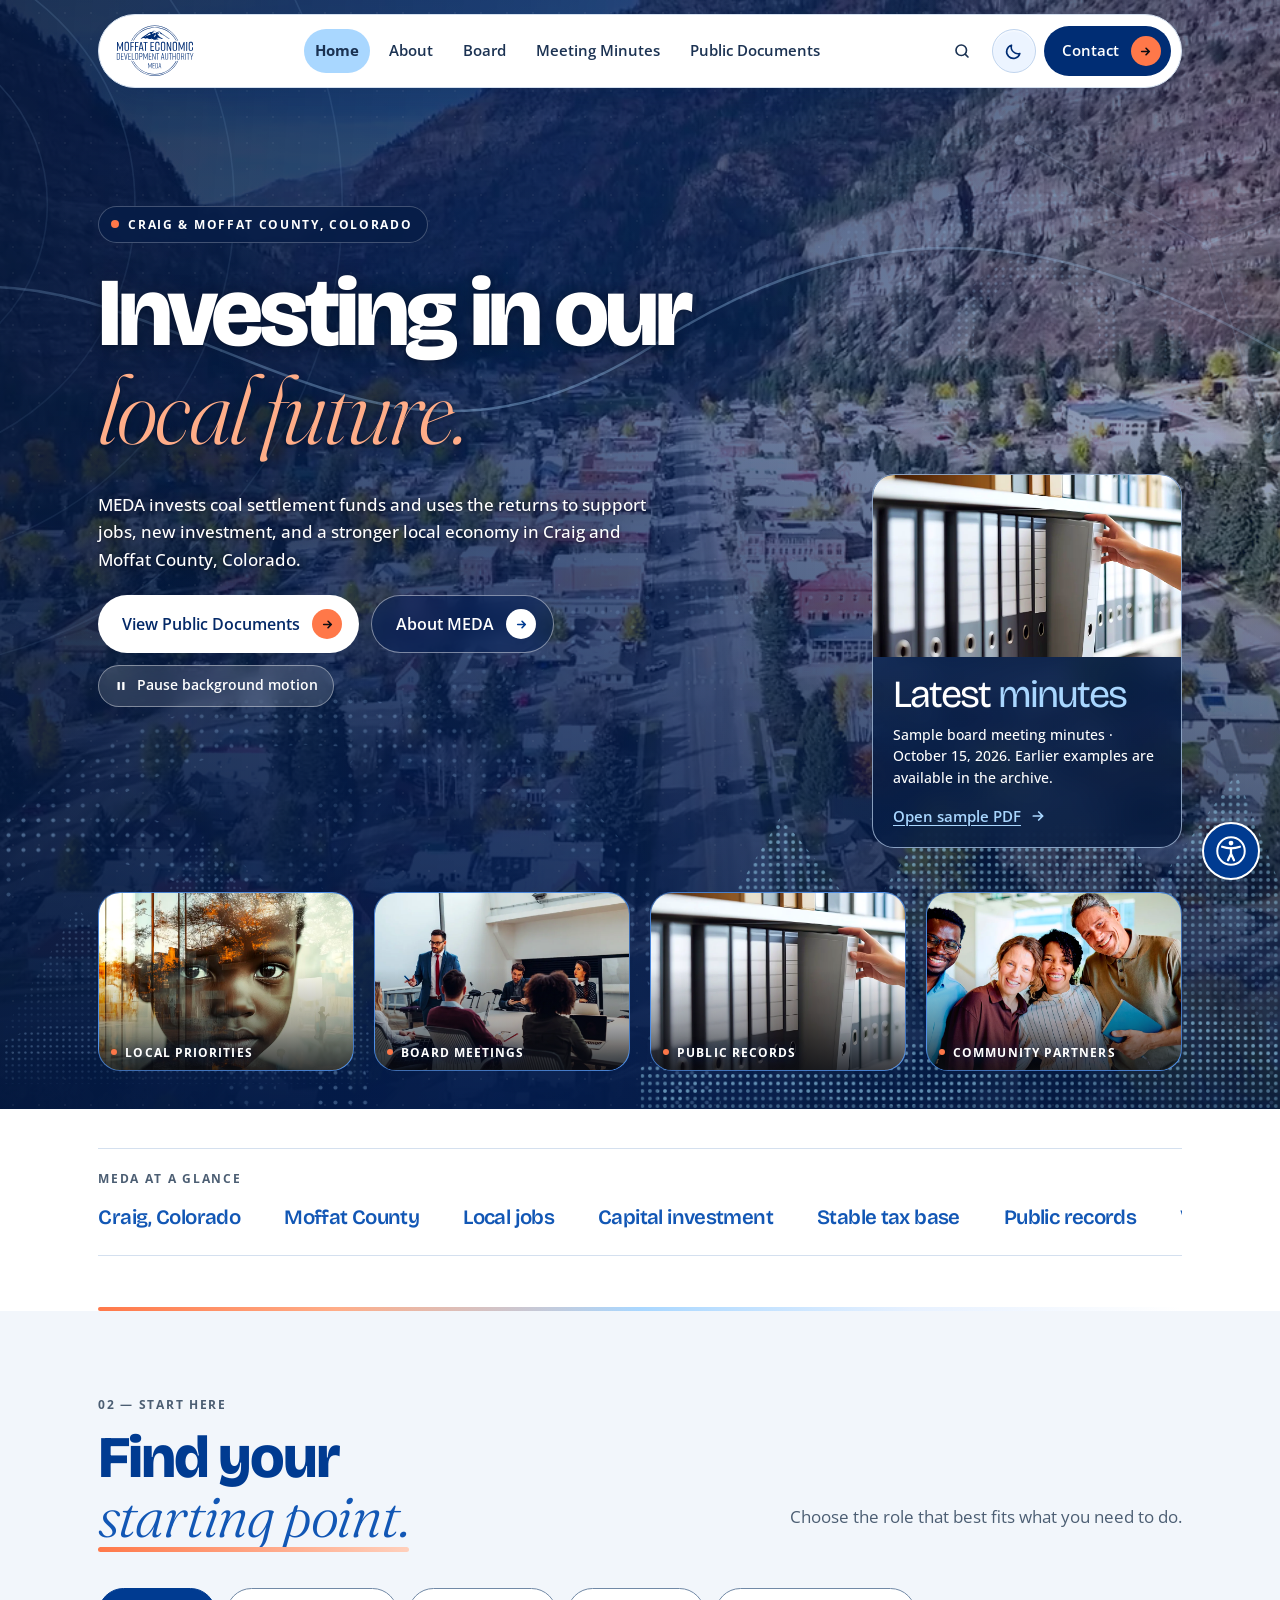
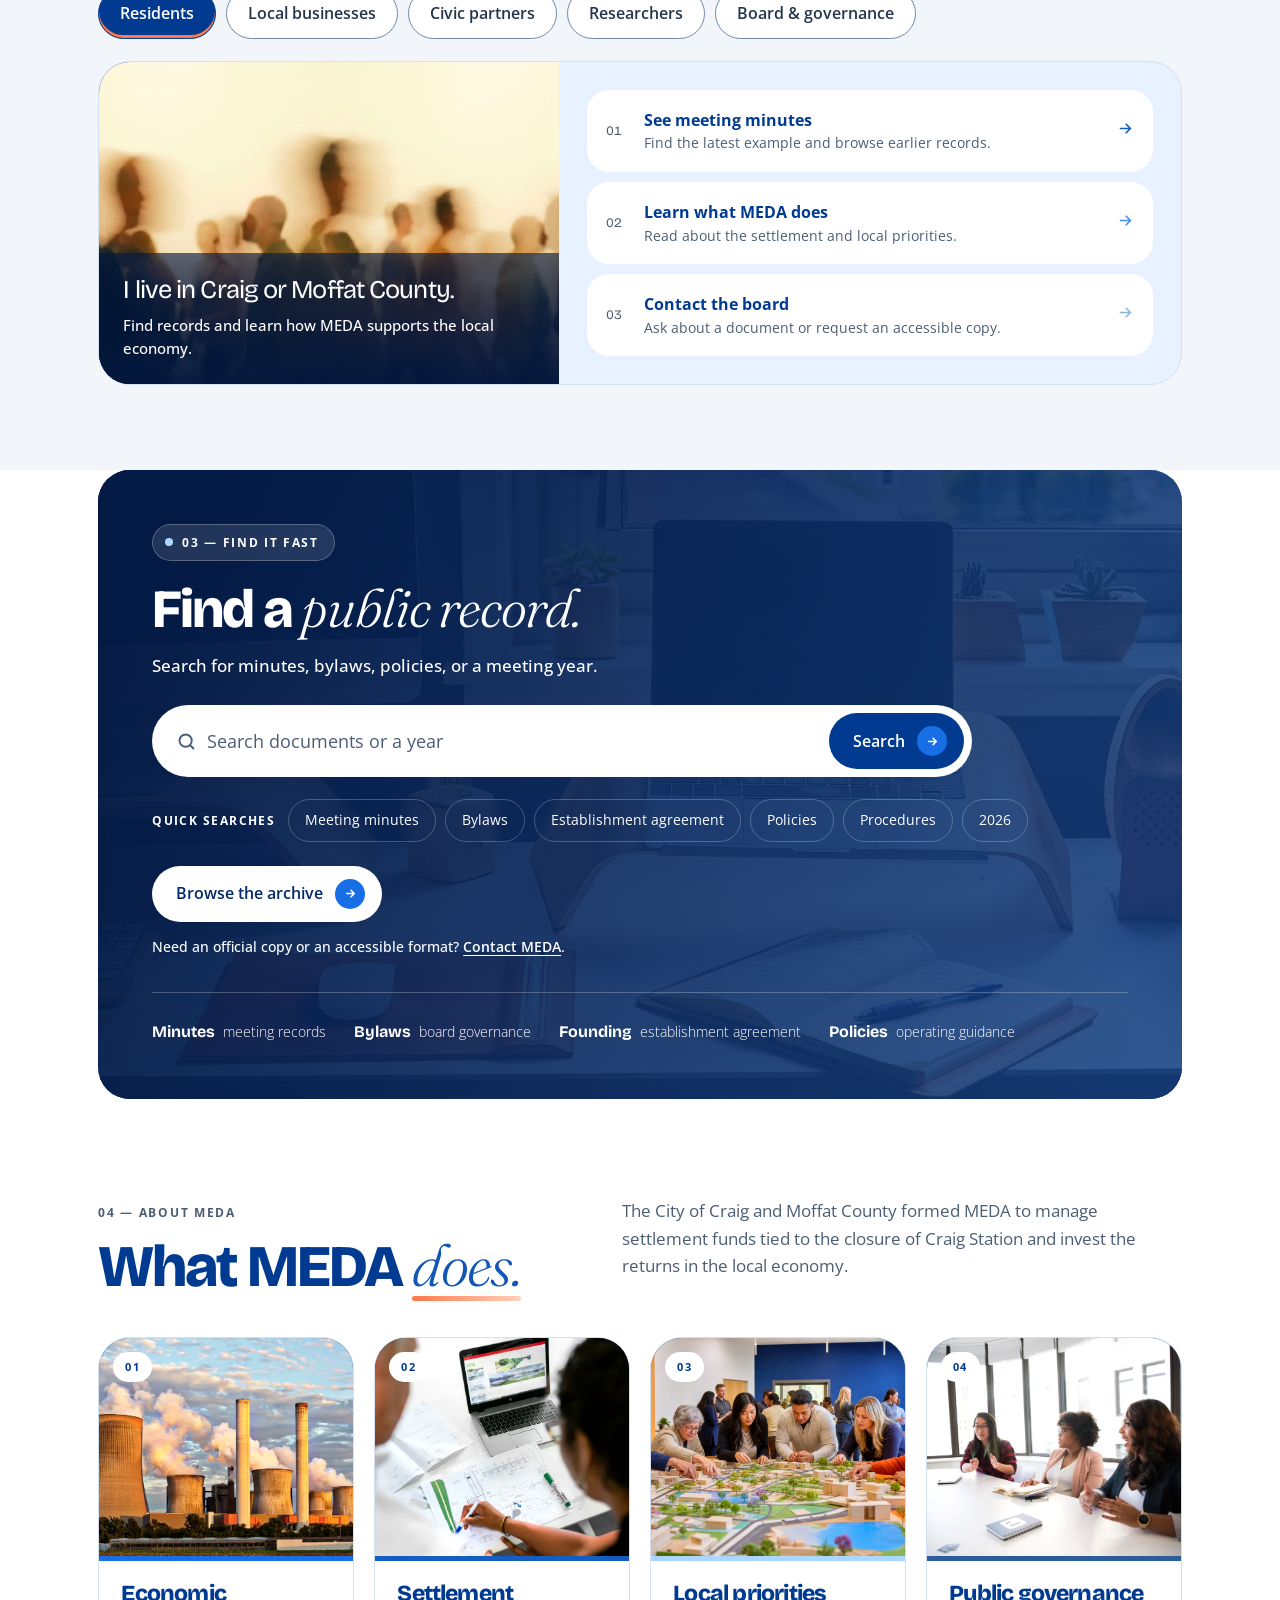
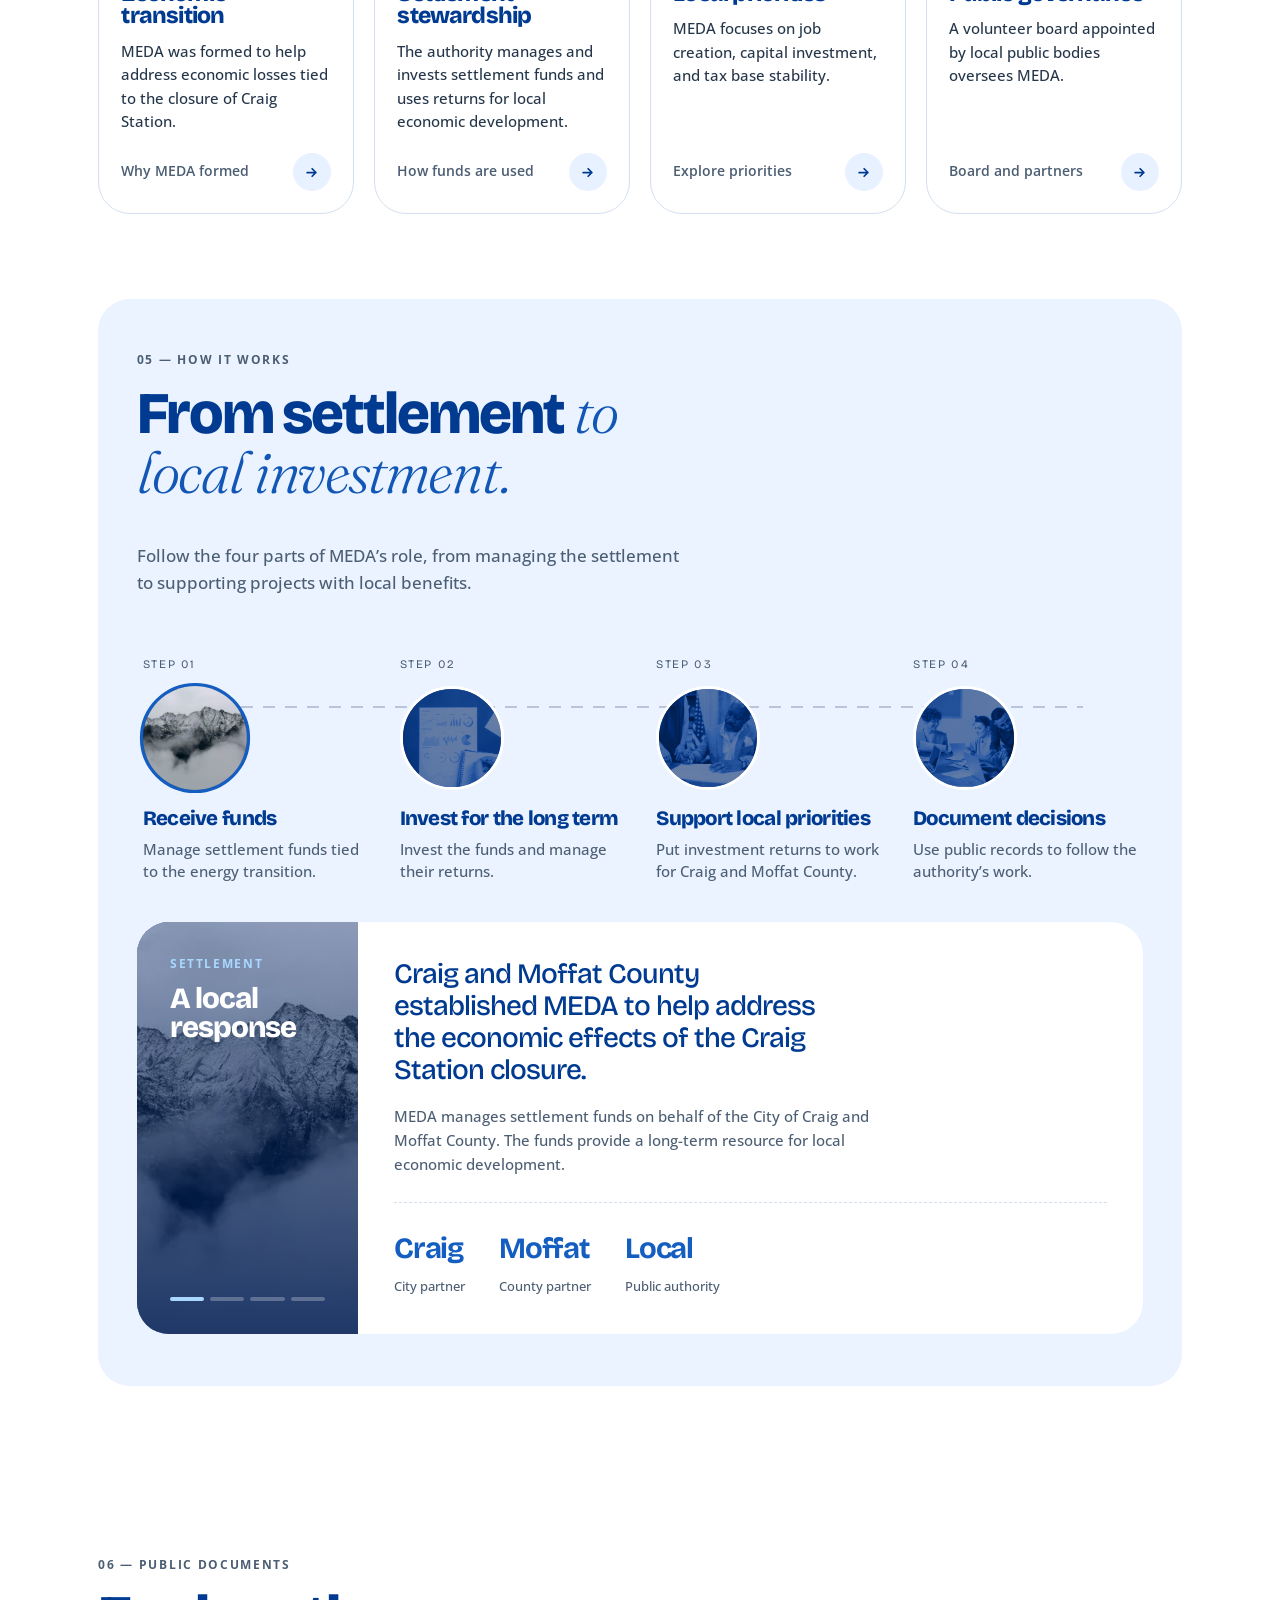
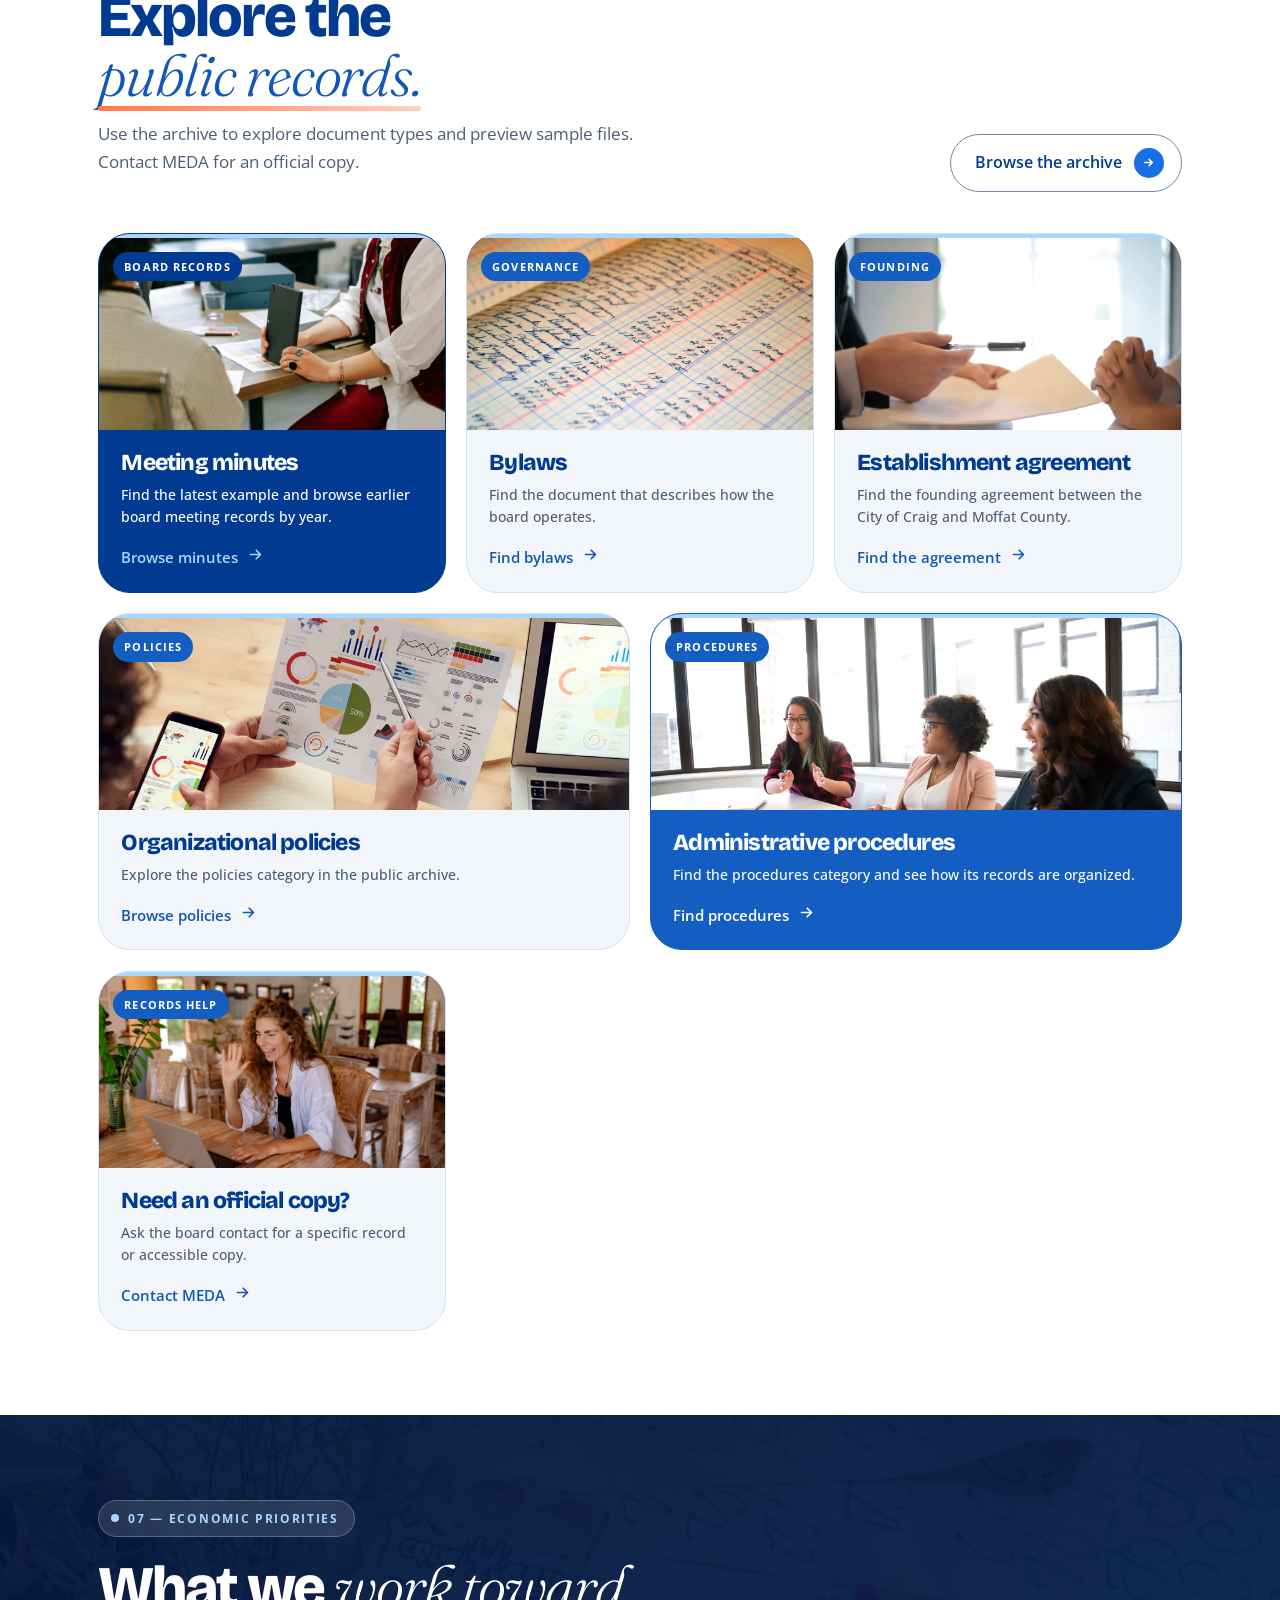
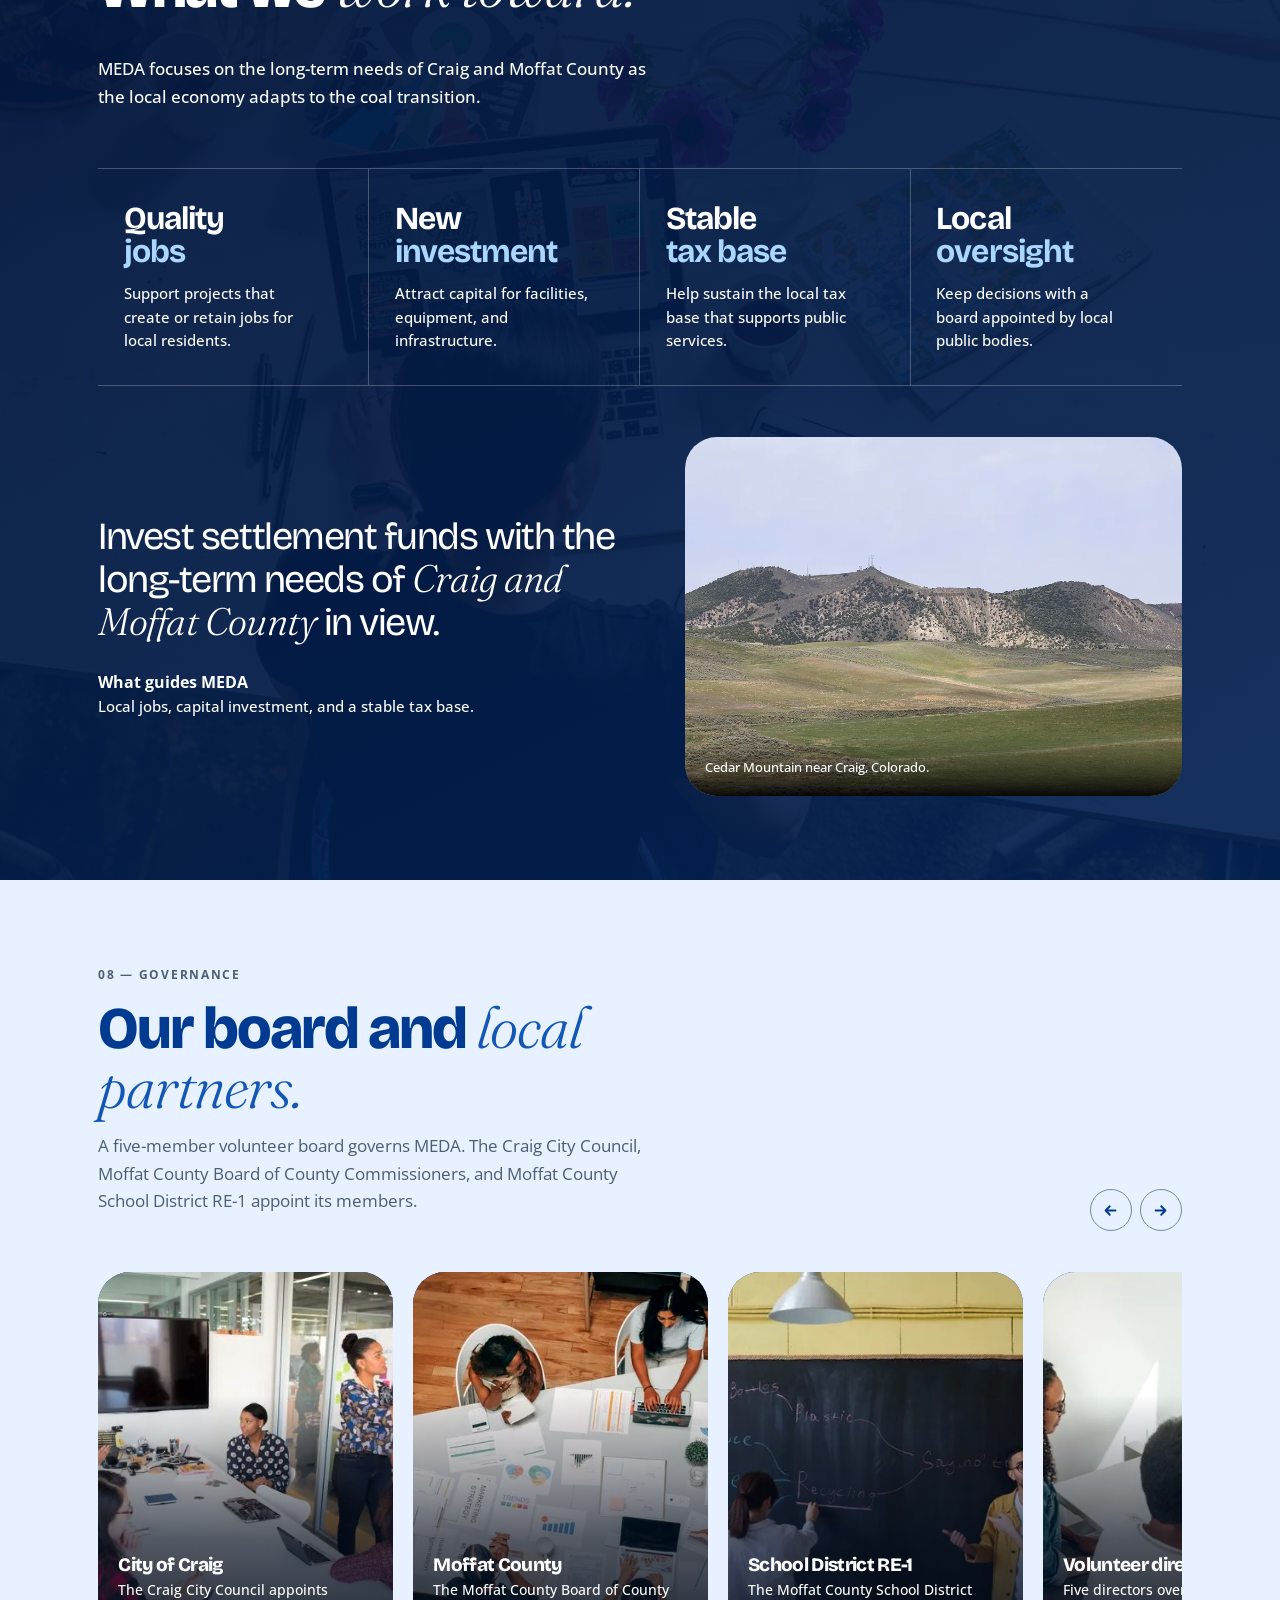
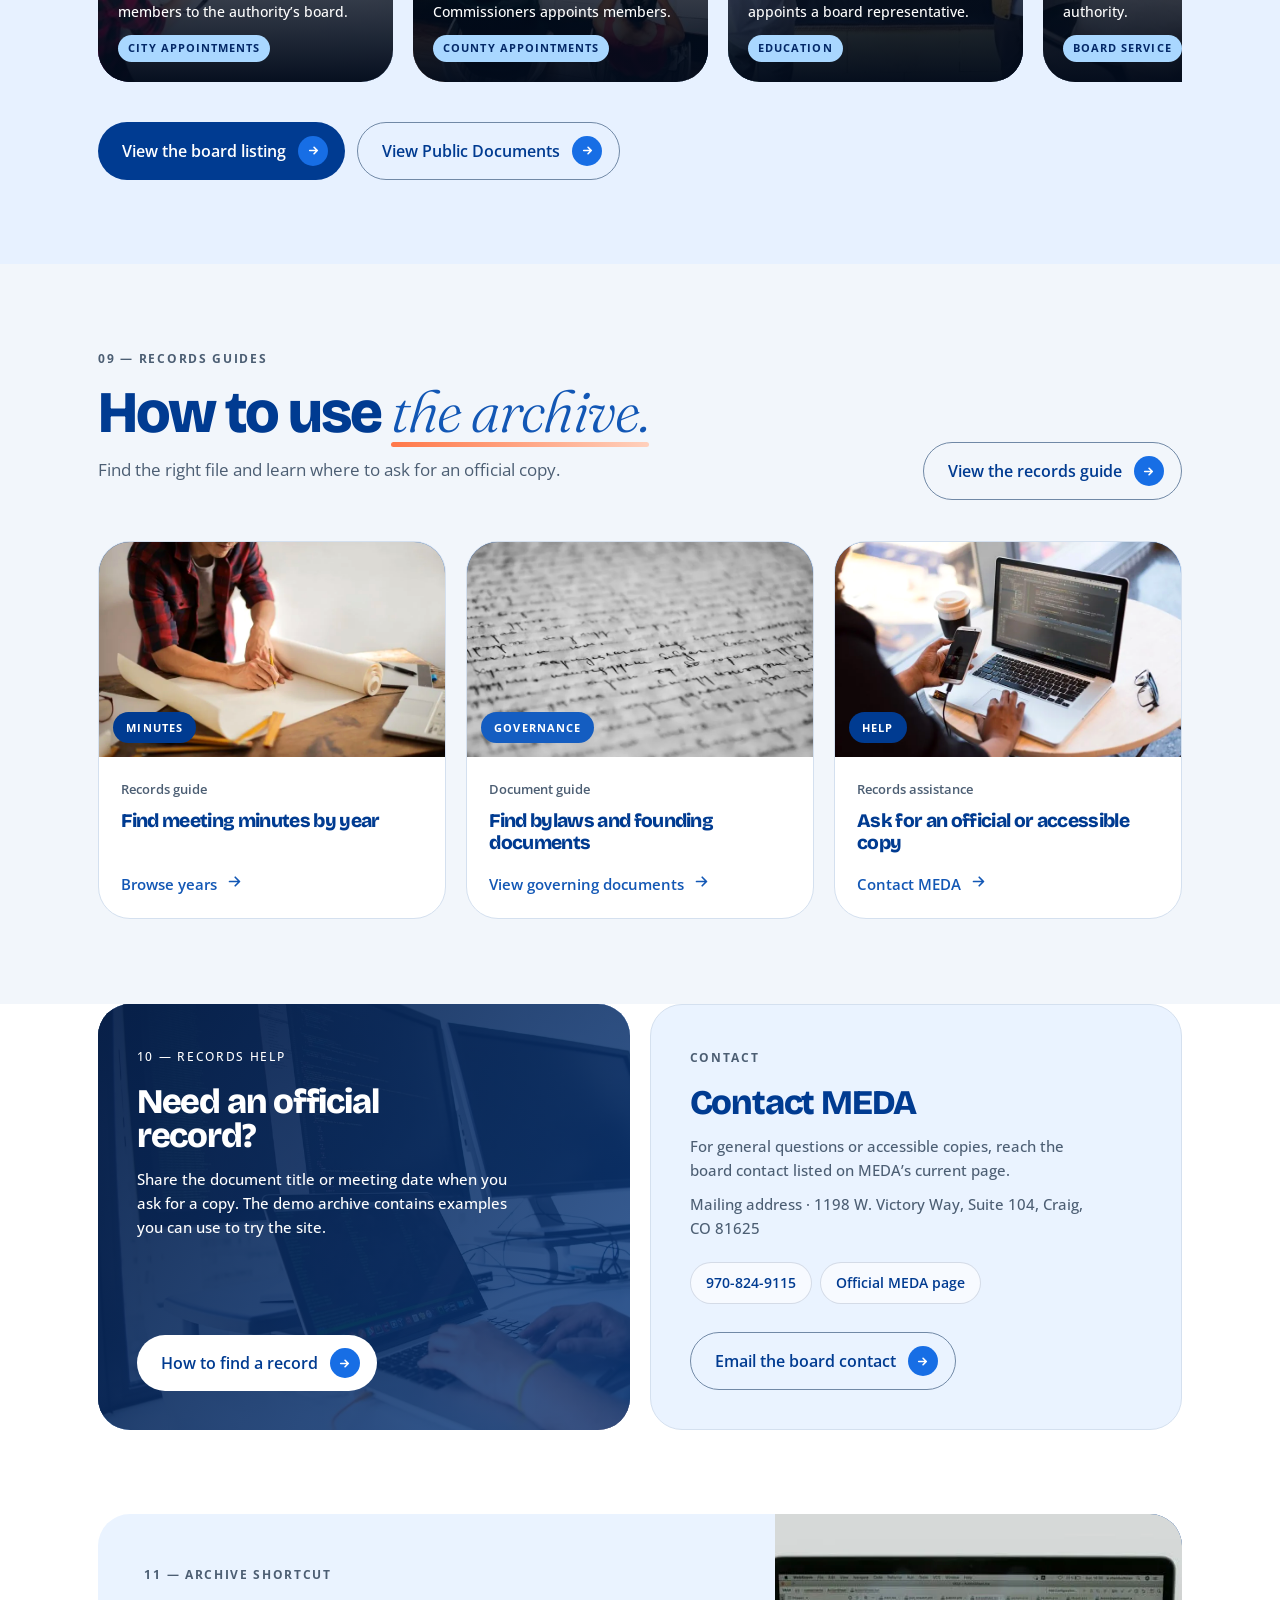
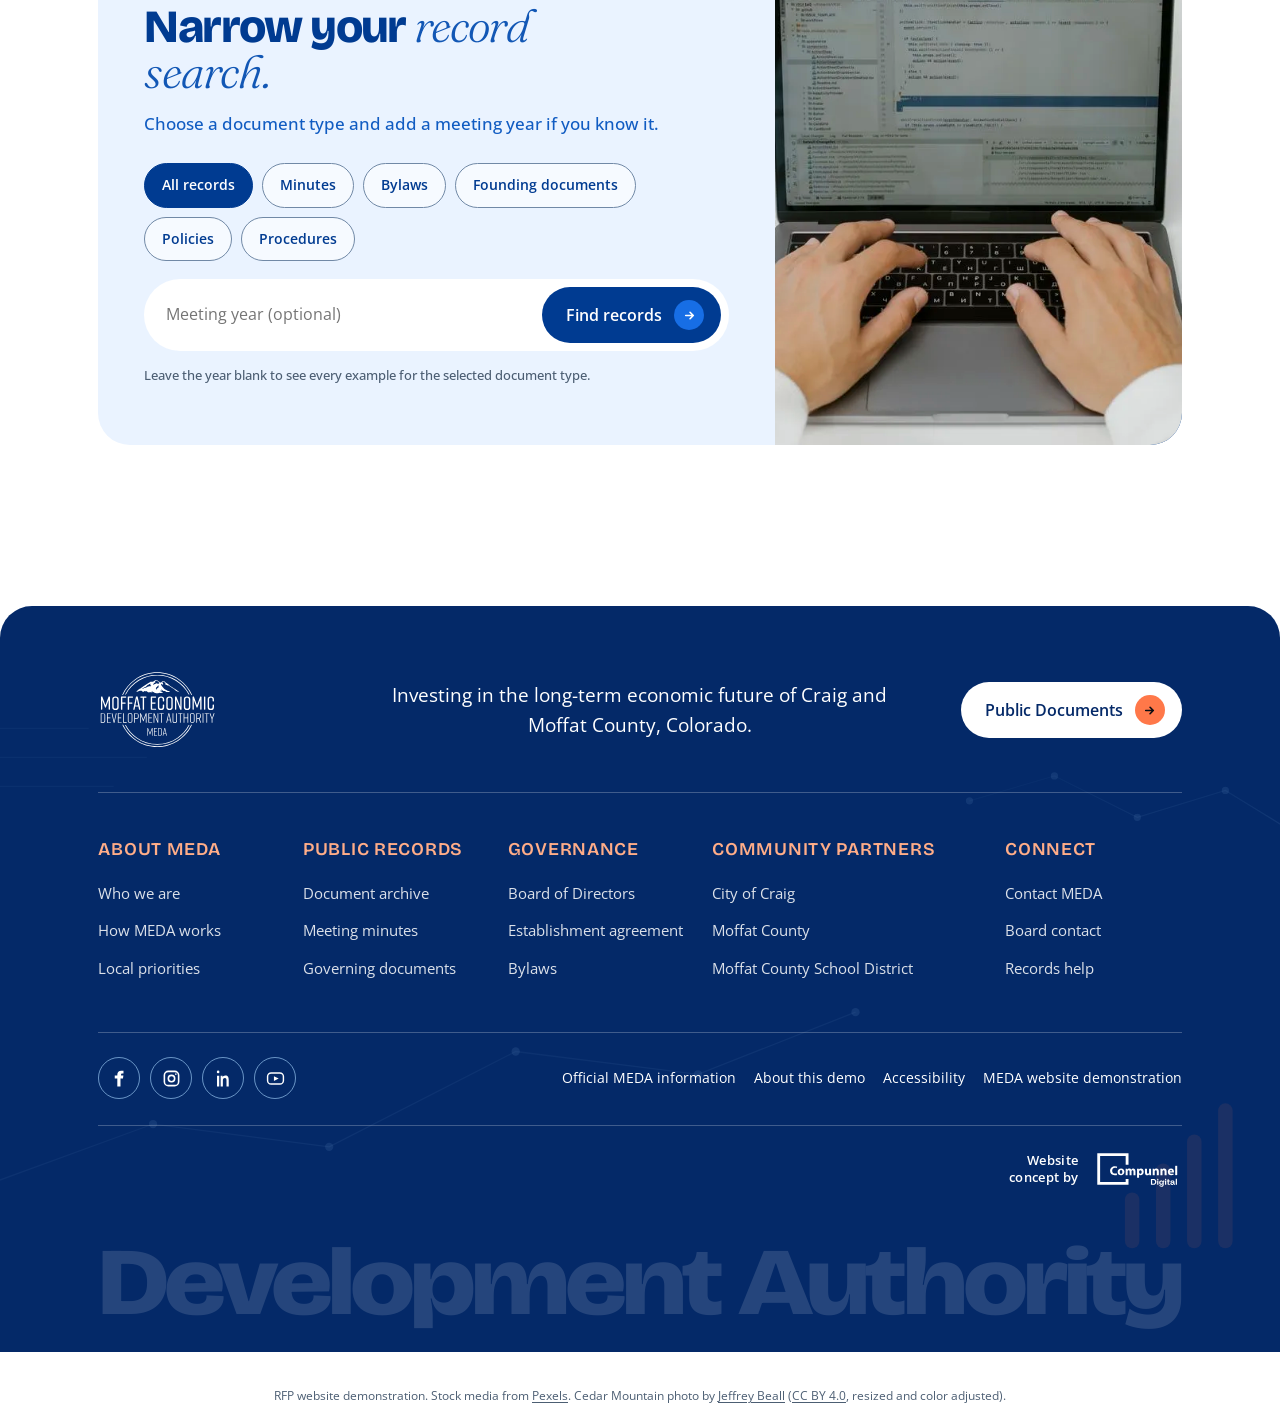
==== commit 51c48b1c: "Add files via upload" ====
--- a/index.html
+++ b/index.html
@@ -1099,7 +1099,7 @@
       </div>
 
       <aside class="hero-side rise">
-        <div class="ph"><img class="face-safe" src="assets/media/hero-records.webp" alt="A person writing in a planner beside a document"></div>
+        <div class="ph"><img class="face-safe" src="assets/media/hero-records.webp" alt="A hand pulling a records binder from a shelf, representing public documents and meeting records"></div>
         <div class="in">
           <div class="k">Latest <span>minutes</span></div>
           <p>Sample board meeting minutes · October 15, 2026. Earlier examples are available in the archive.</p>
@@ -1109,10 +1109,10 @@
     </div>
 
     <div class="strip rise">
-      <div class="ph"><img class="face-safe" src="assets/media/strip-landscape.webp" alt="Tree-covered foothills and mountains in Colorado"><span class="cap">Local priorities</span></div>
-      <div class="ph"><img class="face-safe" src="assets/media/strip-board.webp" alt="People seated around a long meeting table"><span class="cap">Board meetings</span></div>
-      <div class="ph"><img class="face-safe" src="assets/media/strip-records.webp" alt="A person reviewing papers beside a laptop"><span class="cap">Public records</span></div>
-      <div class="ph"><img src="assets/media/strip-partners.webp" alt="Hands joined above a shared workspace"><span class="cap">Community partners</span></div>
+      <div class="ph"><img src="assets/media/hero-strip-local-priorities.webp" alt="Conceptual double-exposure portrait representing people, place and community priorities" width="1280" height="660" loading="eager" decoding="async"><span class="cap">Local priorities</span></div>
+      <div class="ph"><img src="assets/media/hero-strip-board-meetings.webp" alt="A team participating in a professional meeting and presentation" width="1280" height="660" loading="eager" decoding="async"><span class="cap">Board meetings</span></div>
+      <div class="ph"><img src="assets/media/hero-strip-public-records.webp" alt="A hand selecting a records binder from a row of organized office files" width="1280" height="660" loading="eager" decoding="async"><span class="cap">Public records</span></div>
+      <div class="ph"><img src="assets/media/hero-strip-community-partners.webp" alt="A smiling group of colleagues standing together in a workspace" width="1280" height="660" loading="eager" decoding="async"><span class="cap">Community partners</span></div>
     </div>
   </div>
 </section>
@@ -1143,7 +1143,7 @@
     </div>
     <div class="path-panel rise" id="pathPanel" role="tabpanel">
       <figure class="path-media" style="margin:0">
-        <img id="pImg" src="assets/media/paths-residents.webp" alt="People talking across a small business counter" loading="lazy">
+        <img id="pImg" src="assets/media/paths-residents.webp" alt="Abstract silhouettes representing the local community" loading="lazy">
         <figcaption class="cop"><div class="who" id="pWho"></div><p id="pSub"></p></figcaption>
       </figure>
       <div class="path-links" id="pLinks"></div>
@@ -1524,7 +1524,7 @@
 const PATHS=[
   {
     "img": "paths-residents",
-    "alt": "Two people talking at a small business counter",
+    "alt": "Abstract silhouettes representing the local community",
     "who": "I live in Craig or Moffat County.",
     "sub": "Find records and learn how MEDA supports the local economy.",
     "links": [
@@ -1547,7 +1547,7 @@
   },
   {
     "img": "paths-businesses",
-    "alt": "A small business owner reviewing paperwork",
+    "alt": "Local small business owner standing by an open sign",
     "who": "I own or operate a local business.",
     "sub": "Learn which economic outcomes guide MEDA’s work.",
     "links": [
@@ -1570,7 +1570,7 @@
   },
   {
     "img": "paths-partners",
-    "alt": "People discussing a project around a meeting table",
+    "alt": "Community partners shaking hands in a collaborative meeting",
     "who": "I work with a community or public partner.",
     "sub": "Find information on board representation and governance.",
     "links": [
@@ -1593,7 +1593,7 @@
   },
   {
     "img": "paths-researchers",
-    "alt": "Shelves of books in a public reference collection",
+    "alt": "Hands organizing and reviewing indexed paper records",
     "who": "I’m looking for a public record.",
     "sub": "Search by title, type, or year.",
     "links": [
@@ -1616,7 +1616,7 @@
   },
   {
     "img": "paths-board",
-    "alt": "A group in discussion around a conference table",
+    "alt": "Board members participating in a formal meeting",
     "who": "I want to understand MEDA’s governance.",
     "sub": "See who appoints the board and where to find its records.",
     "links": [
@@ -1668,7 +1668,7 @@
   {
     "t": "Local priorities",
     "img": "about-priorities",
-    "alt": "A worker building a project in a workshop",
+    "alt": "Community members collaborating around a model of local development priorities",
     "d": "MEDA focuses on job creation, capital investment, and tax base stability.",
     "foot": "Explore priorities",
     "url": "index.html#impact"
--- a/assets/meda.css
+++ b/assets/meda.css
@@ -193,3 +193,57 @@
 
 /* Concept-only controls retain their visuals but aren't actionable. */
 #themeBtn, #a11y-fab { pointer-events: none; cursor: default; }
+
+
+/* MEDA 2026 enhancement: selective orange contrast with deep blue and sharp black.
+   Shared between homepage and documents; no structural/layout changes. */
+:root {
+  --meda-orange: #FF7849;
+  --meda-orange-light: #FFAD88;
+  --meda-orange-dark: #A53813;
+  --meda-sharp-black: #0B0D13;
+}
+/* High-visibility accents against the navy hero. */
+.hero .eyebrow::before { background: var(--meda-orange) !important; }
+.hero h1 .it { color: var(--meda-orange-light) !important; }
+.hero .btn--white .dot, .nav .btn .dot, footer .btn--white .dot { background: var(--meda-orange) !important; color: var(--meda-sharp-black) !important; }
+.hero .btn--white .dot svg, .nav .btn .dot svg, footer .btn--white .dot svg { color: var(--meda-sharp-black) !important; stroke: currentColor !important; }
+.hero .btn--white .dot svg *, .nav .btn .dot svg *, footer .btn--white .dot svg * { color: var(--meda-sharp-black) !important; }
+/* Hero strip: preserve media visibility and create clear labels. */
+.strip .ph::after { background: linear-gradient(to top, rgba(11,13,19,.82) 0%, rgba(11,13,19,.38) 31%, transparent 72%) !important; inset: 20% 0 0; }
+.strip .ph img { object-position: center center !important; filter: saturate(1.06) contrast(1.025); }
+.strip .ph { transition: border-color .3s ease, box-shadow .3s ease; }
+.strip .ph:hover { border-color: var(--meda-orange); box-shadow: inset 0 0 0 1px var(--meda-orange); }
+.strip .cap { display: flex; align-items: center; gap: 8px; }
+.strip .cap::before { content: ''; width: 6px; height: 6px; border-radius: 50%; background: var(--meda-orange); flex: none; }
+/* Supporting highlights, while default headings, tabs and primary actions stay MEDA blue. */
+.uline::after { background: linear-gradient(90deg, var(--meda-orange) 0%, #FFD0BC 100%) !important; }
+.path[aria-selected="true"] { box-shadow: inset 0 -3px 0 var(--meda-orange); }
+#progress { background: linear-gradient(90deg, var(--meda-orange), #E35B2D 35%, #145DC1) !important; }
+.mint-rule { background: linear-gradient(90deg, var(--meda-orange) 0%, #FFAD88 22%, #A9D7FF 50%, #E7F1FF 75%, transparent 100%) !important; }
+footer .foot-col h5 { color: var(--meda-orange-light) !important; }
+footer .dev-bars rect { fill: var(--meda-orange) !important; opacity: .22; }
+footer .social-icon:hover { border-color: var(--meda-orange) !important; background: rgba(255,120,73,.12) !important; color: #FFFFFF !important; }
+@media (prefers-reduced-motion: reduce) {
+  .strip .ph { transition: none; }
+}
+
+
+/* v11: Slightly wider outer gutters and crisper MEDA blue.
+   Retains the original full-quality media, layout and animations. */
+:root {
+  --p1: #003B91;
+  --p2: #115CC2;
+  --p3: #176EE5;
+  --p4: #438FF0;
+  --deep-navy: #042968;
+  --link-ink: #1257B5;
+  --focus: #176EE5;
+}
+.wrap {
+  max-width: 1160px;
+  padding-inline: max(var(--pad), 24px);
+}
+@media (max-width: 600px) {
+  .wrap { padding-inline: max(var(--pad), 18px); }
+}
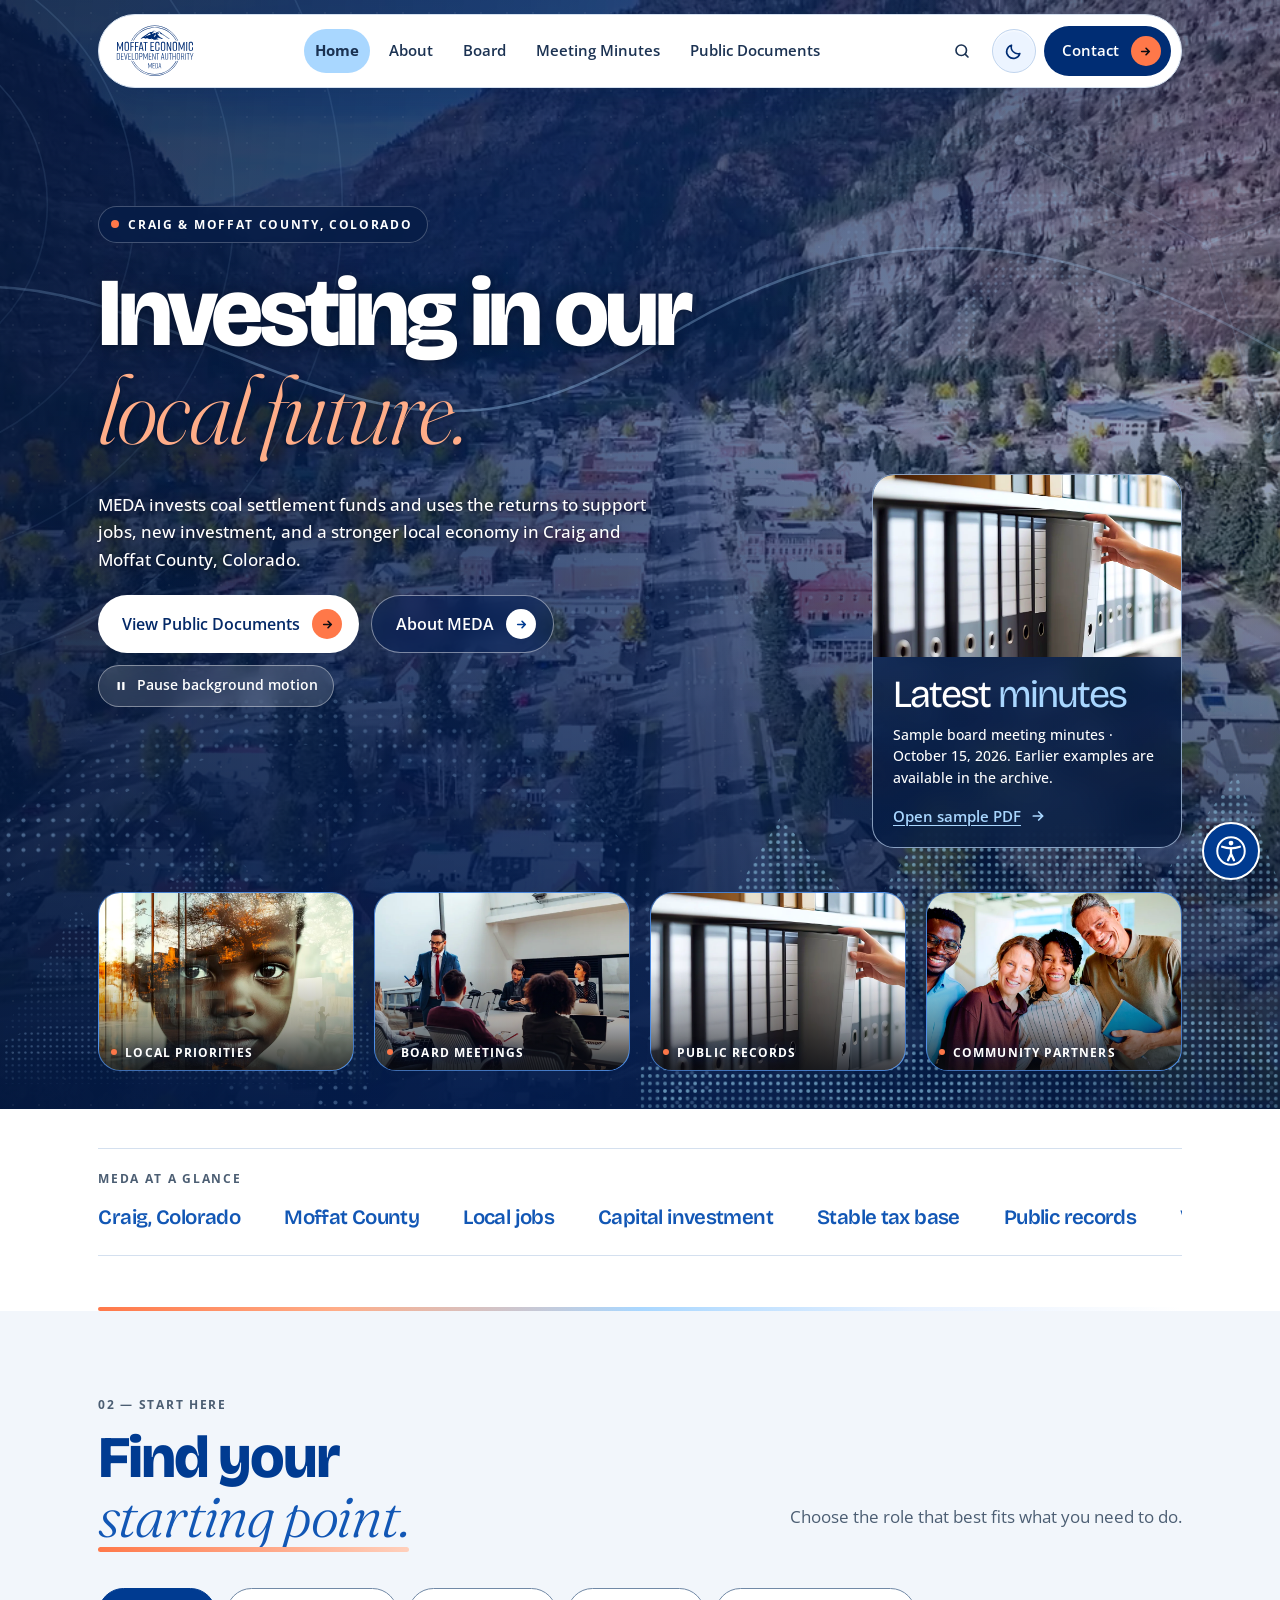
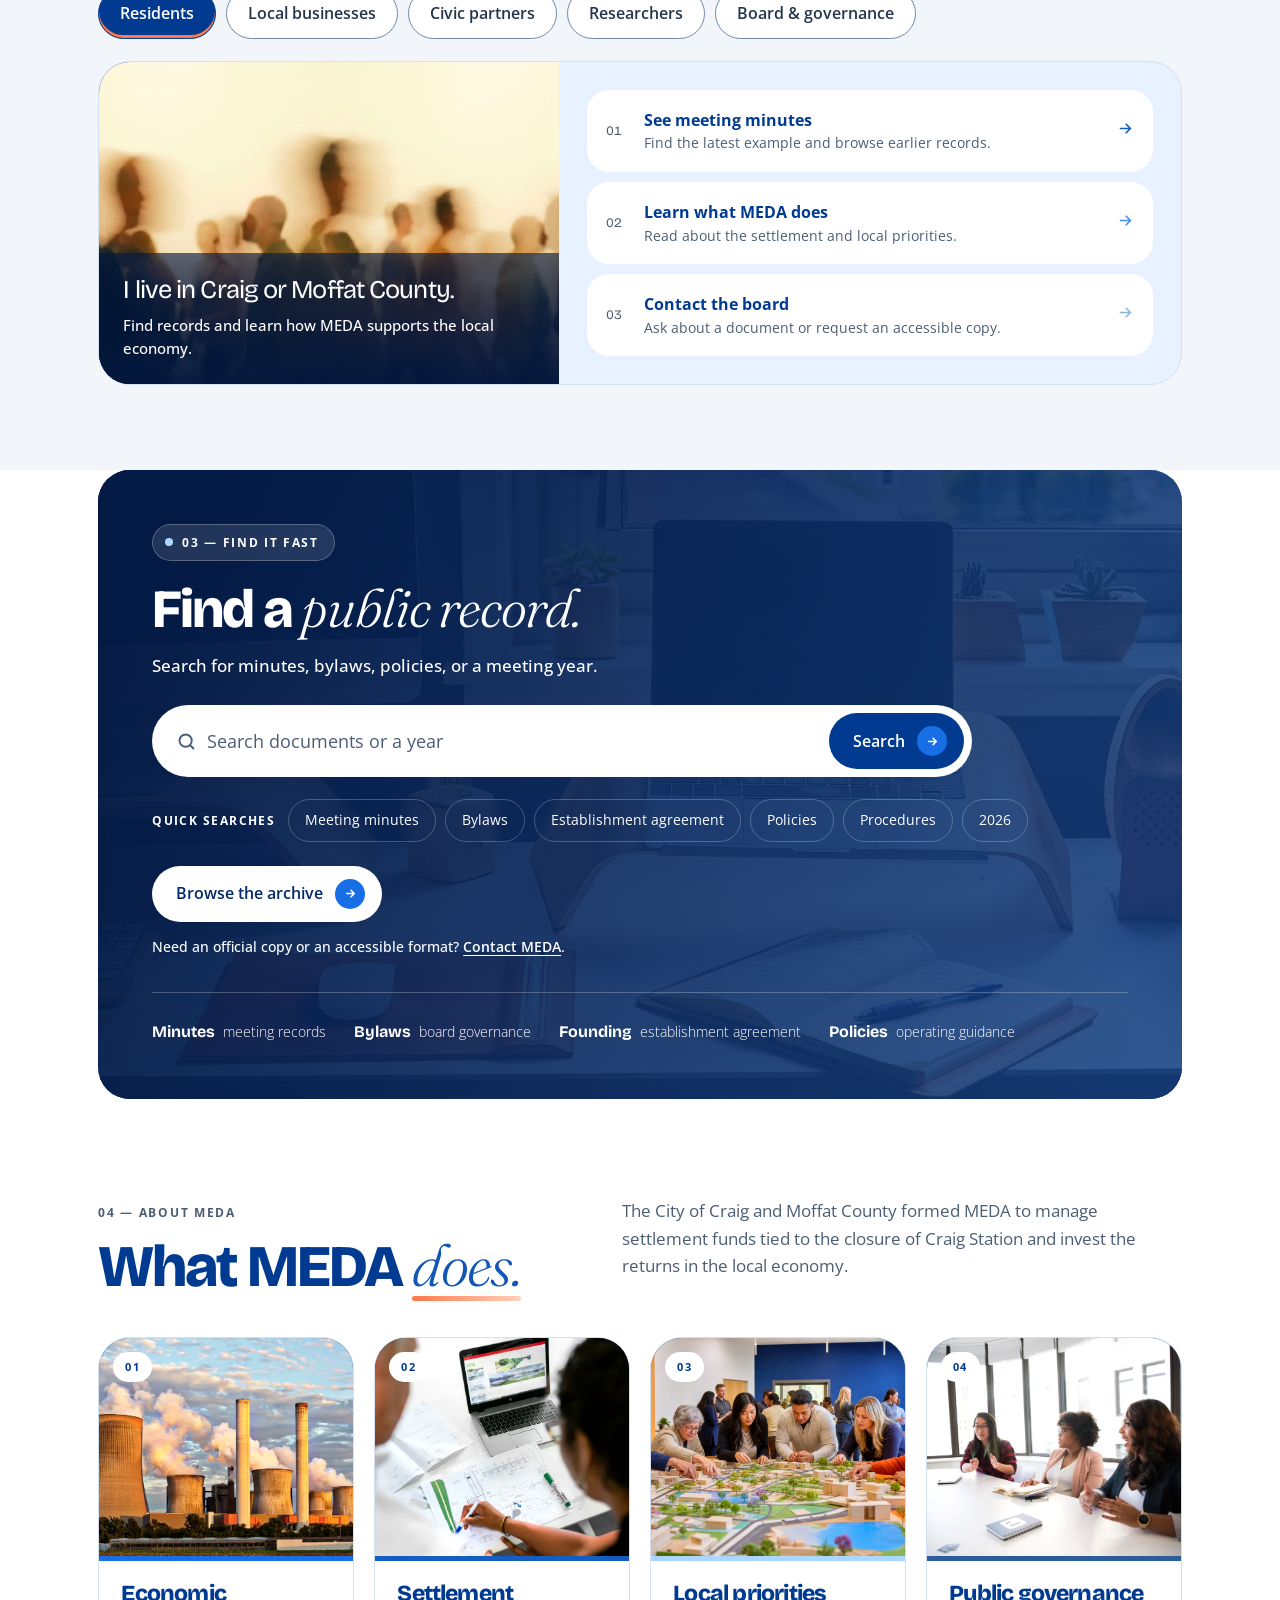
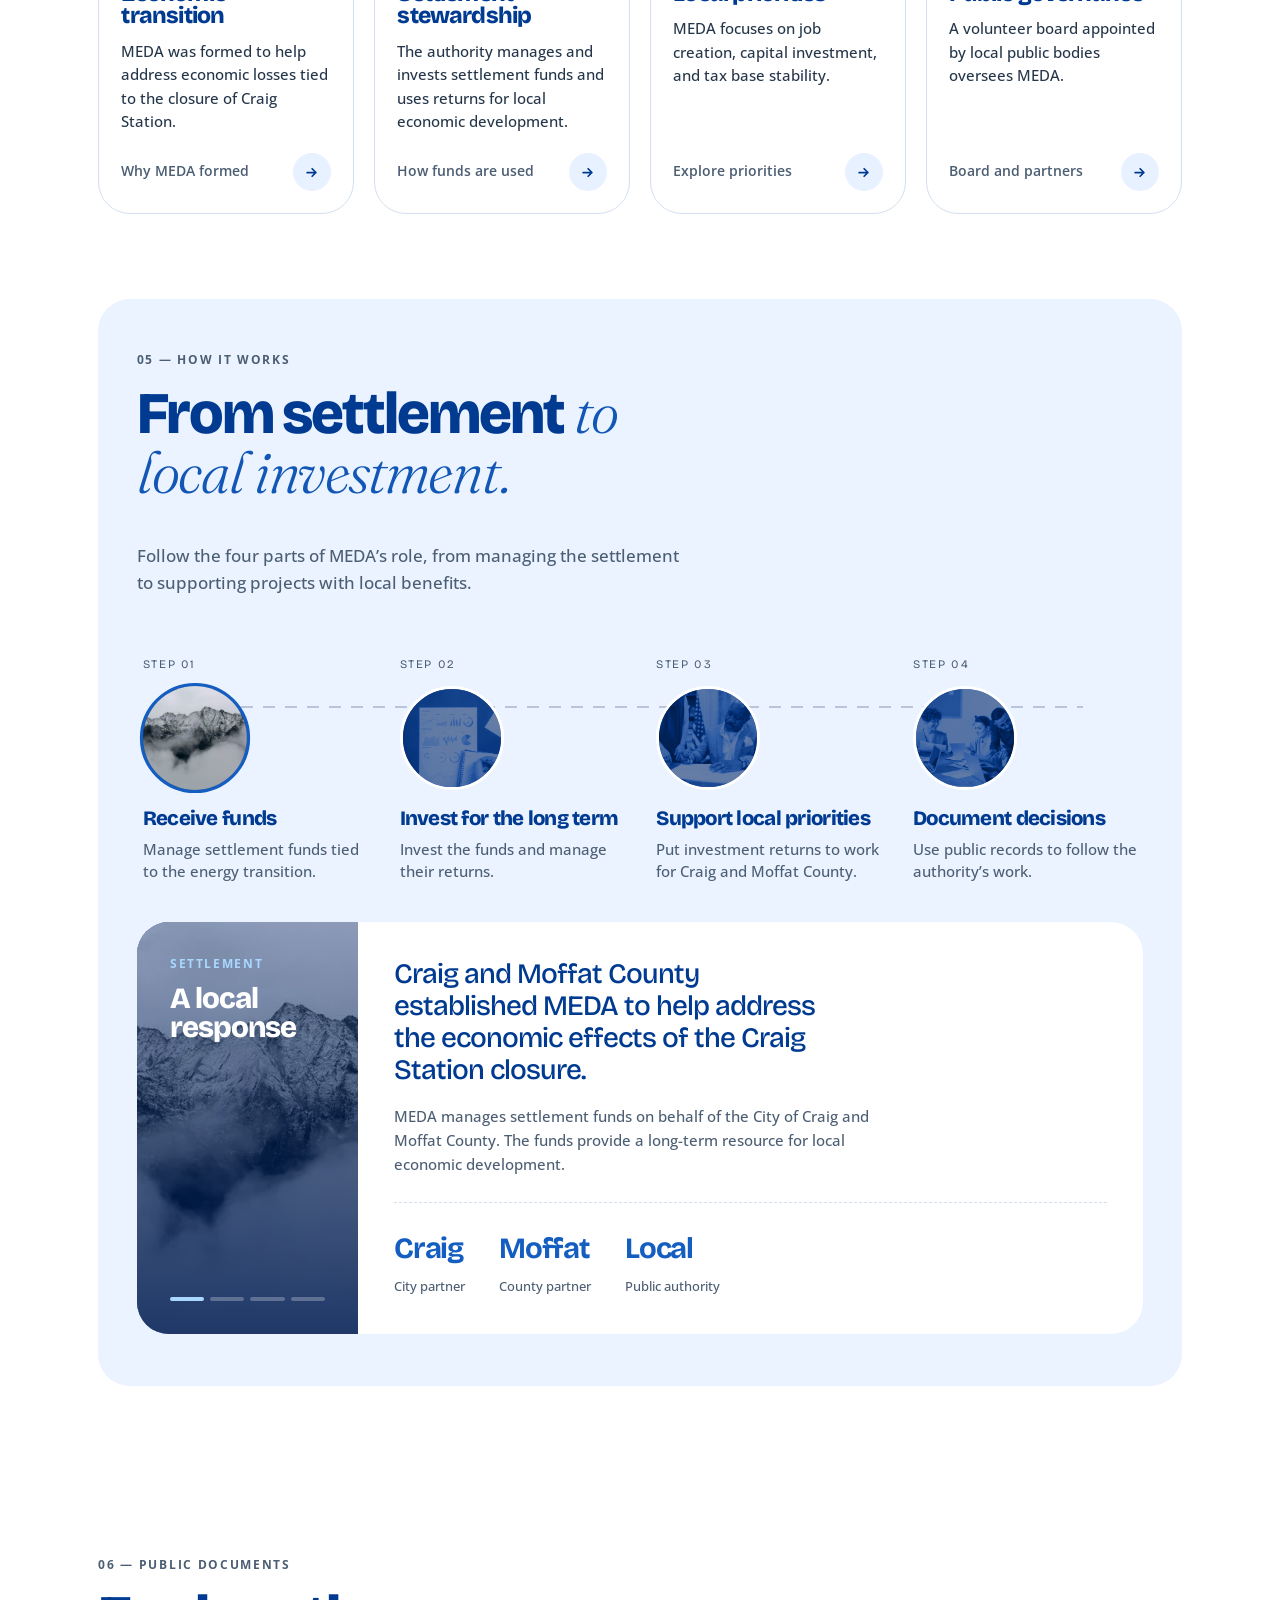
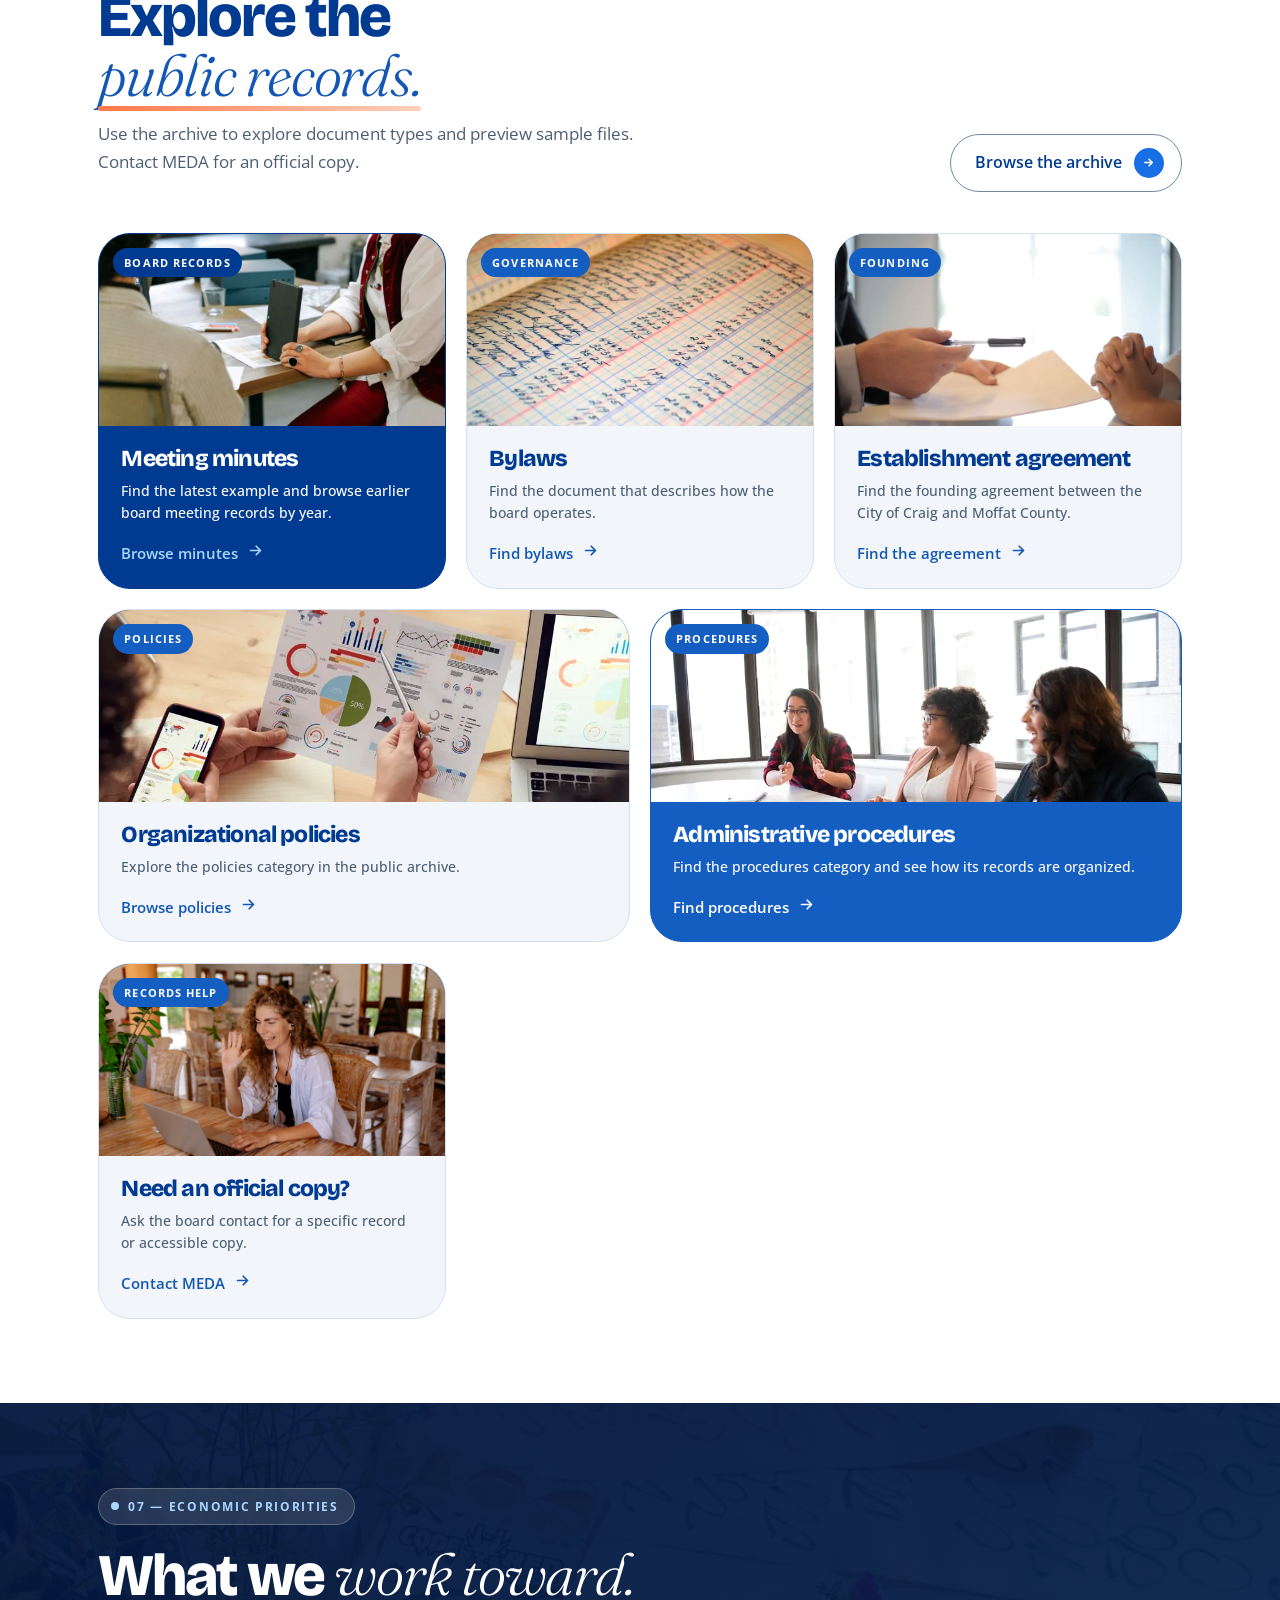
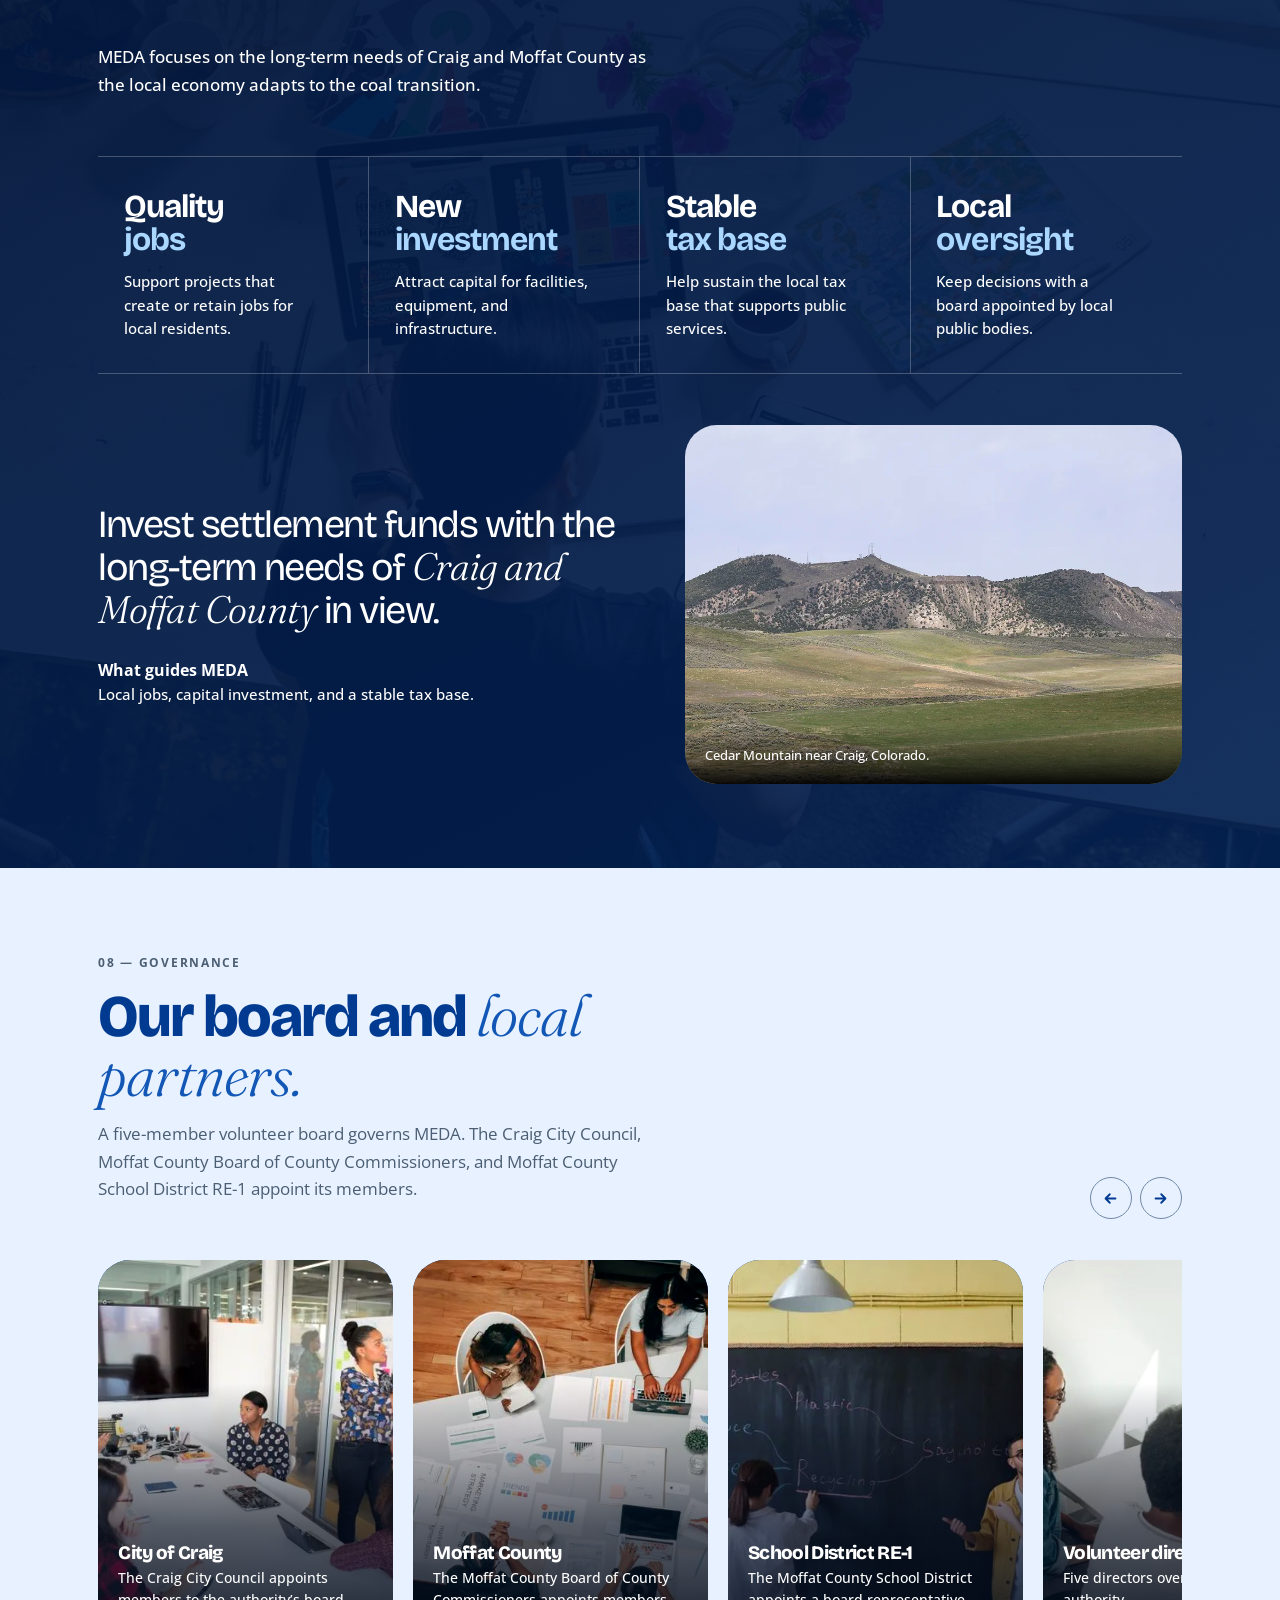
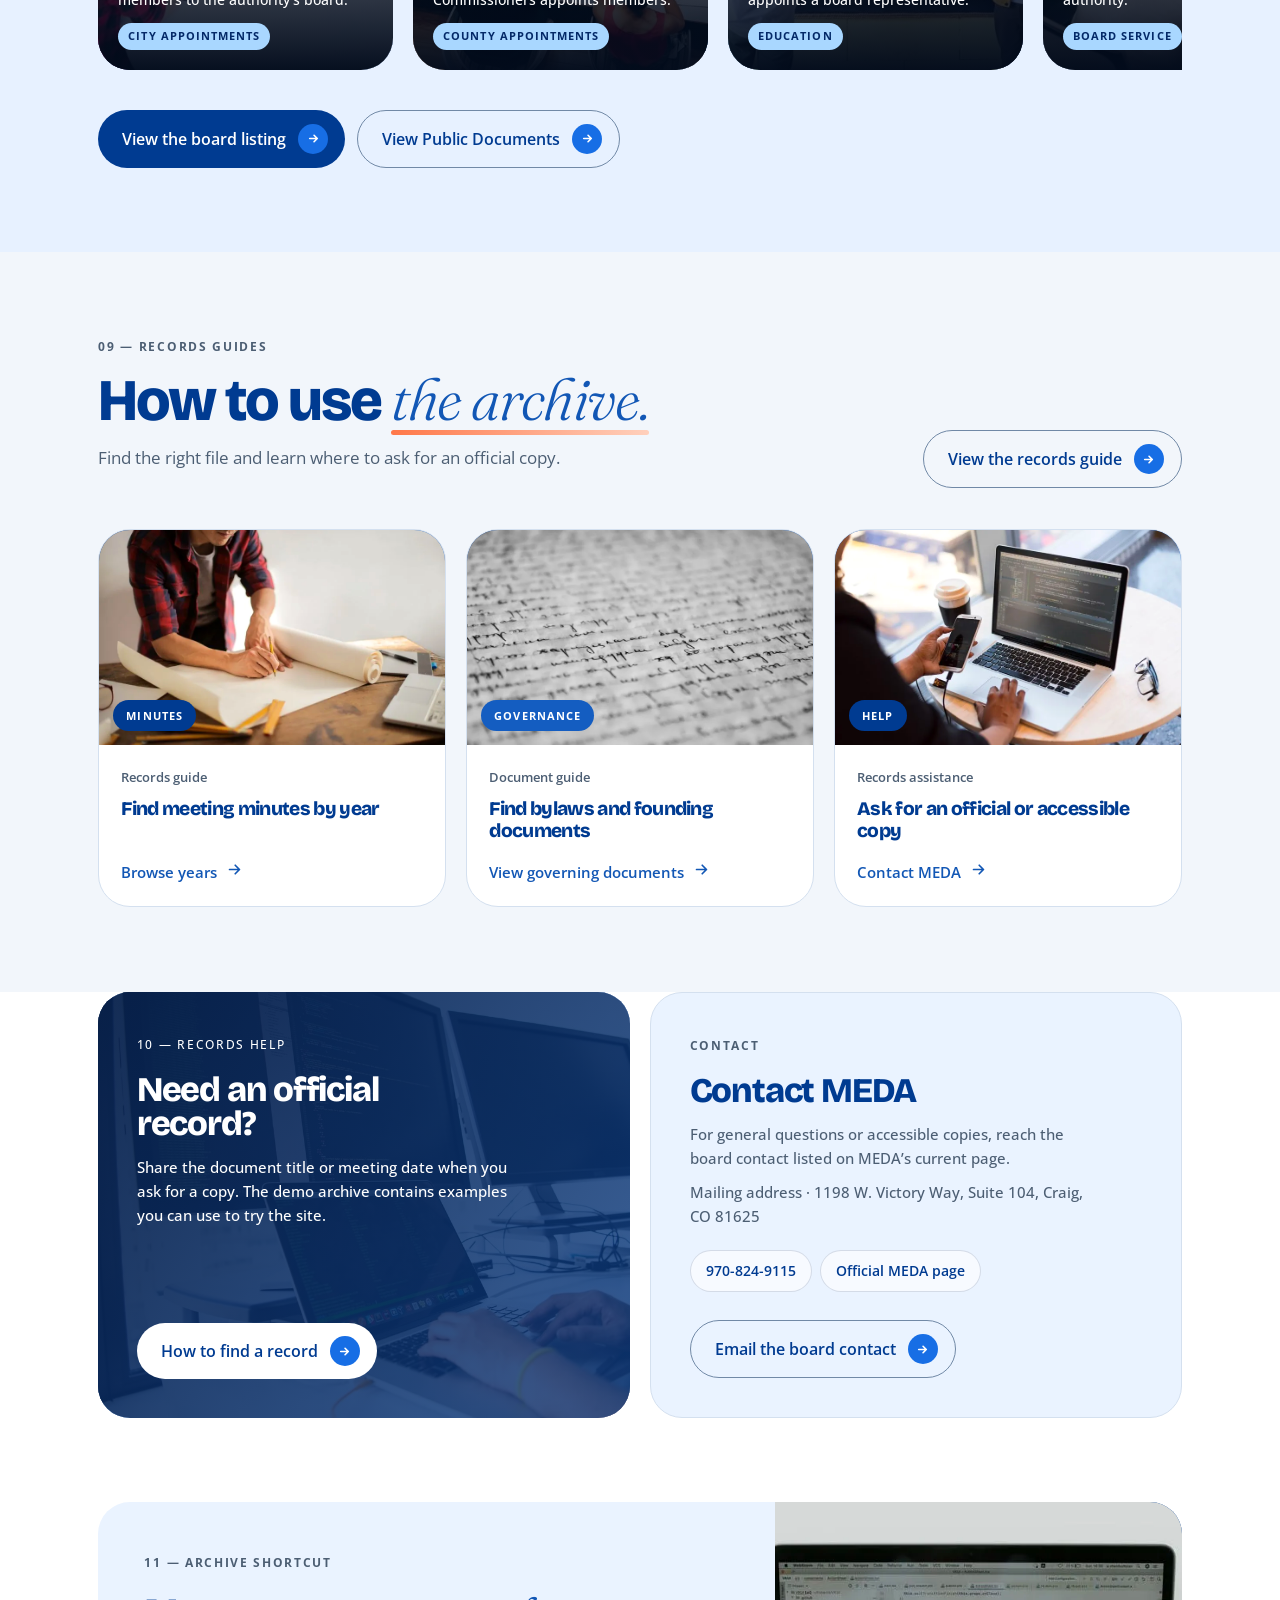
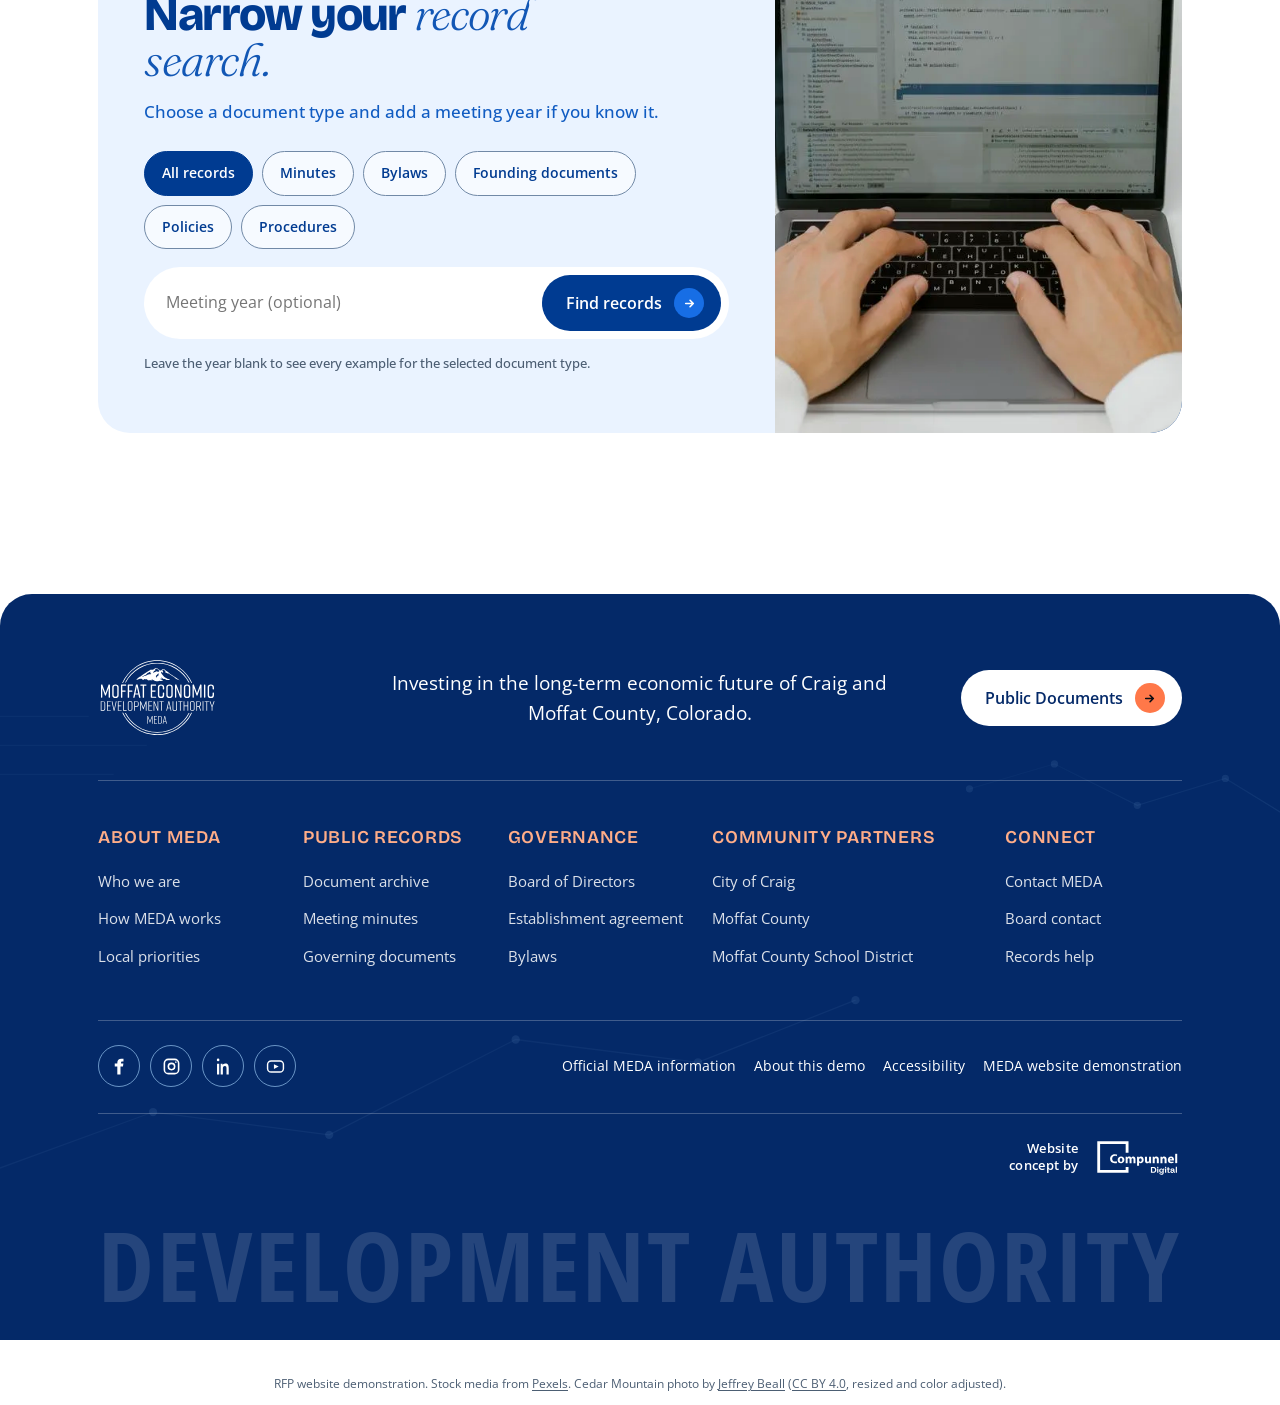
==== commit 962be306: "Add files via upload" ====
--- a/index.html
+++ b/index.html
@@ -483,11 +483,6 @@
 
 /* secondary-colour accents */
 .sec-tint{background:var(--g-ul)}
-.init::before{content:"";display:block;height:4px;background:var(--mint)}
-.init.feature::before{background:var(--acc-lt)}
-.init.accent::before{background:var(--mint)}
-.init:nth-child(3n)::before{background:var(--acc-lt)}
-.init:nth-child(3n+1)::before{background:var(--mint)}
 .marquee-track span:nth-child(even){color:var(--acc)}
 .stat:nth-child(even) b .suf{color:var(--acc-lt)}
 .chip:nth-child(even):hover{background:var(--acc-lt);color:var(--p1);border-color:var(--acc-lt)}
@@ -901,10 +896,6 @@
 #a11y-fab:hover { background: var(--p1); transform: none; }
 /* Footer art removed for a cleaner footer. */
 .foot-art { display: block !important; opacity: .42 !important; }
-.foot-art .dev-bars rect{animation:flick 8s ease-in-out infinite;}
-.foot-art .dev-bars rect:nth-child(2){animation-delay:.8s}
-.foot-art .dev-bars rect:nth-child(3){animation-delay:1.6s}
-.foot-art .dev-bars rect:nth-child(4){animation-delay:2.4s}
 .foot-art .dev-line{animation:drift 20s ease-in-out infinite;}
 /* Reintroduce social-platform glyphs using MEDA's navy / light-blue theme. */
 .socials { gap: 10px; align-items: center; }
@@ -1364,10 +1355,6 @@
         <stop offset="0" stop-color="#A9D7FF" stop-opacity=".05"/>
         <stop offset="1" stop-color="#A9D7FF" stop-opacity=".22"/>
       </linearGradient>
-      <linearGradient id="barFill" x1="0" y1="1" x2="0" y2="0">
-        <stop offset="0" stop-color="#A9D7FF" stop-opacity=".08"/>
-        <stop offset="1" stop-color="#A9D7FF" stop-opacity=".24"/>
-      </linearGradient>
     </defs>
     <g fill="none" stroke="url(#devStroke)" stroke-width="1.2">
       <path class="dev-line" d="M86 560 L250 500 L420 522 L600 430 L776 452 L928 392"/>
@@ -1376,12 +1363,6 @@
     <g class="flicker" fill="#A9D7FF" fill-opacity=".22">
       <circle cx="86" cy="560" r="4"/><circle cx="250" cy="500" r="4"/><circle cx="420" cy="522" r="4"/><circle cx="600" cy="430" r="4"/><circle cx="776" cy="452" r="4"/><circle cx="928" cy="392" r="4"/>
       <circle cx="1038" cy="188" r="3.5"/><circle cx="1120" cy="164" r="3.5"/><circle cx="1200" cy="204" r="3.5"/><circle cx="1285" cy="178" r="3.5"/><circle cx="1360" cy="224" r="3.5"/>
-    </g>
-    <g class="dev-bars" transform="translate(1188 468)">
-      <rect x="0" y="98" width="14" height="54" rx="7" fill="url(#barFill)"/>
-      <rect x="30" y="70" width="14" height="82" rx="7" fill="url(#barFill)"/>
-      <rect x="60" y="42" width="14" height="110" rx="7" fill="url(#barFill)"/>
-      <rect x="90" y="12" width="14" height="140" rx="7" fill="url(#barFill)"/>
     </g>
     <g stroke="#A9D7FF" stroke-opacity=".14" fill="none">
       <path d="M56 118h132"/><path d="M56 146h188"/><path d="M56 174h156"/>
@@ -1433,7 +1414,7 @@
     <!-- Giant wordmark, edge to edge -->
     <div class="wordmark" aria-hidden="true">
       <svg viewBox="0 0 1700 148" preserveAspectRatio="xMidYMid meet">
-        <text x="0" y="126" textLength="1700" lengthAdjust="spacingAndGlyphs" font-size="150">Development Authority</text>
+        <text x="0" y="126" textLength="1700" lengthAdjust="spacingAndGlyphs" font-size="150">DEVELOPMENT AUTHORITY</text>
       </svg>
     </div>
   </div>
--- a/assets/meda.css
+++ b/assets/meda.css
@@ -247,3 +247,7 @@
 @media (max-width: 600px) {
   .wrap { padding-inline: max(var(--pad), 18px); }
 }
+
+/* Condensed uppercase lettering echoes the MEDA logo's upper wordmark. */
+@font-face { font-family: 'MEDA Condensed'; src: url('fonts/open-sans-condensed-bold.ttf') format('truetype'); font-weight: 700; font-style: normal; font-display: swap; }
+.wordmark text { font-family: 'MEDA Condensed', 'Arial Narrow', sans-serif; font-weight: 700; letter-spacing: .025em; }
